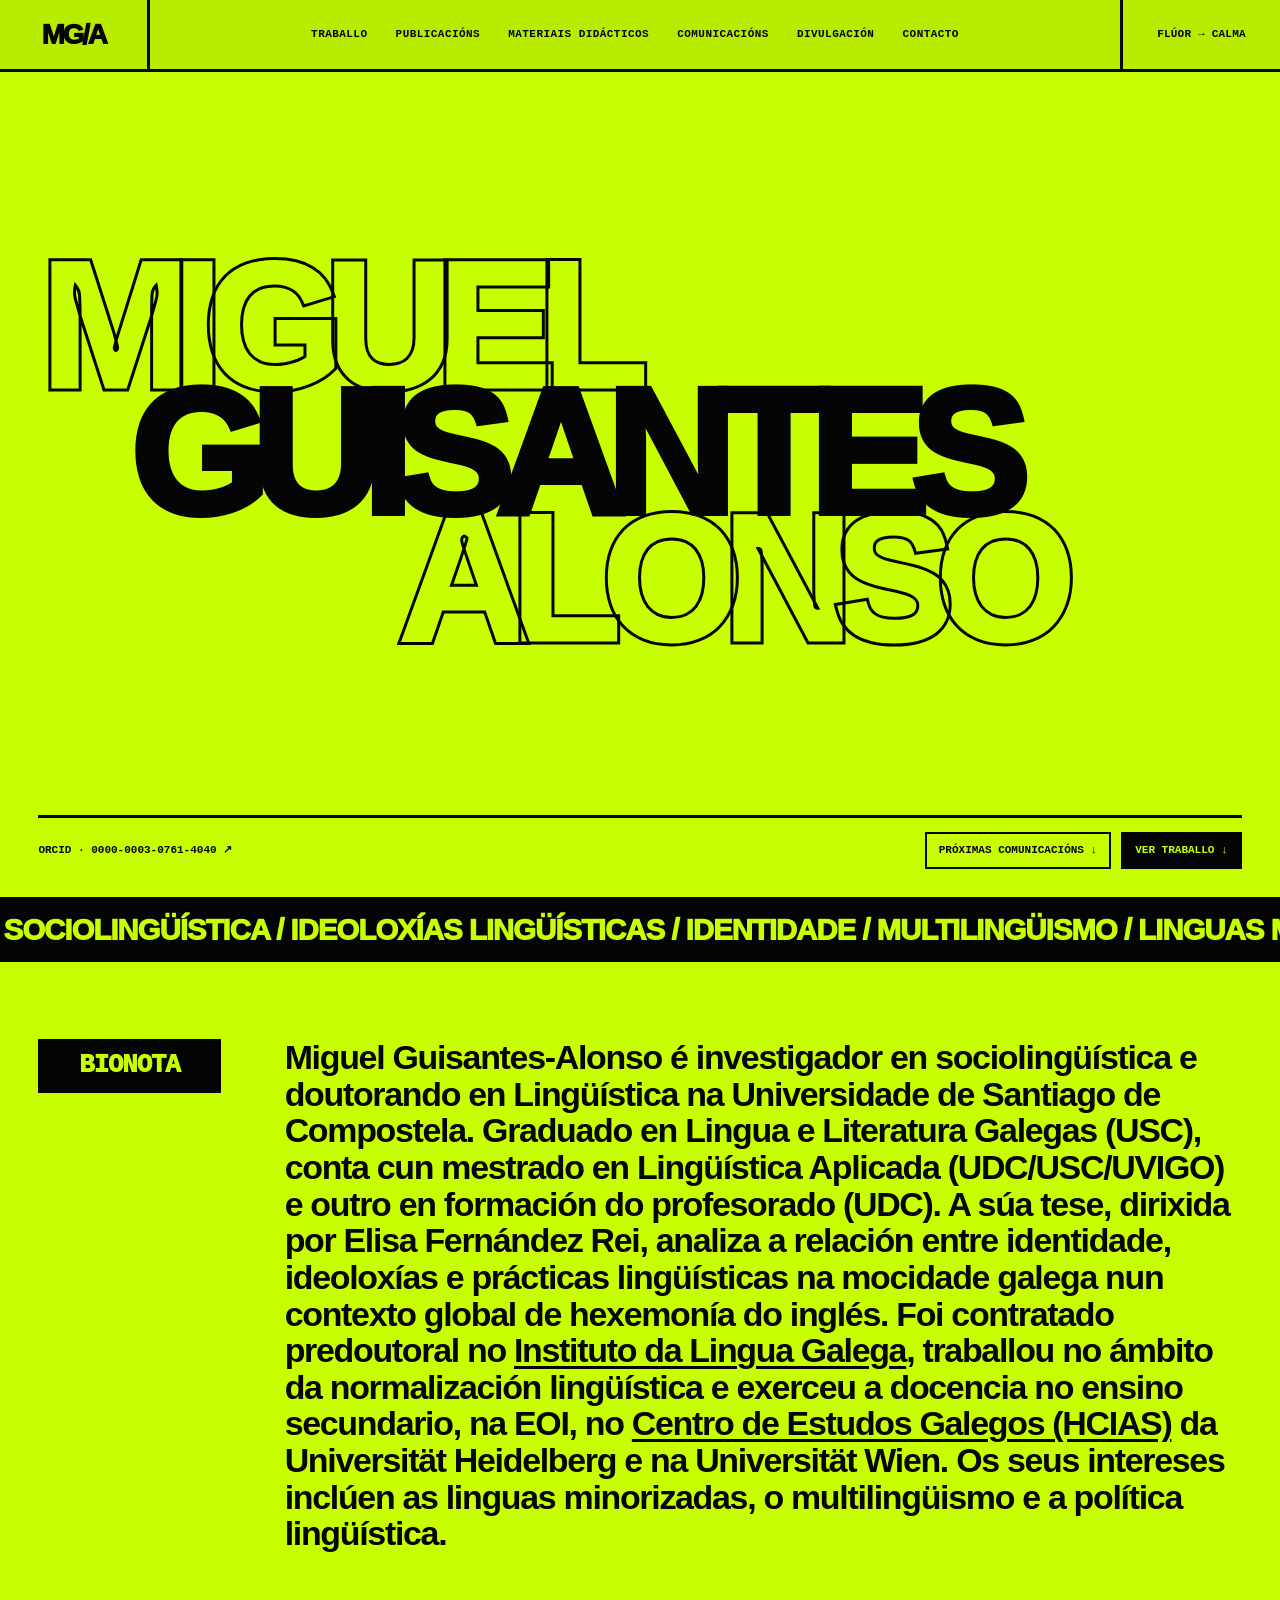
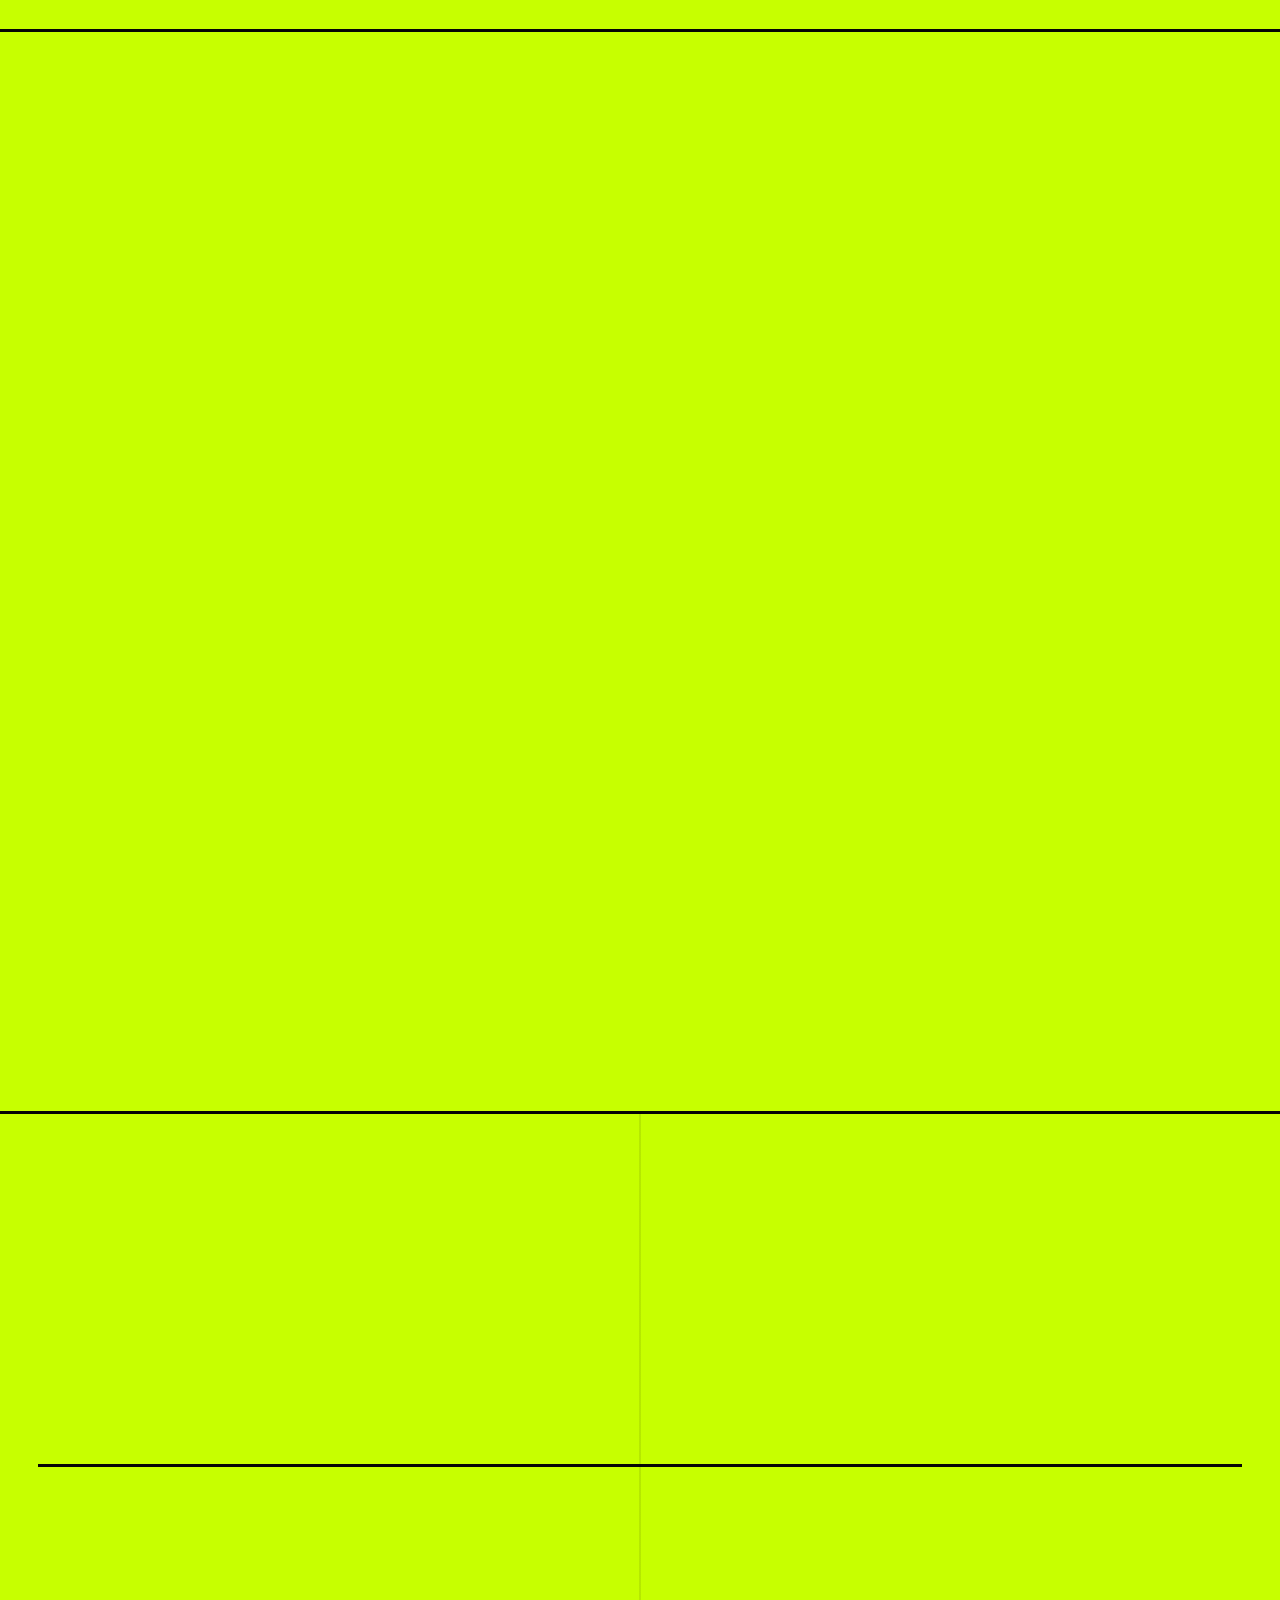
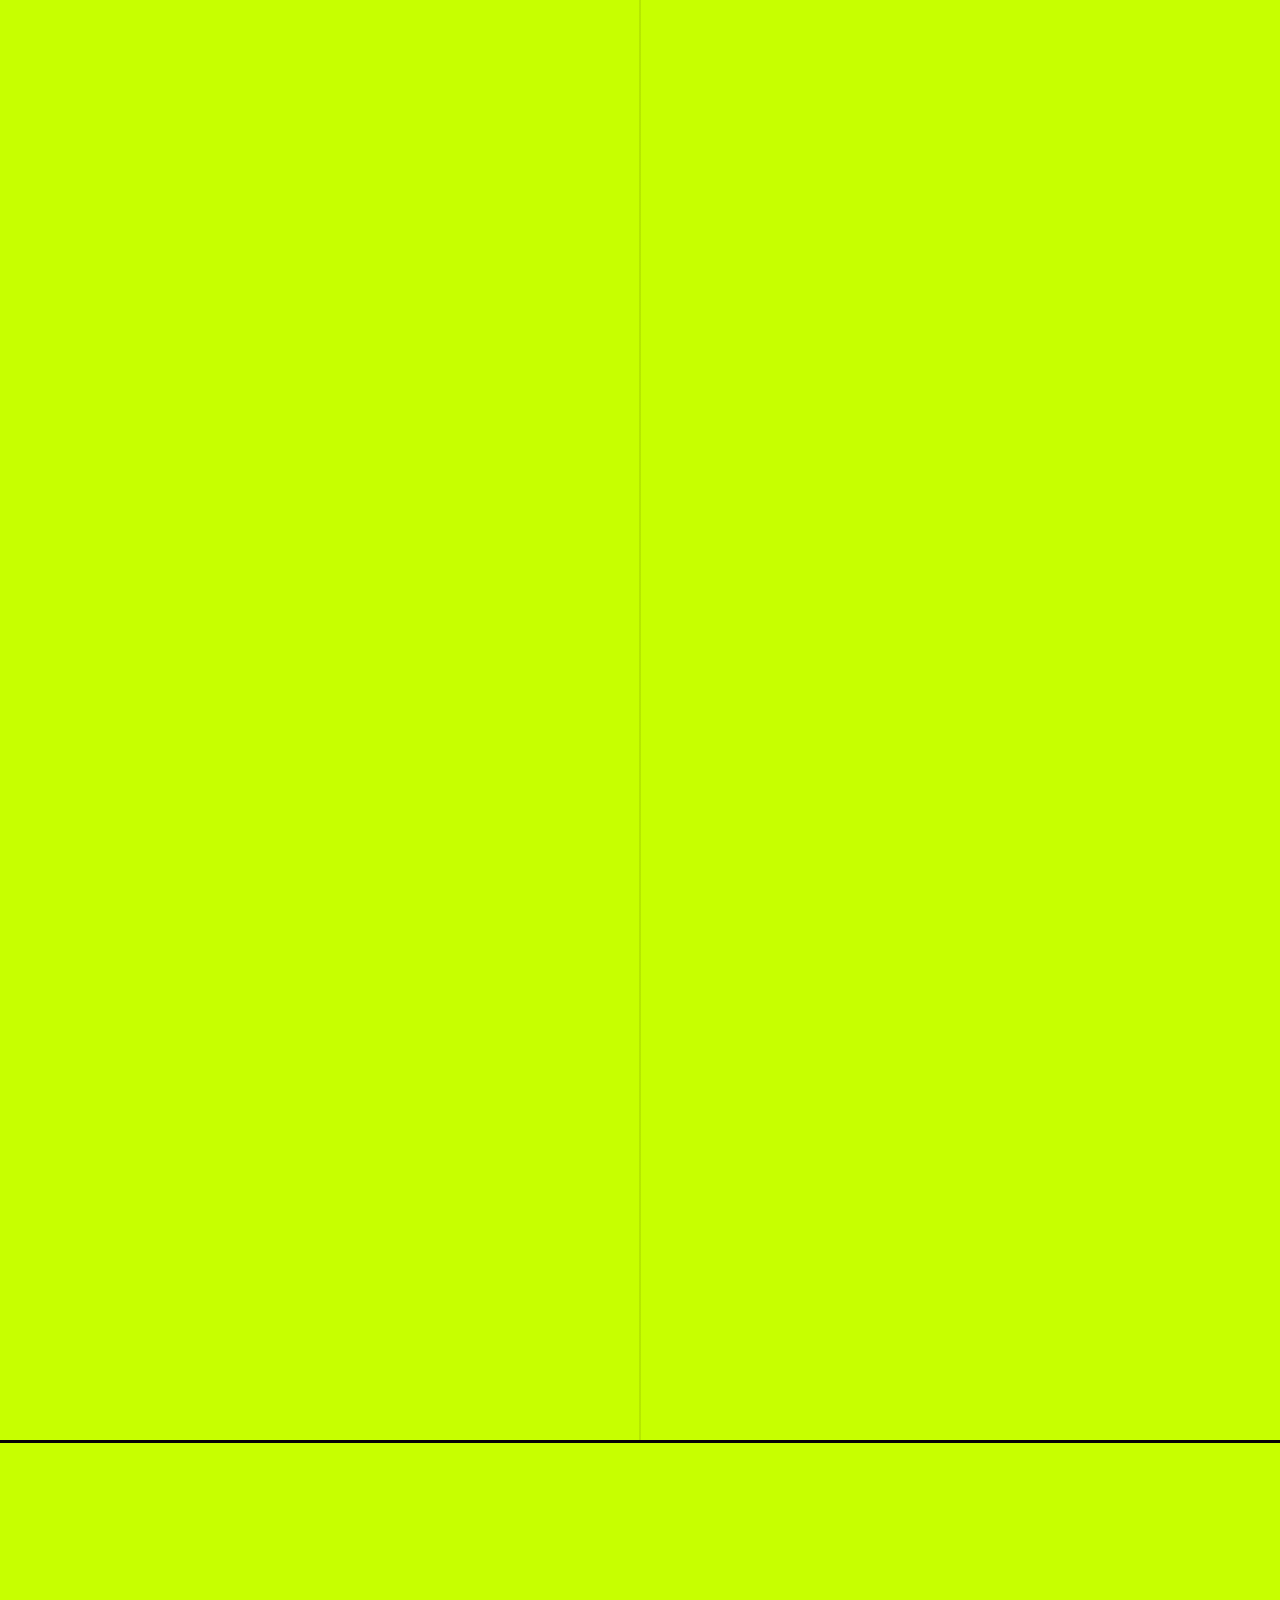
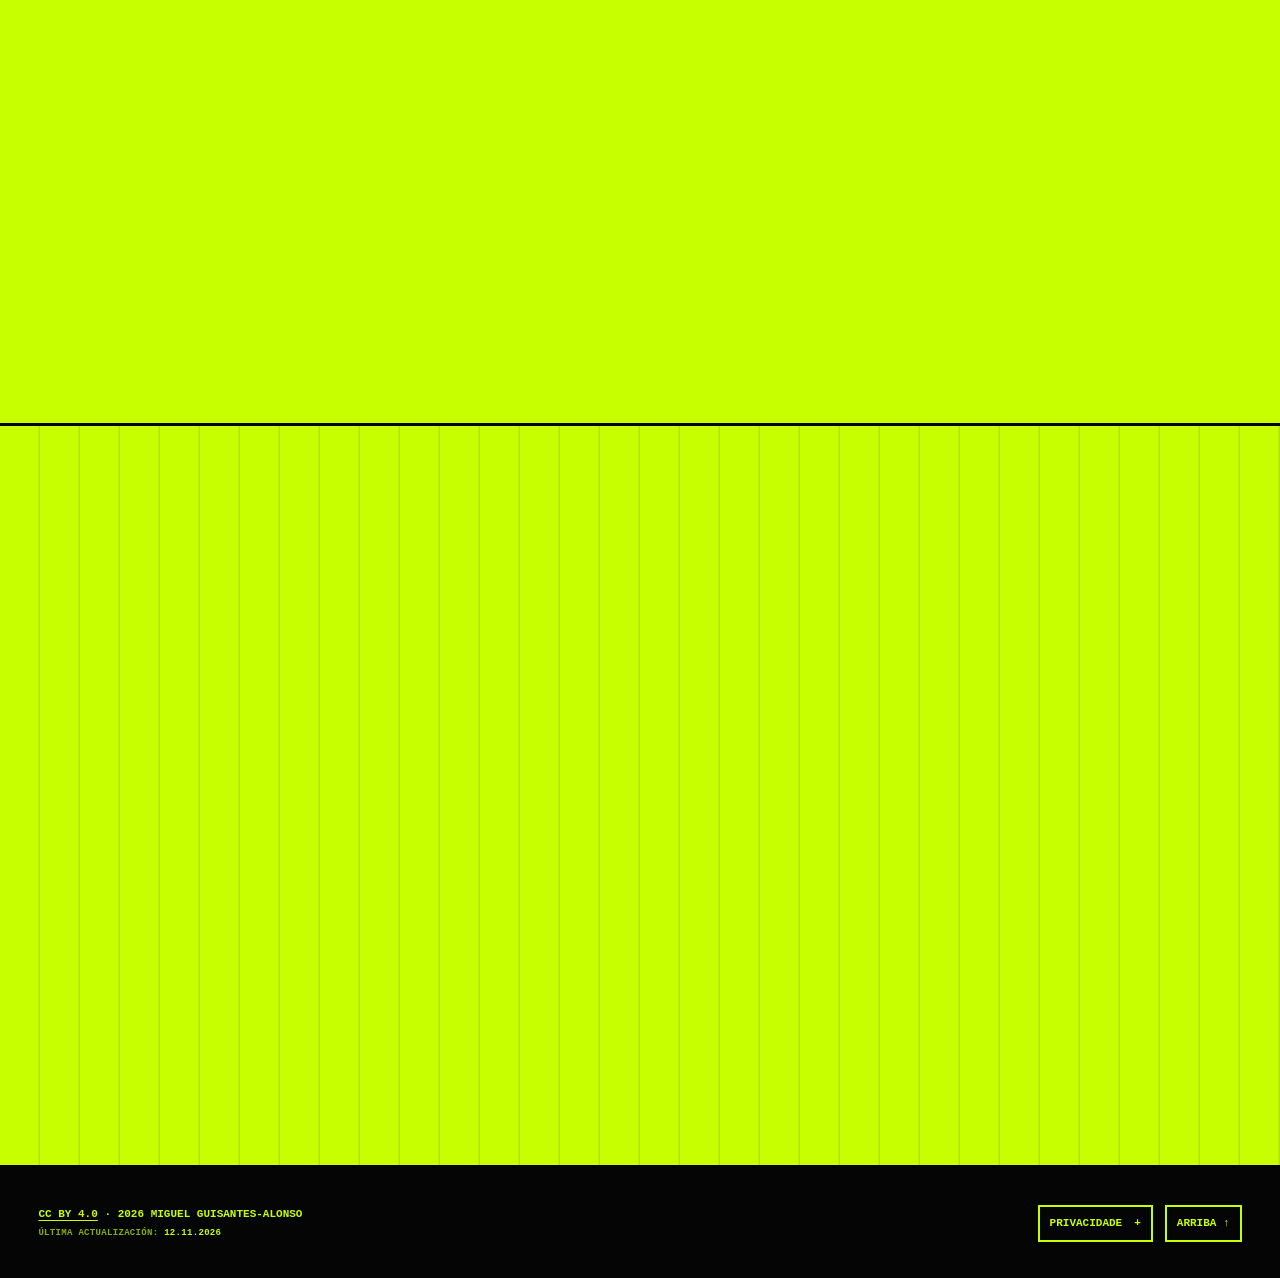
==== index.html @ 1fc68990 "Actualiza a data xeral da páxina [skip page-date]" ====
<!doctype html>
<html lang="gl" data-mode="fluor">
  <head>
    <meta charset="utf-8">
    <meta name="viewport" content="width=device-width, initial-scale=1">
    <meta http-equiv="Content-Security-Policy" content="default-src 'self'; base-uri 'self'; object-src 'none'; frame-src 'none'; form-action 'none'; script-src 'self' 'sha256-srFRJ1DdnuDXlVfNVmchVun/msZcD0o2dlRFUwoH91I=' https://static.cloudflareinsights.com https://embed.altmetric.com; style-src 'self' https://embed.altmetric.com; img-src 'self' data: https://badges.altmetric.com https://cdn.altmetric.com; connect-src 'self' https://contacto-aleatorio.miguel-guisantes.workers.dev https://api.openalex.org https://api.altmetric.com https://cloudflareinsights.com https://o6546.ingest.us.sentry.io; font-src 'self'; manifest-src 'self'; media-src 'none'; worker-src 'none'; upgrade-insecure-requests">
    <title>Miguel Guisantes-Alonso | Investigador</title>
    <meta name="description" content="Miguel Guisantes-Alonso, investigador en sociolingüística. Traballa sobre ideoloxías lingüísticas, lingua e identidade, multilingüismo e linguas minorizadas.">
    <meta name="author" content="Miguel Guisantes-Alonso">
    <meta name="theme-color" content="#c7ff00">
    <link rel="icon" href="/favicon-96.png" type="image/png" sizes="96x96">
    <link rel="canonical" href="https://llororo.github.io/">
    <link rel="me" href="https://orcid.org/0000-0003-0761-4040">
    <link rel="me" href="https://ilg.usc.gal/gl/persoal/miguel-guisantes-alonso">
    <link rel="me" href="https://www.linkedin.com/in/guisantes/">
    <link rel="me" href="https://usc-es.academia.edu/Guisantes">
    <meta property="og:type" content="profile">
    <meta property="og:locale" content="gl_ES">
    <meta property="og:site_name" content="Miguel Guisantes-Alonso">
    <meta property="og:title" content="Miguel Guisantes-Alonso | Investigador">
    <meta property="og:description" content="Investigador en sociolingüística. Ideoloxías lingüísticas, lingua e identidade, multilingüismo e linguas minorizadas.">
    <meta property="og:url" content="https://llororo.github.io/">
    <meta property="og:image" content="https://llororo.github.io/og.png">
    <meta property="og:image:width" content="1731">
    <meta property="og:image:height" content="909">
    <meta property="og:image:alt" content="Miguel Guisantes-Alonso. Sociolingüística, lingua e identidade.">
    <meta property="profile:first_name" content="Miguel">
    <meta property="profile:last_name" content="Guisantes-Alonso">
    <meta name="twitter:card" content="summary_large_image">
    <meta name="twitter:title" content="Miguel Guisantes-Alonso | Investigador">
    <meta name="twitter:description" content="Investigador en sociolingüística. Ideoloxías lingüísticas, lingua e identidade, multilingüismo e linguas minorizadas.">
    <meta name="twitter:image" content="https://llororo.github.io/og.png">
    <meta name="twitter:image:alt" content="Miguel Guisantes-Alonso. Sociolingüística, lingua e identidade.">
    <link rel="manifest" href="manifest.webmanifest">
    <link rel="stylesheet" href="styles.css?v=20261107-calm-motion1">
    <link rel="stylesheet" href="print.css?v=20261031-media-collapse1" media="print">
    <script>
      document.documentElement.classList.add('js');
      try {
        document.documentElement.dataset.mode = localStorage.getItem('site-mode') || 'fluor';
      } catch (error) {
        document.documentElement.dataset.mode = 'fluor';
      }
    </script>
    <script type="application/ld+json">
      {
        "@context": "https://schema.org",
        "@type": "ProfilePage",
        "@id": "https://llororo.github.io/#perfil",
        "url": "https://llororo.github.io/",
        "name": "Miguel Guisantes-Alonso | Investigador",
        "description": "Perfil investigador de Miguel Guisantes-Alonso, especializado en sociolingüística, ideoloxías lingüísticas, lingua e identidade, multilingüismo e linguas minorizadas.",
        "inLanguage": "gl",
        "dateModified": "2026-11-12T17:45:09+01:00",
        "mainEntity": {
          "@type": "Person",
          "@id": "https://llororo.github.io/#miguel-guisantes-alonso",
          "name": "Miguel Guisantes-Alonso",
          "alternateName": "Miguel Guisantes Alonso",
          "url": "https://llororo.github.io/",
          "jobTitle": "Doutorando en Lingüística",
          "description": "Investigador en sociolingüística. Traballa sobre ideoloxías lingüísticas, lingua e identidade, multilingüismo, linguas minorizadas e política lingüística.",
          "identifier": {
            "@type": "PropertyValue",
            "propertyID": "ORCID",
            "value": "0000-0003-0761-4040"
          },
          "knowsAbout": [
            "Sociolingüística",
            "Ideoloxías lingüísticas",
            "Lingua e identidade",
            "Multilingüismo",
            "Linguas minorizadas",
            "Política lingüística"
          ],
          "sameAs": [
            "https://orcid.org/0000-0003-0761-4040",
            "https://ilg.usc.gal/gl/persoal/miguel-guisantes-alonso",
            "https://www.linkedin.com/in/guisantes/",
            "https://usc-es.academia.edu/Guisantes",
            "https://www.researchgate.net/profile/Miguel-Guisantes-Alonso-2",
            "https://www.instagram.com/llororo/",
            "https://blog.openstreetmap.org/author/guisantes/?lang=gl"
          ]
        },
        "hasPart": [
          {
            "@type": "ScholarlyArticle",
            "@id": "https://llororo.github.io/#preprint-oralia-ideoloxia-monoglosica",
            "url": "https://llororo.github.io/#preprint-oralia-ideoloxia-monoglosica",
            "sameAs": "https://www.researchgate.net/publication/414758860_Reproduciendo_y_cuestionando_la_ideologia_monoglosica_en_Galicia_discursos_de_la_juventud_ante_la_hegemonia_del_ingles",
            "name": "Reproduciendo y cuestionando la ideología monoglósica en Galicia: discursos de la juventud ante la hegemonía del inglés",
            "inLanguage": "es",
            "creativeWorkStatus": "Preprint aceptado, publicación prevista para decembro de 2027",
            "author": [
              { "@id": "https://llororo.github.io/#miguel-guisantes-alonso" },
              { "@type": "Person", "name": "Estela Fidalgo-Garra" }
            ],
            "isPartOf": {
              "@type": "Periodical",
              "name": "Oralia. Análisis del Discurso Oral",
              "volumeNumber": "30",
              "issueNumber": "2"
            }
          },
          {
            "@type": "Article",
            "@id": "https://llororo.github.io/#semblanza-anl-2024",
            "url": "https://llororo.github.io/#semblanza-anl-2024",
            "name": "XXXVIII Congreso Internacional da Asociación de Novas Lingüistas (ANL), Santiago de Compostela, do 16 ao 18 de outubro de 2024",
            "inLanguage": "gl",
            "datePublished": "2026",
            "pagination": "115-118",
            "author": [
              { "@type": "Person", "name": "Iván Arias-Arias" },
              { "@type": "Person", "name": "Estela Fidalgo-Garra" },
              { "@id": "https://llororo.github.io/#miguel-guisantes-alonso" }
            ],
            "isPartOf": {
              "@type": "Book",
              "name": "Perspectivas emerxentes nos estudos da lingüística",
              "url": "https://doi.org/10.15304/9788410142848",
              "publisher": {
                "@type": "Organization",
                "name": "Universidade de Santiago de Compostela"
              },
              "editor": [
                { "@type": "Person", "name": "Jorge Fernández Avilés" },
                { "@type": "Person", "name": "Candela Sierra Rodríguez" }
              ]
            }
          },
          {
            "@type": "ScholarlyArticle",
            "@id": "https://llororo.github.io/#artigo-dominacion-linguistica",
            "url": "https://llororo.github.io/#artigo-dominacion-linguistica",
            "sameAs": "https://doi.org/10.15304/elg.17.10426",
            "name": "Reflexións da mocidade galega universitaria ante a dominación lingüística",
            "inLanguage": "gl",
            "datePublished": "2025",
            "author": [
              { "@type": "Person", "name": "Estela Fidalgo-Garra" },
              { "@id": "https://llororo.github.io/#miguel-guisantes-alonso" }
            ],
            "identifier": {
              "@type": "PropertyValue",
              "propertyID": "DOI",
              "value": "10.15304/elg.17.10426"
            },
            "isPartOf": {
              "@type": "Periodical",
              "name": "Estudos de Lingüística Galega",
              "volumeNumber": "17"
            }
          },
          {
            "@type": "Book",
            "@id": "https://llororo.github.io/#edicion-identidades-ideoloxias",
            "url": "https://llororo.github.io/#edicion-identidades-ideoloxias",
            "sameAs": "https://doi.org/10.17075/iipdl.2025",
            "name": "Identidades e ideoloxías perante a diversidade lingüística",
            "inLanguage": "gl",
            "datePublished": "2025",
            "editor": [
              { "@type": "Person", "name": "Elisa Fernández Rei" },
              { "@type": "Person", "name": "Estela Fidalgo-Garra" },
              { "@id": "https://llororo.github.io/#miguel-guisantes-alonso" }
            ],
            "publisher": {
              "@type": "Organization",
              "name": "Consello da Cultura Galega"
            },
            "identifier": {
              "@type": "PropertyValue",
              "propertyID": "DOI",
              "value": "10.17075/iipdl.2025"
            }
          },
          {
            "@type": "LearningResource",
            "@id": "https://llororo.github.io/#material-introducion-sociolinguistica",
            "url": "https://llororo.github.io/#material-introducion-sociolinguistica",
            "sameAs": "https://doi.org/10.15304/9788419679420",
            "name": "Introdución á sociolingüística da lingua galega",
            "inLanguage": "gl",
            "datePublished": "2023",
            "learningResourceType": "Unidade didáctica",
            "author": { "@id": "https://llororo.github.io/#miguel-guisantes-alonso" },
            "publisher": {
              "@type": "Organization",
              "name": "Universidade de Santiago de Compostela"
            },
            "identifier": {
              "@type": "PropertyValue",
              "propertyID": "DOI",
              "value": "10.15304/9788419679420"
            }
          }
        ]
      }
    </script>
    <!-- Cloudflare Web Analytics -->
    <script type="module" src="https://static.cloudflareinsights.com/beacon.min.js" data-cf-beacon='{"token":"53008120a2c441dcbde2a0dc40a70abf"}'></script>
    <!-- End Cloudflare Web Analytics -->
  </head>
  <body>
    <a class="skip-link" href="#contido">Saltar ao contido</a>

    <header class="site-header">
      <a class="brand" href="#inicio" aria-label="Ir ao inicio">MG/A</a>

      <nav class="site-nav" aria-label="Navegación principal">
        <a href="#traballo">Traballo</a>
        <a href="#publicacions">Publicacións</a>
        <a href="#didacticos">Materiais didácticos</a>
        <a href="#comunicacions">Comunicacións</a>
        <a href="#divulgacion">Divulgación</a>
        <a href="#contacto">Contacto</a>
      </nav>

      <button class="mode-toggle" type="button" aria-pressed="false" aria-label="Activar o modo calma" data-mode-toggle>
        <span data-mode-label>FLÚOR → CALMA</span>
      </button>
    </header>

    <main id="contido">
      <section class="hero" id="inicio" aria-labelledby="hero-title">
        <h1 id="hero-title" aria-label="Miguel Guisantes-Alonso">
          <span class="hero-name" aria-hidden="true"><span>MI</span><span class="hero-name-tail">GUEL</span></span>
          <span class="hero-name" aria-hidden="true"><span>GUISAN</span><span class="hero-name-tail">TES</span></span>
          <span class="hero-name" aria-hidden="true"><span>ALON</span><span class="hero-name-tail">SO</span></span>
        </h1>

        <div class="hero-footer">
          <a class="hero-orcid" href="https://orcid.org/0000-0003-0761-4040" target="_blank" rel="me noreferrer" aria-label="Abrir o perfil ORCID de Miguel Guisantes-Alonso">
            <span class="hero-orcid-full">ORCID · 0000-0003-0761-4040 ↗</span>
            <span class="hero-orcid-short">ORCID ↗</span>
          </a>
          <div class="hero-actions">
            <a class="hero-upcoming-link" href="#proximas-comunicacions" data-upcoming-link>
              <span class="hero-upcoming-full">PRÓXIMAS COMUNICACIÓNS ↓</span>
              <span class="hero-upcoming-short">PRÓXIMAS ↓</span>
            </a>
            <a class="hero-work-link" href="#traballo">VER TRABALLO ↓</a>
          </div>
        </div>
      </section>

      <div class="ticker" aria-hidden="true">
        <div class="ticker-track">
          <span>SOCIOLINGÜÍSTICA / IDEOLOXÍAS LINGÜÍSTICAS / IDENTIDADE / MULTILINGÜISMO / LINGUAS MINORIZADAS / POLÍTICA LINGÜÍSTICA /</span>
          <span>SOCIOLINGÜÍSTICA / IDEOLOXÍAS LINGÜÍSTICAS / IDENTIDADE / MULTILINGÜISMO / LINGUAS MINORIZADAS / POLÍTICA LINGÜÍSTICA /</span>
        </div>
      </div>

      <section class="bio-note" id="bionota" aria-labelledby="bio-title">
        <h2 id="bio-title">BIONOTA</h2>
        <p>Miguel Guisantes-Alonso é investigador en sociolingüística e doutorando en Lingüística na Universidade de Santiago de Compostela. Graduado en Lingua e Literatura Galegas (USC), conta cun mestrado en Lingüística Aplicada (UDC/USC/UVIGO) e outro en formación do profesorado (UDC). A súa tese, dirixida por Elisa Fernández Rei, analiza a relación entre identidade, ideoloxías e prácticas lingüísticas na mocidade galega nun contexto global de hexemonía do inglés. Foi contratado predoutoral no <a href="https://ilg.usc.gal/gl" target="_blank" rel="noreferrer">Instituto da Lingua Galega</a>, traballou no ámbito da normalización lingüística e exerceu a docencia no ensino secundario, na EOI, no <a href="https://www.hcias.uni-heidelberg.de/en" target="_blank" rel="noreferrer">Centro de Estudos Galegos (HCIAS)</a> da Universität Heidelberg e na Universität Wien. Os seus intereses inclúen as linguas minorizadas, o multilingüismo e a política lingüística.</p>
      </section>

      <section class="section work" id="traballo" aria-labelledby="work-title">
        <header class="section-heading reveal">
          <h2 id="work-title" aria-label="Traballo actual">TRABALLO<br> ACTUAL</h2>
        </header>

        <div class="work-grid">
          <article class="thesis-card reveal" id="tese-identidade-cambio-linguistico" data-cv-item>
            <p class="status"><span aria-hidden="true"></span> TESE EN CURSO</p>
            <h3><cite>Identidade e cambio lingüístico na mocidade</cite> <a class="item-anchor" href="#tese-identidade-cambio-linguistico" aria-label="Ligazón directa á tese">#</a></h3>
            <dl>
              <div>
                <dt>Programa</dt>
                <dd>Doutoramento en Lingüística, Universidade de Santiago de Compostela</dd>
              </div>
              <div>
                <dt>Dirección</dt>
                <dd>Elisa Fernández Rei</dd>
              </div>
            </dl>
          </article>

          <article class="project-card reveal" id="proxecto-ideolingal" data-cv-item>
            <p class="card-label">PROXECTO / 2025–2028</p>
            <h3>IDEOLINGAL <a class="item-anchor" href="#proxecto-ideolingal" aria-label="Ligazón directa ó proxecto IDEOLINGAL">#</a></h3>
            <p class="project-code">PID2024-162675NB-I00</p>
            <p class="project-role">Membro do equipo de traballo</p>
            <a href="https://ilg.usc.gal/gl/proxectos/ideolingal" target="_blank" rel="noreferrer">VER PROXECTO ↗</a>
          </article>
        </div>

      </section>

      <section class="section publications" id="publicacions" aria-labelledby="publications-title">
        <header class="section-heading reveal">
          <h2 id="publications-title" aria-label="Publicacións">PUBLI<br>CACIÓNS</h2>
        </header>

        <ol class="entry-list">
          <li class="entry reveal" id="preprint-oralia-ideoloxia-monoglosica" data-cv-item>
            <div class="entry-meta"><time datetime="2027">2027</time><span>PREPRINT</span></div>
            <div class="entry-body">
              <p class="preprint-label">PREPRINT · VERSIÓN ANTERIOR Á PUBLICACIÓN DEFINITIVA</p>
              <h3 lang="es"><cite>Reproduciendo y cuestionando la ideología monoglósica en Galicia: discursos de la juventud ante la hegemonía del inglés</cite> <a class="item-anchor" href="#preprint-oralia-ideoloxia-monoglosica" aria-label="Ligazón directa ó preprint de Oralia">#</a></h3>
              <p>Miguel Guisantes-Alonso e Estela Fidalgo-Garra</p>
              <p><cite>Oralia. Análisis del Discurso Oral</cite>, 30(2), no prelo. Preprint facilitado pola revista tras a aceptación o 07.04.2026. Publicación prevista para decembro de 2027.</p>
            </div>
            <div class="entry-actions">
              <a class="entry-link" href="https://www.researchgate.net/publication/414758860_Reproduciendo_y_cuestionando_la_ideologia_monoglosica_en_Galicia_discursos_de_la_juventud_ante_la_hegemonia_del_ingles" target="_blank" rel="noreferrer" aria-label="Abrir en ResearchGate o preprint Reproduciendo y cuestionando la ideología monoglósica en Galicia">PREPRINT ↗</a>
            </div>
          </li>

          <li class="entry reveal" id="semblanza-anl-2024" data-cv-item>
            <div class="entry-meta"><time datetime="2026">2026</time><span>SEMBLANZA</span></div>
            <div class="entry-body">
              <h3><cite>XXXVIII Congreso Internacional da Asociación de Novas Lingüistas (ANL), Santiago de Compostela, do 16 ao 18 de outubro de 2024</cite> <a class="item-anchor" href="#semblanza-anl-2024" aria-label="Ligazón directa á semblanza da ANL">#</a></h3>
              <p>Iván Arias-Arias, Estela Fidalgo-Garra e Miguel Guisantes-Alonso</p>
              <p>En <cite>Perspectivas emerxentes nos estudos da lingüística</cite>, Jorge Fernández Avilés e Candela Sierra Rodríguez (eds.), Universidade de Santiago de Compostela, pp. 115–118</p>
            </div>
            <div class="entry-actions">
              <a class="entry-link" href="https://doi.org/10.15304/9788410142848" target="_blank" rel="noreferrer" aria-label="Abrir a semblanza do XXXVIII Congreso Internacional da Asociación de Novas Lingüistas">DOI ↗</a>
              <a class="entry-altmetric" href="#" target="_blank" rel="noreferrer" data-altmetric-output="semblanza-anl" hidden>
                ALTMETRIC <span data-altmetric-score></span> ↗
              </a>
              <div class="sr-only altmetric-source" aria-hidden="true" data-altmetric-source="semblanza-anl">
                <div class="altmetric-embed" data-badge-type="bar" data-doi="10.15304/9788410142848" data-link-target="_blank"></div>
              </div>
            </div>
          </li>

          <li class="entry reveal" id="artigo-dominacion-linguistica" data-cv-item>
            <div class="entry-meta"><time datetime="2025">2025</time><span>ARTIGO</span></div>
            <div class="entry-body">
              <h3><cite>Reflexións da mocidade galega universitaria ante a dominación lingüística</cite> <a class="item-anchor" href="#artigo-dominacion-linguistica" aria-label="Ligazón directa ó artigo sobre dominación lingüística">#</a></h3>
              <p>Estela Fidalgo-Garra e Miguel Guisantes-Alonso</p>
              <p><cite>Estudos de Lingüística Galega</cite>, 17</p>
            </div>
            <div class="entry-actions">
              <a class="entry-link" href="https://doi.org/10.15304/elg.17.10426" target="_blank" rel="noreferrer" aria-label="Abrir o artigo Reflexións da mocidade galega universitaria ante a dominación lingüística">DOI ↗</a>
              <a class="entry-citations" href="https://openalex.org/W4413490097" target="_blank" rel="noreferrer" data-citation-doi="10.15304/elg.17.10426" aria-label="Ver en OpenAlex as citas rexistradas para este DOI">
                <span data-citation-count>1 CITA</span><small>OPENALEX ↗</small>
              </a>
              <a class="entry-altmetric" href="https://www.altmetric.com/details/181405347" target="_blank" rel="noreferrer" data-altmetric-output="artigo-dominacion" aria-label="Abrir en Altmetric os datos de atención en liña deste artigo. Puntuación Altmetric: 2">
                ALTMETRIC <span data-altmetric-score>2</span> ↗
              </a>
              <div class="sr-only altmetric-source" aria-hidden="true" data-altmetric-source="artigo-dominacion">
                <div class="altmetric-embed" data-badge-type="bar" data-doi="10.15304/elg.17.10426" data-link-target="_blank"></div>
              </div>
            </div>
          </li>

          <li class="entry reveal" id="edicion-identidades-ideoloxias" data-cv-item>
            <div class="entry-meta"><time datetime="2025">2025</time><span>EDICIÓN</span></div>
            <div class="entry-body">
              <h3><cite>Identidades e ideoloxías perante a diversidade lingüística</cite> <a class="item-anchor" href="#edicion-identidades-ideoloxias" aria-label="Ligazón directa á edición Identidades e ideoloxías perante a diversidade lingüística">#</a></h3>
              <p>Edición de Elisa Fernández Rei, Estela Fidalgo-Garra e Miguel Guisantes-Alonso</p>
              <p>Consello da Cultura Galega</p>
            </div>
            <div class="entry-actions">
              <a class="entry-link" href="https://doi.org/10.17075/iipdl.2025" target="_blank" rel="noreferrer" aria-label="Abrir o libro Identidades e ideoloxías perante a diversidade lingüística">DOI ↗</a>
              <a class="entry-altmetric" href="#" target="_blank" rel="noreferrer" data-altmetric-output="edicion-identidades" hidden>
                ALTMETRIC <span data-altmetric-score></span> ↗
              </a>
              <div class="sr-only altmetric-source" aria-hidden="true" data-altmetric-source="edicion-identidades">
                <div class="altmetric-embed" data-badge-type="bar" data-doi="10.17075/iipdl.2025" data-link-target="_blank"></div>
              </div>
            </div>
          </li>
        </ol>
      </section>

      <section class="section didactics" id="didacticos" aria-labelledby="didactics-title">
        <header class="section-heading reveal">
          <h2 id="didactics-title" aria-label="Materiais didácticos">MATERIAIS<br> DIDÁCTI<span class="didactics-break" aria-hidden="true"><br></span>COS</h2>
        </header>

        <ol class="entry-list">
          <li class="entry reveal" id="material-introducion-sociolinguistica" data-cv-item>
            <div class="entry-meta"><time datetime="2023">2023</time><span>UNIDADE DIDÁCTICA</span></div>
            <div class="entry-body">
              <h3><cite>Introdución á sociolingüística da lingua galega</cite> <a class="item-anchor" href="#material-introducion-sociolinguistica" aria-label="Ligazón directa ó material Introdución á sociolingüística da lingua galega">#</a></h3>
              <p>Miguel Guisantes-Alonso</p>
              <p>Universidade de Santiago de Compostela</p>
            </div>
            <div class="entry-actions">
              <a class="entry-link" href="https://doi.org/10.15304/9788419679420" target="_blank" rel="noreferrer" aria-label="Abrir Introdución á sociolingüística da lingua galega">DOI ↗</a>
              <a class="entry-altmetric" href="#" target="_blank" rel="noreferrer" data-altmetric-output="material-sociolinguistica" hidden>
                ALTMETRIC <span data-altmetric-score></span> ↗
              </a>
              <div class="sr-only altmetric-source" aria-hidden="true" data-altmetric-source="material-sociolinguistica">
                <div class="altmetric-embed" data-badge-type="bar" data-doi="10.15304/9788419679420" data-link-target="_blank"></div>
              </div>
            </div>
          </li>
        </ol>
      </section>

      <section class="section communications" id="comunicacions" aria-labelledby="communications-title">
        <header class="section-heading reveal">
          <h2 id="communications-title" aria-label="Comunicacións recentes">COMUNI<br>CACIÓNS <br> RECENTES</h2>
          <p class="section-code"><span>SELECCIÓN</span><br><span>2024–2026</span></p>
        </header>

        <div class="upcoming-communications reveal" id="proximas-comunicacions" role="region" aria-labelledby="upcoming-communications-title" data-upcoming-section>
          <h3 id="upcoming-communications-title">PRÓXIMAS COMUNICACIÓNS</h3>

          <article class="upcoming-item" id="comunicacion-ciil-2026" data-cv-item data-event-date="2026-11-20" data-event-code="CIIL 2026">
            <div class="upcoming-date">
              <time datetime="2026-11-20">20.11.2026</time>
            </div>
            <div class="upcoming-body">
              <p class="upcoming-event">CIIL 2026 · EDIFICIO REDEIRAS · UNIVERSIDADE DE VIGO</p>
              <h4><cite><span lang="en">No English, No Science?</span> Usos lingüísticos nas contas de Instagram da Rede CIGUS</cite> <a class="item-anchor" href="#comunicacion-ciil-2026" aria-label="Ligazón directa á comunicación do CIIL 2026">#</a></h4>
              <p>Estela Fidalgo-Garra e Miguel Guisantes-Alonso</p>
            </div>
          </article>

          <article class="upcoming-item" id="comunicacion-silg-2026" data-cv-item data-event-date="2026-11-26" data-event-code="SILG 2026">
            <div class="upcoming-date">
              <time datetime="2026-11-26">26.11.2026</time>
            </div>
            <div class="upcoming-body">
              <p class="upcoming-event">SILG 2026 · FACULTADE DE FILOLOXÍA · UNIVERSIDADE DE SANTIAGO DE COMPOSTELA</p>
              <h4><cite>Celta vs. Dépor: a construción ideolóxica da autenticidade nas redes sociais</cite> <a class="item-anchor" href="#comunicacion-silg-2026" aria-label="Ligazón directa á comunicación do SILG 2026">#</a></h4>
              <p>Estela Fidalgo-Garra e Miguel Guisantes-Alonso</p>
            </div>
          </article>
        </div>

        <ol class="entry-list compact" data-archive-target>
          <li class="entry reveal" id="comunicacion-viii-cids-2026" data-cv-item>
            <div class="entry-meta"><time datetime="2026">2026</time><span>VIII CIDS</span></div>
            <div class="entry-body">
              <h3><cite>O galego como valor de marca: mercantilización e ideoloxías lingüísticas nas redes sociais do Celta</cite> <a class="item-anchor" href="#comunicacion-viii-cids-2026" aria-label="Ligazón directa á comunicación do VIII CIDS">#</a></h3>
              <p>Estela Fidalgo-Garra e Miguel Guisantes-Alonso</p>
            </div>
          </li>

          <li class="entry reveal" id="comunicacion-liv-sel-2026" data-cv-item>
            <div class="entry-meta"><time datetime="2026">2026</time><span>LIV SEL</span></div>
            <div class="entry-body">
              <h3><cite>Entre a lingua propia e a global: tensións ideolóxicas nos discursos da mocidade galega actual</cite> <a class="item-anchor" href="#comunicacion-liv-sel-2026" aria-label="Ligazón directa á comunicación do LIV SEL">#</a></h3>
              <p>Estela Fidalgo-Garra e Miguel Guisantes-Alonso</p>
            </div>
          </li>

          <li class="entry reveal" id="comunicacion-liii-sel-2025" data-cv-item>
            <div class="entry-meta"><time datetime="2025">2025</time><span>LIII SEL</span></div>
            <div class="entry-body">
              <h3><cite>O inglés na mocidade galega: a lexitimación da ideoloxía monoglósica</cite> <a class="item-anchor" href="#comunicacion-liii-sel-2025" aria-label="Ligazón directa á comunicación do LIII SEL">#</a></h3>
              <p>Estela Fidalgo-Garra e Miguel Guisantes-Alonso</p>
            </div>
          </li>

          <li class="entry reveal" id="comunicacion-ajl-2024" data-cv-item>
            <div class="entry-meta"><time datetime="2024">2024</time><span>AJL</span></div>
            <div class="entry-body">
              <h3><cite>“Aprendíchelo, tes esa base e tal pero tampouco vas perder o teu galego”: ideoloxías da mocidade sobre a lingua estándar</cite> <a class="item-anchor" href="#comunicacion-ajl-2024" aria-label="Ligazón directa á comunicación da AJL">#</a></h3>
              <p>Miguel Guisantes-Alonso</p>
            </div>
          </li>
        </ol>
      </section>

      <section class="section outreach" id="divulgacion" aria-labelledby="outreach-title">
        <header class="section-heading reveal">
          <h2 id="outreach-title" aria-label="Divulgación">DIVUL<br>GACIÓN</h2>
        </header>

        <div class="outreach-grid">
          <article class="outreach-card reveal" id="divulgacion-ceg-debate-2026" data-cv-item>
            <div class="outreach-date"><time datetime="2026-07-17">17.07.2026</time><span>Consello da Cultura Galega</span></div>
            <h3><cite>Os Centros de Estudos Galegos a debate</cite> <a class="item-anchor" href="#divulgacion-ceg-debate-2026" aria-label="Ligazón directa á actividade Os Centros de Estudos Galegos a debate">#</a></h3>
            <p>Coorganización da xornada e participación na mesa <cite>Os CEG. Entre a difusión cultural, a docencia e a investigación: modelos posibles a debate</cite>.</p>
            <a href="https://consellodacultura.gal/evento.php?id=202467" target="_blank" rel="noreferrer">VER ACTIVIDADE ↗</a>
          </article>

          <article class="outreach-card reveal" id="divulgacion-moko-heidelberg-2026" data-cv-item>
            <div class="outreach-date"><time datetime="2026-05-04">04.05.2026</time><span>Universität Heidelberg</span></div>
            <h3 lang="de"><cite>Galizien: Sprache, Kultur und Wandel in einer europäischen Randregion</cite> <a class="item-anchor" href="#divulgacion-moko-heidelberg-2026" aria-label="Ligazón directa á conferencia da Universität Heidelberg">#</a></h3>
            <p lang="de">Montagskonferenz, IÜD, Universität Heidelberg.</p>
            <div class="outreach-links">
              <a href="https://www.uni-heidelberg.de/de/veranstaltungen/galizien-sprache-kultur-und-wandel-in-einer-europaeischen-randregion-2026-05-04" target="_blank" rel="noreferrer">VER ACTIVIDADE ↗</a>
              <a href="https://youtube.com/watch?v=FB1TAySyJ4A" target="_blank" rel="noreferrer">VER EN YOUTUBE ↗</a>
            </div>
          </article>

          <article class="outreach-card reveal" id="divulgacion-the-conversation-2025" data-cv-item>
            <div class="outreach-date"><time datetime="2025-01-06">06.01.2025</time><span>The Conversation</span></div>
            <h3 lang="es"><cite>Galicia sin gallego: ¿un abandono colectivo?</cite> <a class="item-anchor" href="#divulgacion-the-conversation-2025" aria-label="Ligazón directa ó artigo de The Conversation">#</a></h3>
            <p>Con Estela Fidalgo-Garra.</p>
            <div class="outreach-links outreach-metrics">
              <a href="https://doi.org/10.64628/AAO.syweahdqn" target="_blank" rel="noreferrer">DOI ↗</a>
              <a class="entry-altmetric" href="#" target="_blank" rel="noreferrer" data-altmetric-output="the-conversation" hidden>
                ALTMETRIC <span data-altmetric-score></span> ↗
              </a>
              <div class="sr-only altmetric-source" aria-hidden="true" data-altmetric-source="the-conversation">
                <div class="altmetric-embed" data-badge-type="bar" data-doi="10.64628/AAO.syweahdqn" data-link-target="_blank"></div>
              </div>
            </div>
          </article>

          <article class="outreach-card reveal" id="divulgacion-sector-economico-2023" data-cv-item>
            <div class="outreach-date"><time datetime="2023-10-17">17.10.2023</time><span>Consello da Cultura Galega</span></div>
            <h3><cite>Situación da lingua galega no sector económico</cite> <a class="item-anchor" href="#divulgacion-sector-economico-2023" aria-label="Ligazón directa á actividade sobre a lingua galega no sector económico">#</a></h3>
            <p>Descrición panorámica do uso do galego nos sectores recollidos no PDLG no tecido económico. XXV Encontros para a normalización lingüística.</p>
            <a href="https://consellodacultura.gal/evento.php?id=201661" target="_blank" rel="noreferrer">VER ACTIVIDADE ↗</a>
          </article>

          <article class="outreach-card reveal" id="divulgacion-educacion-infantil-2021" data-cv-item>
            <div class="outreach-date"><time datetime="2021-11-24">24.11.2021</time><span>Universidade da Coruña<br>Relatorio convidado</span></div>
            <h3><cite>A lingua galega na educación infantil</cite> <a class="item-anchor" href="#divulgacion-educacion-infantil-2021" aria-label="Ligazón directa ó relatorio sobre a lingua galega na educación infantil">#</a></h3>
            <p>Relatorio convidado na materia <cite>Didáctica da lingua galega</cite> do Grao en Educación Infantil.</p>
          </article>
        </div>

        <section class="media-mentions reveal" aria-labelledby="media-mentions-title">
          <h3 class="media-mentions-title" id="media-mentions-title">NOS MEDIOS <a class="item-anchor" href="#media-mentions-title" aria-label="Ligazón directa ó apartado Nos medios">#</a></h3>

          <ol class="media-mentions-list">
            <li class="media-mention">
              <a class="media-mention-title" href="https://www.ivoox.com/o-aparte-ep-16-o-celta-e-depor-audios-mp3_rf_181850949_1.html" target="_blank" rel="noreferrer">
                <cite>O APARTE (Ep. 16) O Celta (e Depor) ... é a Xunta?</cite>
                <span aria-hidden="true">↗</span>
              </a>
              <p class="media-mention-meta">
                <span>Galiportus</span>
                <time datetime="2026-10-15">15.10.2026</time>
                <span class="media-mention-type">Podcast</span>
              </p>
            </li>

            <li class="media-mention">
              <a class="media-mention-title" href="https://www.gciencia.com/tribuna/ciencia-en-confianza/como-revivir-a-lingua/" target="_blank" rel="noreferrer">
                <cite>Como revivir a lingua</cite>
                <span aria-hidden="true">↗</span>
              </a>
              <p class="media-mention-meta">
                <span>GCiencia</span>
                <time datetime="2026-09-28">28.09.2026</time>
                <span class="media-mention-type">Noticia</span>
              </p>
            </li>

            <li class="media-mention">
              <a class="media-mention-title" href="https://www.gciencia.com/investigacion/celta-vs-deportivo-duas-formas-de-reivindicar-a-lingua-galega-dende-o-futbol/" target="_blank" rel="noreferrer">
                <cite>Celta vs. Deportivo: dúas formas de reivindicar a lingua galega dende o fútbol</cite>
                <span aria-hidden="true">↗</span>
              </a>
              <p class="media-mention-meta">
                <span>GCiencia</span>
                <time datetime="2026-09-23">23.09.2026</time>
                <span class="media-mention-type">Entrevista</span>
              </p>
            </li>

            <li class="media-mention">
              <a class="media-mention-title" href="https://www.nosdiario.gal/articulo/lingua/como-influen-instagram-tiktok-percepcion-social-do-galego/20260525172941257402.amp.html" target="_blank" rel="noreferrer">
                <cite>Como inflúen Instagram e TikTok na percepción social do galego?</cite>
                <span aria-hidden="true">↗</span>
              </a>
              <p class="media-mention-meta">
                <span>Nós Diario</span>
                <time datetime="2026-05-25">25.05.2026</time>
                <span class="media-mention-type">Noticia</span>
              </p>
            </li>

          </ol>

          <details class="media-mentions-more">
            <summary>
              <span class="media-more-open">+ VER MÁIS</span>
              <span class="media-more-close">− AGOCHAR</span>
            </summary>

            <ol class="media-mentions-list media-mentions-list-extra" start="5">

            <li class="media-mention">
              <a class="media-mention-title" href="https://neofalantes.gal/o-mercado-das-linguas-como-o-ingles-reconfigura-o-espazo-do-galego/" target="_blank" rel="noreferrer">
                <cite>O mercado das linguas: como o inglés reconfigura o espazo do galego</cite>
                <span aria-hidden="true">↗</span>
              </a>
              <p class="media-mention-meta">
                <span>Neofalantes.gal</span>
                <time datetime="2025-10-16">16.10.2025</time>
                <span class="media-mention-type">Noticia</span>
              </p>
            </li>

            <li class="media-mention">
              <a class="media-mention-title" href="https://www.galiciaconfidencial.com/texto-diario/mostrar/5501577/decreto-do-plurilinguismo-esta-ben-aprender-ingles-pero-onde-queda-galego" target="_blank" rel="noreferrer">
                <cite>O decreto do plurilingüísmo... Está ben aprender inglés, pero onde queda o galego?</cite>
                <span aria-hidden="true">↗</span>
              </a>
              <p class="media-mention-meta">
                <span>Galicia Confidencial</span>
                <time datetime="2023-12-27">27.12.2023</time>
                <span class="media-mention-type">Noticia</span>
              </p>
            </li>

            <li class="media-mention">
              <a class="media-mention-title" href="https://codigocero.com/2023/10/18/descende-o-uso-do-galego-nas-comunicacions-empresariais/" target="_blank" rel="noreferrer">
                <cite>Descende o uso do galego nas comunicacións empresariais</cite>
                <span aria-hidden="true">↗</span>
              </a>
              <p class="media-mention-meta">
                <span>Código Cero</span>
                <time datetime="2023-10-18">18.10.2023</time>
                <span class="media-mention-type">Noticia</span>
              </p>
            </li>

            <li class="media-mention">
              <a class="media-mention-title" href="https://www.nosdiario.gal/articulo/lingua/falas-galego-cos-companeiros-traballo-seu-uso-caeu-ate-17-15-anos/20231017185225180009.amp.html" target="_blank" rel="noreferrer">
                <cite>Falas en galego cos compañeiros de traballo? E coa clientela? O seu uso caeu até 17% en 15 anos</cite>
                <span aria-hidden="true">↗</span>
              </a>
              <p class="media-mention-meta">
                <span>Nós Diario</span>
                <time datetime="2023-10-17">17.10.2023</time>
                <span class="media-mention-type">Noticia</span>
              </p>
            </li>

            <li class="media-mention">
              <a class="media-mention-title" href="https://www.newtral.es/evolucion-hablantes-lenguas-cooficiales/20230829/" target="_blank" rel="noreferrer" lang="es">
                <cite>El gallego, el valenciano y el catalán pierden hablantes, mientras que aumentan los del euskera</cite>
                <span aria-hidden="true">↗</span>
              </a>
              <p class="media-mention-meta">
                <span>Newtral</span>
                <time datetime="2023-08-29">29.08.2023</time>
                <span class="media-mention-type">Noticia</span>
              </p>
            </li>
            </ol>
          </details>
        </section>
      </section>

      <section class="contact" id="contacto" aria-labelledby="contact-title">
        <div class="contact-title-wrap reveal">
          <h2 id="contact-title" aria-label="Contacto">CON<br>TACTO</h2>
        </div>

        <div class="email-box reveal">
          <p class="card-label">EMAIL</p>
          <h3>CONTACTA COMIGO</h3>
          <button class="email-link" type="button" data-email-action aria-label="Abrir o programa de correo para contactar con Miguel Guisantes-Alonso">
            <span class="email-address-visual" aria-hidden="true"></span>
            <span aria-hidden="true">↗</span>
          </button>
          <noscript><p class="email-noscript">Activa JavaScript para usar o contacto por correo.</p></noscript>
        </div>

        <nav class="profile-links reveal" aria-label="Perfís académicos e sociais">
          <a href="https://orcid.org/0000-0003-0761-4040" target="_blank" rel="me noreferrer"><span>ORCID</span><span>↗</span></a>
          <a href="https://usc-es.academia.edu/Guisantes" target="_blank" rel="me noreferrer"><span>ACADEMIA.EDU</span><span>↗</span></a>
          <a href="https://www.researchgate.net/profile/Miguel-Guisantes-Alonso-2" target="_blank" rel="me noreferrer"><span>RESEARCHGATE</span><span>↗</span></a>
          <a href="https://www.linkedin.com/in/guisantes/" target="_blank" rel="me noreferrer"><span>LINKEDIN <small>PERFIL SERIO</small></span><span>↗</span></a>
          <a href="https://www.instagram.com/llororo/" target="_blank" rel="me noreferrer"><span>INSTAGRAM <small>PERFIL MENOS SERIO</small></span><span>↗</span></a>
          <a class="instapaper-link" href="https://www.instapaper.com/p/mig" target="_blank" rel="me noreferrer" data-instapaper-link aria-label="Abrir o perfil público de Instapaper de Miguel. Último artigo que lle gustou: El ridículo">
            <span class="instapaper-content">
              <span>INSTAPAPER</span>
              <small>ARTIGOS QUE ME GUSTARON</small>
              <span class="instapaper-favorite">
                <small>O ÚLTIMO FAVORITO ♡</small>
                <span class="instapaper-latest-title" data-instapaper-title>El ridículo</span>
              </span>
            </span>
            <span aria-hidden="true">↗</span>
          </a>
          <a class="osm-link" href="https://blog.openstreetmap.org/author/guisantes/?lang=gl" target="_blank" rel="me noreferrer"><span>OPENSTREETMAP <small>TRADUZO ALGUNHA PUBLICACIÓN DE OSM AO GALEGO</small></span><span>↗</span></a>
        </nav>
      </section>
    </main>

    <footer class="site-footer">
      <div class="footer-bar">
        <div class="footer-meta">
          <p><a class="license-link" href="https://creativecommons.org/licenses/by/4.0/deed.gl" target="_blank" rel="license noreferrer">CC BY 4.0</a> · <span data-year>2026</span> MIGUEL GUISANTES-ALONSO</p>
          <!-- page-updated:start -->
<p class="page-updated" data-page-updated>ÚLTIMA ACTUALIZACIÓN: <time datetime="2026-11-12">12.11.2026</time></p>
<!-- page-updated:end -->
        </div>
        <div class="footer-actions">
          <button class="privacy-toggle" type="button" aria-expanded="false" aria-controls="privacidade" data-privacy-toggle>
            <span>PRIVACIDADE</span>
            <span class="privacy-toggle-symbol" aria-hidden="true" data-privacy-symbol>+</span>
          </button>
          <a class="footer-top-link" href="#inicio">ARRIBA ↑</a>
        </div>
      </div>

      <section class="privacy-panel" id="privacidade" aria-labelledby="privacy-title" hidden>
        <header class="privacy-heading">
          <p>INFORMACIÓN SOBRE</p>
          <h2 id="privacy-title">PRIVACIDADE</h2>
          <time datetime="2026">2026</time>
        </header>

        <div class="privacy-copy">
          <p><strong>Responsable.</strong> Miguel Guisantes-Alonso. Podes contactar mediante o botón de correo desta web.</p>
          <p><strong>Contacto.</strong> Se escribes, tratarei o teu enderezo de correo, o contido da mensaxe e os datos que decidas incluír para responder á túa comunicación. A base xurídica é o interese lexítimo en atender a solicitude iniciada por ti. Conservarei estes datos durante o tempo necesario para xestionala e, despois, durante os prazos legais aplicables.</p>
          <p><strong>Cookies e preferencia visual.</strong> Esta web non usa cookies. Garda no teu navegador unicamente a elección entre os modos «flúor» e «calma», que podes modificar en calquera momento.</p>
          <p><strong>Servizos técnicos.</strong> A web está aloxada en <a href="https://docs.github.com/site-policy/privacy-policies/github-general-privacy-statement" target="_blank" rel="noreferrer">GitHub Pages</a>. <a href="https://developers.cloudflare.com/web-analytics/about/" target="_blank" rel="noreferrer">Cloudflare Web Analytics</a> fornece estatísticas agregadas sen cookies e, segundo Cloudflare, sen recoller nin usar datos persoais. Os Workers de Cloudflare protexen o contacto, limitan temporalmente as solicitudes mediante o enderezo IP e consultan o último favorito de Instapaper. O navegador consulta <a href="https://openalex.org/" target="_blank" rel="noreferrer">OpenAlex</a> para actualizar o reconto de citas e <a href="https://www.altmetric.com/privacy-policy/" target="_blank" rel="noreferrer">Altmetric</a> para obter as puntuacións de atención en liña das publicacións.</p>
          <p><strong>Dereitos.</strong> Podes solicitar o acceso, a rectificación ou a supresión dos teus datos, así como a limitación ou a oposición ó seu tratamento, mediante o botón de contacto. Tamén podes presentar unha reclamación ante a <a href="https://www.aepd.es/" target="_blank" rel="noreferrer">Axencia Española de Protección de Datos</a>.</p>
          <p><strong>Ligazóns externas.</strong> Ó seguir unha ligazón a outro sitio, aplicarase a política de privacidade dese servizo.</p>
        </div>
      </section>
    </footer>

    <script src="https://embed.altmetric.com/assets/embed.js"></script>
    <script src="script.js?v=20261107-calm-motion1" defer></script>
  </body>
</html>
---- styles.css ----
:root {
  --fluor: #c7ff00;
  --black: #050505;
  --white: #f7f7f3;
  --bg: var(--fluor);
  --ink: var(--black);
  --panel: var(--black);
  --panel-ink: var(--fluor);
  --line: var(--black);
  --muted: rgba(5, 5, 5, 0.68);
  --page-x: clamp(18px, 3vw, 52px);
  --border: 3px;
  --header-height: 72px;
  --display: Arial, "Helvetica Neue", Helvetica, sans-serif;
  --mono: "SFMono-Regular", Consolas, "Liberation Mono", monospace;
}

[data-mode="calm"] {
  --bg: var(--white);
  --ink: var(--black);
  --panel: var(--black);
  --panel-ink: var(--white);
  --line: var(--black);
  --muted: rgba(5, 5, 5, 0.66);
}

*,
*::before,
*::after {
  box-sizing: border-box;
}

html {
  color-scheme: light;
  scroll-behavior: smooth;
  scroll-padding-top: calc(var(--header-height) + 24px);
  background: var(--black);
}

body {
  margin: 0;
  color: var(--ink);
  background: var(--black);
  font-family: var(--display);
  font-size: 16px;
  line-height: 1.35;
  transition: color 160ms linear;
}

main {
  background: var(--bg);
  transition: background-color 160ms linear;
}

::selection {
  color: var(--fluor);
  background: var(--black);
}

a {
  color: inherit;
}

button,
a {
  -webkit-tap-highlight-color: transparent;
}

button {
  color: inherit;
  font: inherit;
}

cite {
  font-style: normal;
}

:focus-visible {
  outline: 4px solid #ff2bd6;
  outline-offset: 4px;
  box-shadow: 0 0 0 8px var(--black) !important;
}

[data-cv-item] {
  scroll-margin-top: calc(var(--header-height) + 28px);
}

[data-cv-item]:target h3,
[data-cv-item]:target h4,
.media-mentions-title:target {
  text-decoration-line: underline;
  text-decoration-color: color-mix(in srgb, #ff2bd6 78%, transparent);
  text-decoration-thickness: 0.06em;
  text-underline-offset: 0.16em;
  text-decoration-skip-ink: auto;
  animation: cv-target-underline 480ms ease-out;
}

.item-anchor {
  display: inline-block;
  position: relative;
  margin-left: 0.12em;
  color: inherit;
  font: 900 max(11px, 0.25em)/1 var(--mono);
  letter-spacing: 0;
  text-decoration: none;
  vertical-align: top;
  opacity: 0.42;
  transform: translateY(0.18em);
  transition: color 120ms linear, opacity 120ms linear, transform 120ms linear;
}

.item-anchor::before {
  position: absolute;
  inset: -8px;
  content: "";
}

.sr-only {
  position: absolute !important;
  width: 1px;
  height: 1px;
  padding: 0;
  margin: -1px;
  overflow: hidden;
  clip: rect(0, 0, 0, 0);
  white-space: nowrap;
  border: 0;
}

.item-anchor:hover,
.item-anchor:focus-visible,
[data-cv-item]:target .item-anchor,
.media-mentions-title:target .item-anchor {
  color: #ff2bd6;
  opacity: 1;
  transform: translateY(0.04em);
}

@keyframes cv-target-underline {
  from {
    text-decoration-color: transparent;
    text-underline-offset: 0.28em;
  }
}

.skip-link {
  position: fixed;
  top: 10px;
  left: 10px;
  z-index: 200;
  padding: 10px 14px;
  color: var(--fluor);
  background: var(--black);
  font: 800 12px/1 var(--mono);
  text-transform: uppercase;
  transform: translateY(-180%);
}

.skip-link:focus {
  transform: translateY(0);
}

.site-header {
  position: sticky;
  top: 0;
  z-index: 100;
  min-height: var(--header-height);
  display: grid;
  grid-template-columns: 150px minmax(0, 1fr) 160px;
  align-items: stretch;
  border-bottom: var(--border) solid var(--line);
  background: color-mix(in srgb, var(--bg) 92%, transparent);
  backdrop-filter: blur(12px);
}

.brand {
  display: grid;
  place-items: center;
  border-right: var(--border) solid var(--line);
  font-size: 28px;
  font-weight: 950;
  letter-spacing: -0.08em;
  text-decoration: none;
}

.site-nav {
  display: flex;
  justify-content: center;
  align-items: stretch;
  min-width: 0;
}

.site-nav a {
  display: grid;
  place-items: center;
  padding: 12px clamp(7px, 1.1vw, 18px);
  font: 800 11px/1 var(--mono);
  letter-spacing: 0.04em;
  text-decoration: none;
  text-transform: uppercase;
}

.site-nav a:hover,
.site-nav a[aria-current="true"] {
  color: var(--fluor);
  background: var(--black);
}

[data-mode="calm"] .site-nav a:hover,
[data-mode="calm"] .site-nav a[aria-current="true"] {
  color: var(--black);
  background: var(--fluor);
}

.mode-toggle {
  min-width: 160px;
  display: grid;
  place-items: center;
  align-items: center;
  padding: 10px 16px;
  border: 0;
  border-left: var(--border) solid var(--line);
  background: transparent;
  cursor: pointer;
  font: 900 11px/1.05 var(--mono);
  letter-spacing: 0.02em;
}

.mode-toggle:hover {
  color: var(--fluor);
  background: var(--black);
}

.hero {
  position: relative;
  min-height: calc(100svh - var(--header-height));
  display: grid;
  grid-template-rows: 1fr auto;
  overflow: hidden;
  padding: 24px var(--page-x) 28px;
  border-bottom: var(--border) solid var(--line);
}

.hero h1 {
  position: relative;
  z-index: 2;
  align-self: center;
  margin: 30px 0;
  font-size: clamp(72px, 14.3vw, 245px);
  font-weight: 950;
  line-height: 0.71;
  letter-spacing: -0.095em;
  text-transform: uppercase;
}

.hero h1 > span {
  display: block;
}

.hero-title-interactive {
  user-select: none;
  -webkit-user-select: none;
  touch-action: pan-y;
}

.hero-letter {
  display: inline-block;
  transform: translate3d(var(--letter-x, 0), var(--letter-y, 0), 0);
  will-change: transform;
}

.js .hero-name {
  --float-x: 4px;
  --float-y: -4px;
  will-change: font-size, transform;
  transition: font-size 460ms cubic-bezier(0.34, 1.56, 0.64, 1);
  animation: hero-name-float 7.4s ease-in-out infinite;
}

.js .hero-name:nth-child(2) {
  --float-x: -5px;
  --float-y: 3px;
  animation-delay: -2.6s;
  animation-duration: 8.2s;
}

.js .hero-name:nth-child(3) {
  --float-x: 3px;
  --float-y: 5px;
  animation-delay: -4.1s;
  animation-duration: 7.8s;
}

@keyframes hero-name-float {
  0%,
  100% {
    transform: translate3d(0, 0, 0);
  }

  50% {
    transform: translate3d(var(--float-x), var(--float-y), 0);
  }
}

.hero h1 > span:nth-child(1),
.hero h1 > span:nth-child(3) {
  -webkit-text-stroke: 3px var(--ink);
  color: transparent;
}

.hero h1 > span:nth-child(2) {
  padding-left: 7vw;
  -webkit-text-stroke: 0;
  color: var(--ink);
}

.hero h1 > span:nth-child(3) {
  padding-left: 28vw;
}

.hero-name-tail {
  display: inline;
}

.hero-footer {
  position: relative;
  z-index: 2;
  display: grid;
  grid-template-columns: 1fr auto;
  align-items: center;
  gap: 16px;
  border-top: var(--border) solid var(--line);
  padding-top: 14px;
  font: 900 11px/1.2 var(--mono);
}

.hero-footer a {
  color: var(--ink);
  text-decoration: none;
}

.hero-orcid {
  width: fit-content;
}

.hero-orcid:hover {
  text-decoration: underline;
  text-underline-offset: 4px;
}

.hero-orcid-short {
  display: none;
}

.hero-footer .hero-work-link {
  padding: 12px 14px;
  color: var(--fluor);
  background: var(--black);
}

.hero-footer .hero-work-link:hover {
  transform: translate(-3px, -3px);
  box-shadow: 5px 5px 0 #ff2bd6;
}

.hero-actions {
  display: flex;
  flex-wrap: wrap;
  justify-content: flex-end;
  gap: 10px;
}

.hero-footer .hero-upcoming-link {
  padding: 10px 12px;
  border: 2px solid var(--black);
  color: var(--black);
  background: var(--fluor);
}

.hero-footer .hero-upcoming-link:hover {
  transform: translate(-3px, -3px);
  background: #ff2bd6;
  box-shadow: 5px 5px 0 var(--black);
}

.hero-upcoming-short {
  display: none;
}

.ticker {
  overflow: hidden;
  border-bottom: var(--border) solid var(--line);
  color: var(--fluor);
  background: var(--black);
}

[data-mode="calm"] .ticker {
  color: var(--white);
}

[data-mode="calm"] .hero-name,
[data-mode="calm"] .ticker-track,
[data-mode="calm"] .status span {
  animation: none;
}

[data-mode="calm"] .hero-letter {
  transform: none !important;
}

.ticker-track {
  width: max-content;
  display: flex;
  animation: ticker 34s linear infinite;
}

.ticker span {
  padding: 15px 0.12em;
  font-size: clamp(18px, 2.3vw, 34px);
  font-weight: 950;
  line-height: 1;
  letter-spacing: -0.035em;
  white-space: nowrap;
}

@keyframes ticker {
  to {
    transform: translateX(-50%);
  }
}

.bio-note {
  display: grid;
  grid-template-columns: minmax(150px, 0.32fr) minmax(0, 1.68fr);
  align-items: start;
  gap: clamp(28px, 5vw, 90px);
  padding: clamp(42px, 6vw, 92px) var(--page-x);
  border-bottom: var(--border) solid var(--line);
}

.bio-note h2 {
  margin: 0;
  padding: 14px 16px;
  color: var(--fluor);
  background: var(--black);
  font: 950 clamp(18px, 2vw, 30px)/1 var(--mono);
  letter-spacing: -0.04em;
  text-align: center;
}

.bio-note p {
  max-width: 1180px;
  margin: 0;
  font-size: clamp(21px, 2.65vw, 42px);
  font-weight: 850;
  line-height: 1.08;
  letter-spacing: -0.038em;
}

.bio-note a {
  text-decoration-line: underline;
  text-decoration-thickness: 0.08em;
  text-underline-offset: 0.12em;
  box-decoration-break: clone;
  -webkit-box-decoration-break: clone;
}

.bio-note a:hover {
  padding: 0 0.08em;
  color: var(--fluor);
  background: var(--black);
  text-decoration: none;
}

.section {
  padding: clamp(60px, 7vw, 105px) var(--page-x);
  border-bottom: var(--border) solid var(--line);
}

.section-heading {
  display: grid;
  grid-template-columns: minmax(0, 1fr) minmax(140px, 0.24fr);
  align-items: start;
  gap: clamp(18px, 3vw, 48px);
  margin-bottom: clamp(38px, 4.5vw, 68px);
}

.section-heading h2,
.contact h2 {
  margin: 0;
  font-size: clamp(64px, 11vw, 175px);
  font-weight: 950;
  line-height: 0.72;
  letter-spacing: -0.085em;
  text-transform: uppercase;
}

.section-code,
.card-label {
  margin: 0;
  font: 900 11px/1.25 var(--mono);
  letter-spacing: 0.06em;
}

.section-code {
  justify-self: end;
  text-align: right;
}

.work-grid {
  display: grid;
  grid-template-columns: minmax(0, 1.6fr) minmax(280px, 0.7fr);
  gap: 20px;
}

.thesis-card,
.project-card,
.email-box {
  border: var(--border) solid var(--line);
  box-shadow: 10px 10px 0 var(--line);
}

.thesis-card {
  padding: clamp(26px, 4vw, 64px);
  color: var(--panel-ink);
  background: var(--panel);
}

.status {
  display: flex;
  align-items: center;
  gap: 10px;
  margin: 0 0 clamp(36px, 7vw, 92px);
  font: 900 12px/1 var(--mono);
  letter-spacing: 0.06em;
}

.status span {
  width: 12px;
  height: 12px;
  border-radius: 50%;
  background: #ff2bd6;
  animation: pulse 1.3s steps(2, end) infinite;
}

@keyframes pulse {
  50% {
    opacity: 0.15;
  }
}

.thesis-card h3 {
  max-width: 980px;
  margin: 0;
  font-size: clamp(44px, 6vw, 92px);
  font-weight: 950;
  line-height: 0.92;
  letter-spacing: -0.06em;
}

.thesis-card dl {
  display: grid;
  grid-template-columns: 1fr 1fr;
  gap: 30px;
  margin: clamp(52px, 8vw, 105px) 0 0;
  padding-top: 18px;
  border-top: 2px solid currentColor;
}

.thesis-card dt {
  margin-bottom: 8px;
  font: 900 10px/1 var(--mono);
  letter-spacing: 0.08em;
  text-transform: uppercase;
}

.thesis-card dd {
  max-width: 430px;
  margin: 0;
  font-size: clamp(16px, 1.5vw, 21px);
  font-weight: 750;
}

.project-card {
  display: flex;
  flex-direction: column;
  padding: 26px;
  background: var(--bg);
}

[data-mode="calm"] .project-card {
  background: var(--white);
}

.project-card h3 {
  margin: auto 0 4px;
  font-size: clamp(42px, 5vw, 76px);
  font-weight: 950;
  line-height: 0.85;
  letter-spacing: -0.07em;
  overflow-wrap: anywhere;
}

.project-code {
  margin: 22px 0 12px;
  padding-top: 16px;
  border-top: 2px solid currentColor;
  font-size: 14px;
  font-weight: 800;
  line-height: 1.25;
  overflow-wrap: anywhere;
}

.project-role {
  margin: 0 0 26px;
  font-weight: 800;
}

.project-card a {
  align-self: flex-start;
  padding: 12px 14px;
  border: 2px solid var(--black);
  color: var(--fluor);
  background: var(--black);
  font: 900 11px/1 var(--mono);
  text-decoration: none;
}

.project-card > a:hover,
.project-card > a:focus-visible {
  color: var(--black);
  background: #ff2bd6;
  transform: translate(-3px, -3px);
  box-shadow: 5px 5px 0 var(--black);
}

.didactics-break {
  display: none;
}

.publications {
  background:
    linear-gradient(90deg, transparent calc(50% - 1px), color-mix(in srgb, var(--ink) 18%, transparent) 50%, transparent calc(50% + 1px)),
    var(--bg);
}

.entry-list {
  margin: 0;
  padding: 0;
  border-top: var(--border) solid var(--line);
  list-style: none;
}

.entry {
  display: grid;
  grid-template-columns: minmax(120px, 0.22fr) minmax(0, 1fr) 80px;
  gap: clamp(18px, 3vw, 46px);
  align-items: start;
  padding: clamp(26px, 4vw, 58px) 0;
  border-bottom: var(--border) solid var(--line);
}

.entry-meta {
  display: flex;
  flex-direction: column;
  gap: 12px;
  font: 900 11px/1 var(--mono);
}

.entry-body h3 {
  max-width: 1040px;
  margin: 0 0 24px;
  font-size: clamp(30px, 4.2vw, 66px);
  font-weight: 950;
  line-height: 0.95;
  letter-spacing: -0.055em;
}

.entry-body p {
  margin: 5px 0;
  font-size: clamp(14px, 1.25vw, 18px);
  font-weight: 700;
}

.entry-body .preprint-label {
  display: inline-block;
  margin: 0 0 18px;
  padding: 8px 10px;
  color: var(--fluor);
  background: var(--black);
  font: 900 10px/1.15 var(--mono);
  letter-spacing: 0.04em;
}

.entry-link {
  justify-self: end;
  padding: 10px 9px;
  border: 2px solid var(--line);
  font: 900 11px/1 var(--mono);
  text-decoration: none;
}

.entry-link:hover {
  color: var(--fluor);
  background: var(--black);
}

.entry-actions {
  display: flex;
  flex-direction: column;
  align-items: flex-end;
  justify-self: end;
  gap: 10px;
}

.entry-citations {
  display: flex;
  flex-direction: column;
  align-items: flex-end;
  gap: 3px;
  color: var(--ink);
  font: 900 9px/1.1 var(--mono);
  text-align: right;
  text-decoration: none;
  white-space: nowrap;
}

.entry-citations small {
  color: var(--muted);
  font: 700 7px/1 var(--mono);
}

.entry-citations:hover,
.entry-citations:hover small {
  color: inherit;
  text-decoration: underline;
  text-underline-offset: 3px;
}

.entry-altmetric {
  color: var(--ink);
  font: 900 8px/1.1 var(--mono);
  text-align: right;
  text-decoration: none;
  white-space: nowrap;
}

.entry-altmetric:hover,
.entry-altmetric:focus-visible {
  color: inherit;
  text-decoration: underline;
  text-underline-offset: 3px;
}

.outreach-card .entry-altmetric {
  flex-basis: auto;
  width: max-content;
  margin-top: 0;
  padding: 0;
  border: 0;
  color: inherit;
  background: transparent;
  font: 900 8px/1.1 var(--mono);
}

.outreach-card .entry-altmetric:hover,
.outreach-card .entry-altmetric:focus-visible {
  color: inherit;
  background: transparent;
}

.communications {
  color: var(--fluor);
  background: var(--black);
  --line: var(--fluor);
  --ink: var(--fluor);
  --muted: rgba(199, 255, 0, 0.7);
}

[data-mode="calm"] .communications {
  color: var(--white);
  --line: var(--white);
  --ink: var(--white);
  --muted: rgba(247, 247, 243, 0.7);
}

.communications .entry {
  grid-template-columns: minmax(120px, 0.22fr) minmax(0, 1fr);
}

.communications .entry:nth-child(even) .entry-body {
  padding-left: 9vw;
}

.communications .entry-body h3 {
  font-size: clamp(28px, 3.7vw, 60px);
}

.upcoming-communications {
  margin-bottom: clamp(42px, 6vw, 78px);
  border-top: var(--border) solid var(--line);
}

.upcoming-communications > h3 {
  margin: 0;
  padding: 18px 0;
  border-bottom: var(--border) solid var(--line);
  font: 900 11px/1.25 var(--mono);
  letter-spacing: 0.05em;
}

.upcoming-item {
  display: grid;
  grid-template-columns: minmax(115px, 0.2fr) minmax(0, 1fr);
  gap: clamp(24px, 4vw, 66px);
  padding: clamp(28px, 4vw, 54px) 0;
  border-bottom: var(--border) solid var(--line);
}

.upcoming-date {
  width: fit-content;
  align-self: start;
  color: #ff2bd6;
  background: transparent;
  font: 900 11px/1 var(--mono);
  letter-spacing: 0.04em;
}

.upcoming-date time {
  display: block;
  padding: 10px 12px;
  border: 2px solid #ff2bd6;
}

.upcoming-body h4 {
  max-width: 1050px;
  margin: 18px 0 28px;
  font-size: clamp(31px, 4.4vw, 68px);
  font-weight: 950;
  line-height: 0.94;
  letter-spacing: -0.055em;
}

.upcoming-body > p:not(.upcoming-event) {
  margin: 5px 0;
  font-size: clamp(14px, 1.25vw, 18px);
  font-weight: 700;
}

.upcoming-event {
  margin: 0;
  font: 900 11px/1.25 var(--mono);
  letter-spacing: 0.05em;
}

.outreach-grid {
  display: grid;
  grid-template-columns: repeat(12, 1fr);
  gap: 22px;
}

.outreach-card {
  min-height: 430px;
  display: flex;
  flex-direction: column;
  padding: 24px;
  border: var(--border) solid var(--line);
  background: var(--bg);
}

.outreach-card:nth-child(1) {
  grid-column: span 5;
  transform: rotate(-1deg);
}

.outreach-card:nth-child(2) {
  grid-column: span 4;
  margin-top: 90px;
  color: var(--fluor);
  background: var(--black);
}

.outreach-card:nth-child(3) {
  grid-column: span 3;
  transform: rotate(1.2deg);
}

.outreach-card:nth-child(4) {
  grid-column: 1 / span 8;
}

.outreach-card:nth-child(5) {
  grid-column: 9 / -1;
  color: var(--fluor);
  background: var(--black);
}

[data-mode="calm"] .outreach-card:nth-child(1),
[data-mode="calm"] .outreach-card:nth-child(3) {
  background: var(--white);
}

[data-mode="calm"] .outreach-card:nth-child(2),
[data-mode="calm"] .outreach-card:nth-child(5) {
  color: var(--white);
}

.outreach-date {
  display: flex;
  justify-content: space-between;
  gap: 14px;
  padding-bottom: 13px;
  border-bottom: 2px solid currentColor;
  font: 900 11px/1 var(--mono);
}

.outreach-date span {
  text-align: right;
}

.outreach-card h3 {
  margin: 48px 0 24px;
  font-size: clamp(28px, 3.2vw, 50px);
  font-weight: 950;
  line-height: 0.93;
  letter-spacing: -0.055em;
  overflow-wrap: anywhere;
}

.outreach-card p {
  margin: 0 0 30px;
  font-weight: 700;
}

.outreach-card a {
  align-self: flex-start;
  margin-top: auto;
  padding: 10px 12px;
  border: 2px solid currentColor;
  font: 900 11px/1 var(--mono);
  text-decoration: none;
}

.outreach-links {
  display: flex;
  flex-wrap: wrap;
  align-items: flex-start;
  gap: 10px;
  margin-top: auto;
}

.outreach-links a {
  margin-top: 0;
}

.outreach-links.outreach-metrics {
  flex-direction: column;
  align-items: flex-start;
}

.outreach-card a:hover {
  color: var(--fluor);
  background: var(--black);
}

.outreach-card:nth-child(2) a:hover {
  color: var(--black);
  background: var(--fluor);
}

.project-card .item-anchor,
.outreach-card .item-anchor {
  display: inline-block;
  align-self: initial;
  margin: 0 0 0 0.12em;
  padding: 0;
  border: 0;
  color: inherit;
  background: transparent;
  font: 900 max(11px, 0.25em)/1 var(--mono);
  letter-spacing: 0;
  text-decoration: none;
  vertical-align: top;
  opacity: 0.42;
  transform: translateY(0.18em);
}

.project-card .item-anchor:hover,
.project-card .item-anchor:focus-visible,
.project-card:target .item-anchor,
.outreach-card .item-anchor:hover,
.outreach-card .item-anchor:focus-visible,
.outreach-card:target .item-anchor {
  color: #ff2bd6;
  background: transparent;
  opacity: 1;
  transform: translateY(0.04em);
}

.media-mentions {
  margin-top: clamp(64px, 6vw, 92px);
  border-top: var(--border) solid var(--line);
}

.media-mentions-title {
  margin: 0;
  padding: 16px 0 15px;
  border-bottom: var(--border) solid var(--line);
  font: 900 clamp(18px, 2vw, 28px)/1 var(--mono);
  letter-spacing: 0.015em;
}

.media-mentions-list {
  margin: 0;
  padding: 0;
  list-style: none;
}

.media-mention {
  display: grid;
  grid-template-columns: minmax(0, 1fr) auto;
  align-items: start;
  gap: clamp(22px, 4vw, 68px);
  padding: clamp(20px, 2.7vw, 34px) 0;
  border-bottom: 2px solid var(--line);
}

.media-mention-title {
  display: grid;
  grid-template-columns: minmax(0, 1fr) auto;
  gap: 18px;
  align-items: start;
  color: inherit;
  font-size: clamp(21px, 2.45vw, 38px);
  font-weight: 950;
  line-height: 1.02;
  letter-spacing: -0.045em;
  text-decoration: none;
}

.media-mention-title cite {
  font-style: normal;
}

.media-mention-title > span {
  font: 900 15px/1 var(--mono);
  transition: transform 160ms ease;
}

.media-mention-title:hover cite,
.media-mention-title:focus-visible cite {
  text-decoration: underline;
  text-decoration-thickness: 2px;
  text-underline-offset: 5px;
}

.media-mention-title:hover > span,
.media-mention-title:focus-visible > span {
  transform: translate(3px, -3px);
}

.media-mention-meta {
  display: flex;
  flex-wrap: wrap;
  justify-content: flex-end;
  align-items: center;
  gap: 9px;
  margin: 1px 0 0;
  font: 900 11px/1 var(--mono);
  letter-spacing: 0.025em;
  white-space: nowrap;
}

.media-mention-meta > :not(:first-child)::before {
  content: "·";
  margin-right: 9px;
}

.media-mention-type {
  text-transform: uppercase;
}

.media-mentions-more {
  margin: 0;
}

.media-mentions-more summary {
  width: max-content;
  margin: 24px 0 0 auto;
  padding: 12px 14px;
  border: 2px solid var(--line);
  color: var(--ink);
  background: var(--bg);
  font: 900 11px/1 var(--mono);
  letter-spacing: 0.025em;
  list-style: none;
  cursor: pointer;
  transition: color 160ms linear, background-color 160ms linear, transform 160ms ease;
}

.media-mentions-more summary::-webkit-details-marker {
  display: none;
}

.media-mentions-more summary:hover,
.media-mentions-more summary:focus-visible {
  color: var(--fluor);
  background: var(--black);
  transform: translate(-3px, -3px);
}

.media-more-close {
  display: none;
}

.media-mentions-more[open] .media-more-open {
  display: none;
}

.media-mentions-more[open] .media-more-close {
  display: inline;
}

.contact {
  display: grid;
  grid-template-columns: minmax(240px, 0.75fr) minmax(320px, 1.2fr) minmax(210px, 0.55fr);
  align-items: stretch;
  gap: clamp(24px, 4vw, 64px);
  padding: clamp(72px, 10vw, 150px) var(--page-x);
  border-bottom: var(--border) solid var(--line);
  background:
    repeating-linear-gradient(90deg, transparent 0 38px, color-mix(in srgb, var(--ink) 12%, transparent) 39px 40px),
    var(--bg);
}

.contact-title-wrap {
  display: flex;
  flex-direction: column;
  gap: 46px;
}

.contact h2 {
  font-size: clamp(64px, 8vw, 128px);
}

.email-box {
  padding: clamp(24px, 3vw, 46px);
  background: var(--bg);
}

[data-mode="calm"] .email-box {
  background: var(--white);
}

.email-box h3 {
  margin: 54px 0 18px;
  font-size: clamp(33px, 4vw, 62px);
  font-weight: 950;
  line-height: 0.9;
  letter-spacing: -0.06em;
}

.email-link {
  width: 100%;
  display: flex;
  justify-content: space-between;
  align-items: center;
  gap: 20px;
  margin-top: clamp(52px, 8vw, 110px);
  padding: 17px 0;
  border-top: var(--border) solid var(--line);
  border-right: 0;
  border-bottom: var(--border) solid var(--line);
  border-left: 0;
  color: inherit;
  background: transparent;
  font: 900 clamp(14px, 1.4vw, 20px)/1.2 var(--mono);
  text-align: left;
  text-decoration: none;
  overflow-wrap: anywhere;
  cursor: pointer;
  appearance: none;
}

.email-address-visual::before {
  content: "\6f\6c\61\40\6d\69\67\2e\6d\6f\7a\6d\61\69\6c\2e\63\6f\6d";
}

.email-link:hover {
  padding-right: 10px;
  padding-left: 10px;
  color: var(--fluor);
  background: var(--black);
}

.email-noscript {
  margin: 16px 0 0;
  font: 700 11px/1.4 var(--mono);
}

.profile-links {
  display: flex;
  flex-direction: column;
  border-top: var(--border) solid var(--line);
}

.profile-links a {
  display: flex;
  justify-content: space-between;
  gap: 24px;
  padding: 17px 0;
  border-bottom: var(--border) solid var(--line);
  font: 900 13px/1 var(--mono);
  text-decoration: none;
}

.profile-links a > span:first-child {
  display: flex;
  flex-direction: column;
  gap: 7px;
}

.profile-links small {
  color: var(--muted);
  font: 700 9px/1.2 var(--mono);
}

.profile-links a:hover small {
  color: inherit;
}

.profile-links a:hover {
  padding-right: 10px;
  padding-left: 10px;
  color: var(--fluor);
  background: var(--black);
}

.profile-links a.instapaper-link {
  min-width: 0;
}

.profile-links a.instapaper-link > .instapaper-content {
  min-width: 0;
}

.profile-links a.osm-link small {
  width: min(37ch, 100%);
}

.instapaper-favorite {
  display: flex;
  flex-direction: column;
  gap: 5px;
  min-width: 0;
  padding-top: 10px;
  border-top: 1px solid currentColor;
}

.instapaper-latest-title {
  display: -webkit-box;
  min-width: 0;
  max-height: 2.4em;
  overflow: hidden;
  font: 800 12px/1.2 var(--mono);
  -webkit-box-orient: vertical;
  -webkit-line-clamp: 2;
  text-overflow: ellipsis;
  white-space: normal;
}

.site-footer {
  min-height: 110px;
  padding: 20px var(--page-x);
  color: var(--fluor);
  background: var(--black);
  font: 900 11px/1.2 var(--mono);
}

[data-mode="calm"] .site-footer {
  color: var(--white);
}

[data-mode="calm"] .page-updated {
  color: color-mix(in srgb, var(--white) 68%, var(--black));
}

[data-mode="calm"] .page-updated time {
  color: var(--white);
}

.footer-bar {
  min-height: 70px;
  display: grid;
  grid-template-columns: 1fr auto;
  align-items: center;
  gap: 24px;
}

.footer-actions {
  display: flex;
  align-items: center;
  gap: 12px;
}

.footer-meta {
  display: grid;
  gap: 7px;
}

.page-updated {
  color: color-mix(in srgb, var(--fluor) 68%, var(--black));
  font-size: 9px;
  letter-spacing: 0.035em;
}

.page-updated time {
  color: var(--fluor);
}

.site-footer p {
  margin: 0;
}

.footer-top-link,
.privacy-toggle {
  padding: 10px;
  border: 2px solid currentColor;
  color: inherit;
  background: transparent;
  font: inherit;
  text-decoration: none;
}

.privacy-toggle {
  display: inline-flex;
  align-items: center;
  gap: 12px;
  cursor: pointer;
}

.privacy-toggle:hover,
.footer-top-link:hover {
  color: var(--black);
  background: var(--fluor);
}

.privacy-toggle-symbol {
  width: 1ch;
  text-align: center;
}

.site-footer .license-link {
  padding: 0;
  border: 0;
  text-decoration: underline;
  text-underline-offset: 3px;
}

.privacy-panel {
  scroll-margin-top: calc(var(--header-height) + 16px);
  padding: clamp(30px, 5vw, 66px) 0 clamp(18px, 3vw, 38px);
  border-top: 2px solid currentColor;
}

.privacy-panel[hidden] {
  display: none;
}

.privacy-heading {
  display: grid;
  grid-template-columns: 1fr auto;
  align-items: end;
  gap: 8px 24px;
  margin-bottom: clamp(28px, 4vw, 54px);
}

.privacy-heading p,
.privacy-heading h2,
.privacy-heading time,
.privacy-copy p {
  margin: 0;
}

.privacy-heading p {
  grid-column: 1 / -1;
  font-size: 10px;
}

.privacy-heading h2 {
  font-family: var(--display);
  font-size: clamp(34px, 4vw, 62px);
  line-height: 0.9;
  letter-spacing: -0.045em;
}

.privacy-heading time {
  font-size: 10px;
}

.privacy-copy {
  display: grid;
  grid-template-columns: repeat(2, minmax(0, 1fr));
  gap: 0;
  border-top: 1px solid color-mix(in srgb, var(--fluor) 52%, transparent);
  border-left: 1px solid color-mix(in srgb, var(--fluor) 52%, transparent);
}

.privacy-copy p {
  min-width: 0;
  padding: clamp(18px, 2.6vw, 34px);
  border-right: 1px solid color-mix(in srgb, var(--fluor) 52%, transparent);
  border-bottom: 1px solid color-mix(in srgb, var(--fluor) 52%, transparent);
  font: 600 clamp(12px, 1vw, 15px)/1.55 var(--mono);
  overflow-wrap: anywhere;
}

.privacy-copy strong {
  color: var(--white);
}

.privacy-copy a {
  text-decoration-thickness: 1px;
  text-underline-offset: 3px;
}

.js .reveal {
  opacity: 0;
  transform: translateY(30px);
  transition: opacity 420ms ease, transform 420ms ease;
}

.js .reveal.is-visible {
  opacity: 1;
  transform: translateY(0);
}

@media (max-width: 1050px) {
  .site-header {
    grid-template-columns: 110px minmax(0, 1fr) 175px;
  }

  .mode-toggle {
    min-width: 150px;
  }

  .work-grid {
    grid-template-columns: 1fr;
  }

  .project-card {
    min-height: 340px;
  }

  .didactics-break {
    display: inline;
  }

  .outreach-card:nth-child(1),
  .outreach-card:nth-child(2),
  .outreach-card:nth-child(3),
  .outreach-card:nth-child(4) {
    grid-column: span 6;
  }

  .outreach-card:nth-child(5) {
    grid-column: 1 / -1;
  }

  .contact {
    grid-template-columns: minmax(220px, 0.55fr) minmax(0, 1fr);
  }

  .profile-links {
    grid-column: 2;
  }
}

@media (max-width: 800px) {
  :root {
    --border: 2px;
    --header-height: 112px;
  }

  .site-header {
    grid-template-columns: 90px 1fr;
    grid-template-rows: 56px 56px;
  }

  .brand {
    grid-row: 1;
  }

  .mode-toggle {
    grid-column: 2;
    grid-row: 1;
    min-width: 0;
    border-left: 0;
    justify-content: flex-end;
  }

  .site-nav {
    grid-column: 1 / -1;
    grid-row: 2;
    justify-content: flex-start;
    overflow-x: auto;
    border-top: var(--border) solid var(--line);
    scrollbar-width: none;
  }

  .site-nav::-webkit-scrollbar {
    display: none;
  }

  .site-nav a {
    flex: 0 0 auto;
  }

  .hero {
    min-height: calc(100svh - var(--header-height));
  }

  .hero h1 {
    font-size: clamp(65px, 19vw, 150px);
    line-height: 0.77;
  }

  .hero h1 > span:nth-child(1),
  .hero h1 > span:nth-child(3) {
    -webkit-text-stroke-width: 2px;
  }

  .hero h1 > span:nth-child(2) {
    padding-left: 0;
  }

  .hero h1 > span:nth-child(3) {
    padding-left: 9vw;
  }

  .hero-footer {
    grid-template-columns: 1fr 1fr;
  }

  .hero-work-link {
    justify-self: end;
  }

  .bio-note {
    grid-template-columns: 1fr;
    gap: 24px;
  }

  .bio-note h2 {
    justify-self: start;
  }

  .section-heading {
    grid-template-columns: minmax(0, 1fr);
  }

  .section-heading .section-code {
    grid-column: 1;
    justify-self: start;
    text-align: left;
  }

  .section-heading h2,
  .contact h2 {
    font-size: clamp(58px, 17vw, 112px);
  }

  .entry {
    grid-template-columns: 100px minmax(0, 1fr);
  }

  .entry-link {
    justify-self: start;
  }

  .entry-actions {
    grid-column: 2;
    align-items: flex-start;
    justify-self: start;
  }

  .entry-citations {
    align-items: flex-start;
    text-align: left;
  }

  .communications .entry {
    grid-template-columns: 100px minmax(0, 1fr);
  }

  .communications .entry:nth-child(even) .entry-body {
    padding-left: 0;
  }

  .upcoming-item {
    grid-template-columns: 1fr;
  }

  .outreach-card:nth-child(1),
  .outreach-card:nth-child(2),
  .outreach-card:nth-child(3),
  .outreach-card:nth-child(4),
  .outreach-card:nth-child(5) {
    grid-column: 1 / -1;
    margin-top: 0;
    transform: none;
  }

  .media-mention {
    grid-template-columns: 1fr;
    gap: 13px;
  }

  .media-mention-meta {
    justify-content: flex-start;
  }

  .contact {
    grid-template-columns: 1fr;
  }

  .profile-links {
    grid-column: 1;
  }

  .site-footer {
    grid-template-columns: 1fr auto;
  }

}

@media (max-width: 520px) {
  .hero {
    padding-top: 16px;
  }

  .hero h1 {
    margin: 18px 0;
    font-size: clamp(64px, min(27vw, 18svh), 145px);
    line-height: 0.6;
  }

  .hero-name > span {
    display: block;
  }

  .hero-name:first-child > span:first-child {
    width: max-content;
    transform: translateX(clamp(30px, 11vw, 56px));
  }

  .hero-name-tail {
    text-align: right;
  }

  .hero h1 > span:nth-child(3) {
    padding-left: 0;
  }

  .hero-footer {
    grid-template-columns: 1fr auto;
  }

  .hero-upcoming-full {
    display: none;
  }

  .hero-upcoming-short {
    display: inline;
  }

  .hero-orcid-full {
    display: none;
  }

  .hero-orcid-short {
    display: inline;
  }

  .bio-note {
    padding-top: 34px;
    padding-bottom: 38px;
  }

  .bio-note p {
    font-size: clamp(20px, 6.25vw, 29px);
    line-height: 1.12;
  }

  .section-heading {
    gap: 13px;
  }

  .section-heading h2,
  .contact h2 {
    font-size: clamp(42px, 12vw, 72px);
  }

  .thesis-card dl {
    grid-template-columns: 1fr;
  }

  .entry,
  .communications .entry {
    grid-template-columns: 1fr;
  }

  .entry-actions {
    grid-column: 1;
  }

  .entry-meta {
    flex-direction: row;
    align-items: baseline;
    gap: 18px;
  }

  .entry-link {
    grid-column: 1;
  }

  .outreach-card {
    min-height: 380px;
  }

  .media-mentions {
    margin-top: 64px;
  }

  .media-mentions-title {
    padding: 14px 0 13px;
  }

  .media-mention {
    padding: 22px 0;
  }

  .media-mention-title {
    gap: 12px;
    font-size: clamp(20px, 6.4vw, 28px);
    line-height: 1.04;
  }

  .media-mention-meta {
    gap: 7px;
    line-height: 1.35;
    white-space: normal;
  }

  .media-mention-meta > :not(:first-child)::before {
    margin-right: 7px;
  }

  .media-mentions-more summary {
    margin-top: 18px;
  }

  .site-footer {
    padding-top: 16px;
  }

  .footer-bar {
    grid-template-columns: 1fr;
    align-items: start;
  }

  .footer-actions {
    flex-wrap: wrap;
  }

  .privacy-panel {
    margin-top: 18px;
  }

  .privacy-copy {
    grid-template-columns: 1fr;
  }
}

@media (prefers-reduced-motion: reduce) {
  html {
    scroll-behavior: auto;
  }

  *,
  *::before,
  *::after {
    animation-duration: 0.01ms !important;
    animation-iteration-count: 1 !important;
    scroll-behavior: auto !important;
    transition-duration: 0.01ms !important;
  }

  .js .reveal {
    opacity: 1;
    transform: none;
  }

  .hero-letter {
    transform: none !important;
  }
}
---- print.css ----
@page {
  size: A4 portrait;
  margin: 14mm 15mm 16mm;
}

@media print {
  html,
  body {
    width: auto;
    min-width: 0;
    margin: 0;
    padding: 0;
    color: #000;
    background: #fff;
    font-family: Arial, Helvetica, sans-serif;
    font-size: 9.25pt;
    line-height: 1.38;
    print-color-adjust: economy;
    -webkit-print-color-adjust: economy;
  }

  *,
  *::before,
  *::after {
    box-sizing: border-box;
    color: #000 !important;
    background: transparent !important;
    box-shadow: none !important;
    text-shadow: none !important;
    animation: none !important;
    transition: none !important;
  }

  body {
    overflow: visible;
  }

  main {
    display: block;
  }

  p,
  li,
  dd {
    orphans: 3;
    widows: 3;
  }

  a {
    color: #000 !important;
    text-decoration: underline;
    text-decoration-thickness: 0.45pt;
    text-underline-offset: 1.5pt;
  }

  .skip-link,
  .site-header,
  .ticker,
  .hero-actions,
  .item-anchor,
  .contact,
  .site-footer {
    display: none !important;
  }

  .js .reveal,
  .reveal {
    opacity: 1 !important;
    transform: none !important;
  }

  .hero {
    display: block;
    min-height: 0;
    margin: 0;
    padding: 0 0 5mm;
    border: 0;
    border-bottom: 0.75pt solid #000;
  }

  .hero h1 {
    display: flex;
    flex-wrap: wrap;
    gap: 0 0.18em;
    margin: 0 0 3mm;
    font-family: Arial, Helvetica, sans-serif;
    font-size: 25pt;
    font-weight: 800;
    line-height: 1;
    letter-spacing: -0.035em;
  }

  .hero h1 > span,
  .hero-name > span {
    display: inline !important;
    margin: 0 !important;
    padding: 0 !important;
    color: #000 !important;
    -webkit-text-stroke: 0 !important;
    transform: none !important;
  }

  .hero-name {
    font-size: inherit !important;
  }

  .hero-footer {
    display: block;
    margin: 0;
    padding: 0;
    border: 0;
  }

  .hero-orcid {
    display: inline;
    margin: 0;
    padding: 0;
    border: 0;
    font: 700 8.5pt/1.2 Arial, Helvetica, sans-serif;
    text-decoration: none;
  }

  .hero-orcid-full {
    display: inline !important;
  }

  .hero-orcid-short {
    display: none !important;
  }

  .bio-note {
    display: block;
    margin: 0;
    padding: 5mm 0 0;
    border: 0;
  }

  .bio-note h2 {
    margin: 0 0 2mm;
    padding: 0 0 1.25mm;
    border-bottom: 0.5pt solid #777;
    font: 800 10pt/1.1 Arial, Helvetica, sans-serif;
    letter-spacing: 0.07em;
    break-after: avoid-page;
    page-break-after: avoid;
  }

  .bio-note p {
    max-width: none;
    margin: 0;
    font-size: 9pt;
    font-weight: 400;
    line-height: 1.4;
  }

  .section {
    margin: 0;
    padding: 6mm 0 0;
    border: 0;
  }

  .section-heading {
    display: block;
    margin: 0 0 3mm;
    break-after: avoid-page;
    page-break-after: avoid;
  }

  .section-heading h2 {
    margin: 0;
    font-family: Arial, Helvetica, sans-serif;
    font-size: 14.5pt;
    font-weight: 800;
    line-height: 1.08;
    letter-spacing: 0;
  }

  .didactics-break {
    display: none !important;
  }

  .section-heading h2 > br {
    display: none !important;
  }

  .section-code {
    margin: 1mm 0 0;
    font: 700 7.5pt/1.25 Arial, Helvetica, sans-serif;
    letter-spacing: 0.04em;
    text-align: left;
  }

  .section-code br {
    display: none;
  }

  .section-code br + span::before {
    content: " · ";
  }

  .work-grid,
  .entry-list,
  .outreach-grid,
  .media-mentions-list {
    display: block;
    margin: 0;
    padding: 0;
    border: 0;
  }

  .thesis-card,
  .project-card,
  .entry,
  .upcoming-item,
  .outreach-card,
  .media-mention {
    display: block;
    min-height: 0;
    margin: 0 0 3.5mm;
    padding: 0 0 3mm;
    border: 0;
    border-bottom: 0.4pt solid #aaa;
    transform: none !important;
    break-inside: avoid-page;
    page-break-inside: avoid;
  }

  .work-grid > :last-child,
  .entry-list > :last-child,
  .outreach-grid > :last-child {
    margin-bottom: 0;
  }

  .status,
  .card-label,
  .entry-meta,
  .upcoming-event,
  .outreach-date {
    font-family: Arial, Helvetica, sans-serif;
    font-size: 7.5pt;
    font-weight: 700;
    line-height: 1.25;
    letter-spacing: 0.035em;
    text-transform: uppercase;
  }

  .status {
    display: block;
    margin: 0 0 1.5mm;
  }

  .status span {
    display: none;
  }

  .thesis-card h3,
  .project-card h3,
  .entry-body h3,
  .upcoming-body h4,
  .outreach-card h3 {
    max-width: none;
    margin: 0 0 1.5mm;
    font-family: Arial, Helvetica, sans-serif;
    font-size: 10.5pt;
    font-weight: 700;
    line-height: 1.22;
    letter-spacing: 0;
    overflow-wrap: break-word;
    break-after: avoid-page;
    page-break-after: avoid;
  }

  .media-mentions {
    margin: 5mm 0 0;
    padding: 0;
    border: 0;
  }

  .media-mentions-title {
    margin: 0 0 2.5mm;
    padding: 0 0 1.25mm;
    border: 0;
    border-bottom: 0.5pt solid #777;
    font: 800 10pt/1.1 Arial, Helvetica, sans-serif;
    letter-spacing: 0.05em;
    break-after: avoid-page;
    page-break-after: avoid;
  }

  .media-mention {
    margin-bottom: 2.5mm;
    padding-bottom: 2mm;
  }

  .media-mention-title {
    display: block;
    margin: 0 0 1mm;
    font: 700 9.5pt/1.25 Arial, Helvetica, sans-serif;
    letter-spacing: 0;
  }

  .media-mention-title > span {
    display: none;
  }

  .media-mention-meta {
    display: flex;
    flex-wrap: wrap;
    justify-content: flex-start;
    gap: 2mm;
    margin: 0;
    font: 700 7.5pt/1.25 Arial, Helvetica, sans-serif;
    letter-spacing: 0.025em;
  }

  .media-mention-meta > :not(:first-child)::before {
    content: "·";
    margin-right: 2mm;
  }

  .media-mentions-more {
    display: block;
    margin: 0;
  }

  .media-mentions-more > summary {
    display: none;
  }

  .media-mentions-more > .media-mentions-list {
    display: block !important;
  }

  .thesis-card dl {
    display: block;
    margin: 2mm 0 0;
    padding: 0;
    border: 0;
  }

  .thesis-card dl > div {
    display: grid;
    grid-template-columns: 24mm minmax(0, 1fr);
    gap: 3mm;
    margin-top: 1mm;
    break-inside: avoid-page;
    page-break-inside: avoid;
  }

  .thesis-card dt,
  .thesis-card dd {
    margin: 0;
    font-size: 8.5pt;
    line-height: 1.3;
  }

  .thesis-card dt {
    font-family: Arial, Helvetica, sans-serif;
    font-weight: 700;
    letter-spacing: 0;
    text-transform: none;
  }

  .thesis-card dd {
    max-width: none;
    font-weight: 400;
  }

  .project-card {
    padding-left: 0;
  }

  .project-card h3 {
    margin-top: 1mm;
  }

  .project-code,
  .project-role {
    margin: 1mm 0 0;
    padding: 0;
    border: 0;
    font-size: 8.5pt;
    font-weight: 400;
    line-height: 1.3;
  }

  .project-card > a,
  .entry-link,
  .entry-citations,
  .entry-altmetric,
  .outreach-card > a,
  .outreach-links a {
    display: inline;
    margin: 0 3mm 0 0;
    padding: 0;
    border: 0;
    font: 700 7.5pt/1.3 Arial, Helvetica, sans-serif;
    white-space: normal;
  }

  .entry {
    list-style: none;
  }

  .entry-meta {
    display: flex;
    flex-direction: row;
    align-items: baseline;
    gap: 2.5mm;
    margin: 0 0 1.5mm;
  }

  .entry-body p,
  .upcoming-body > p,
  .outreach-card p {
    margin: 0.7mm 0;
    font-size: 8.5pt;
    font-weight: 400;
    line-height: 1.34;
  }

  .entry-body .preprint-label {
    display: inline-block;
    margin: 0 0 1.5mm;
    padding: 0;
    border-bottom: 0.5pt solid #000;
    font: 700 7.25pt/1.25 Arial, Helvetica, sans-serif;
    letter-spacing: 0.03em;
  }

  .entry-actions,
  .outreach-links {
    display: block;
    margin-top: 1.5mm;
  }

  .entry-citations {
    text-align: left;
  }

  .altmetric-source {
    display: none !important;
  }

  .entry-citations small {
    display: none;
  }

  .entry-link[href^="https://doi.org/"]::after,
  .outreach-card a[href^="https://doi.org/"]::after {
    content: " · " attr(href);
    font-weight: 400;
    overflow-wrap: anywhere;
  }

  .communications {
    color: #000;
  }

  .communications .entry,
  .communications .entry:nth-child(even) .entry-body {
    padding-left: 0;
  }

  .communications .entry-body h3 {
    font-size: 10.5pt;
    line-height: 1.22;
    letter-spacing: 0;
  }

  .upcoming-communications {
    margin: 0 0 4mm;
    padding: 0;
    border: 0;
  }

  .upcoming-communications > h3 {
    margin: 0 0 2.5mm;
    padding: 0 0 1.25mm;
    border: 0;
    border-bottom: 0.5pt solid #777;
    font: 800 9pt/1.2 Arial, Helvetica, sans-serif;
    letter-spacing: 0.045em;
    break-after: avoid-page;
    page-break-after: avoid;
  }

  .upcoming-date {
    display: block;
    width: auto;
    margin: 0 0 1mm;
  }

  .upcoming-date time {
    display: inline;
    margin: 0;
    padding: 0;
    border: 0;
  }

  .upcoming-event {
    margin: 0 0 1mm;
  }

  .upcoming-body h4 {
    margin: 0 0 1mm;
  }

  .upcoming-body > p:last-child {
    margin: 1mm 0 0;
    font-size: 8.5pt;
    font-weight: 400;
    line-height: 1.34;
  }

  .outreach-card {
    margin-top: 0 !important;
  }

  .outreach-date {
    display: flex;
    justify-content: space-between;
    gap: 4mm;
    margin: 0 0 1.5mm;
    padding: 0;
    border: 0;
  }

  .outreach-date span {
    text-align: right;
  }

  .outreach-card h3 {
    margin-top: 0;
  }
}
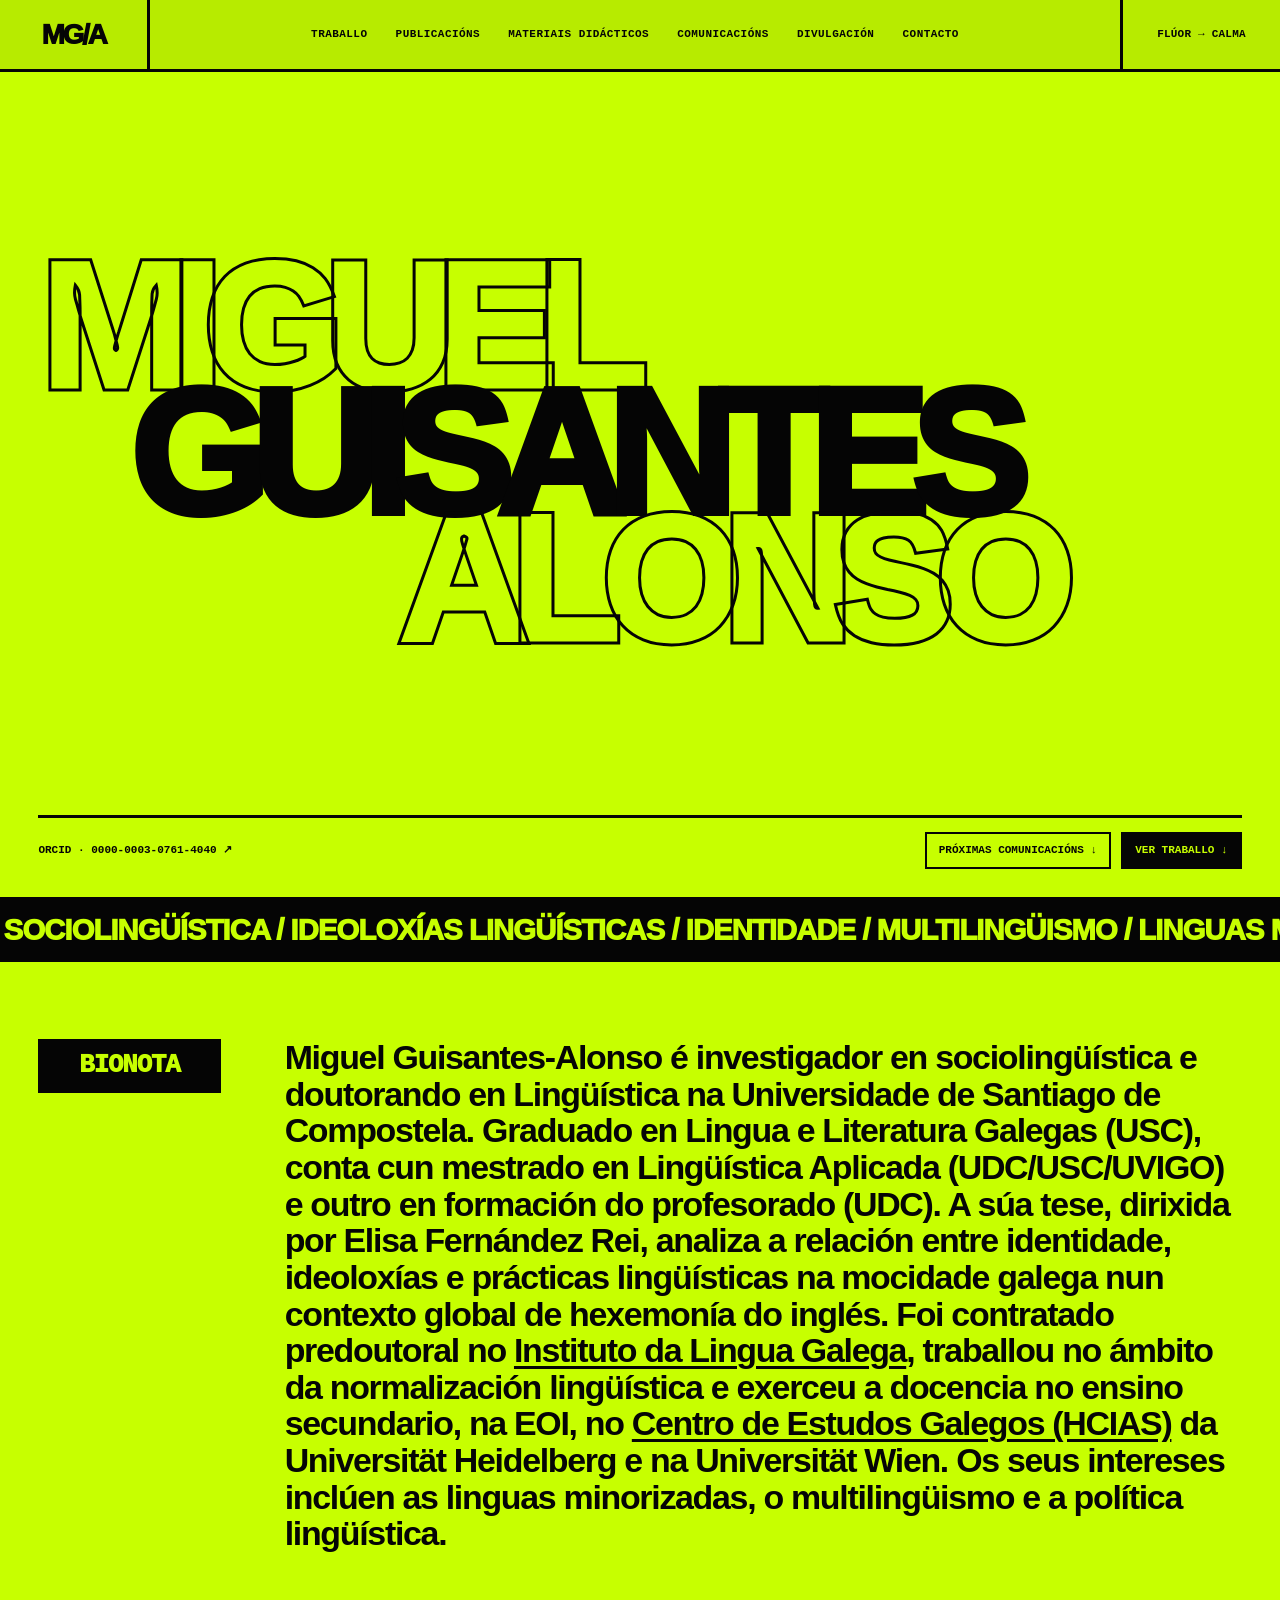
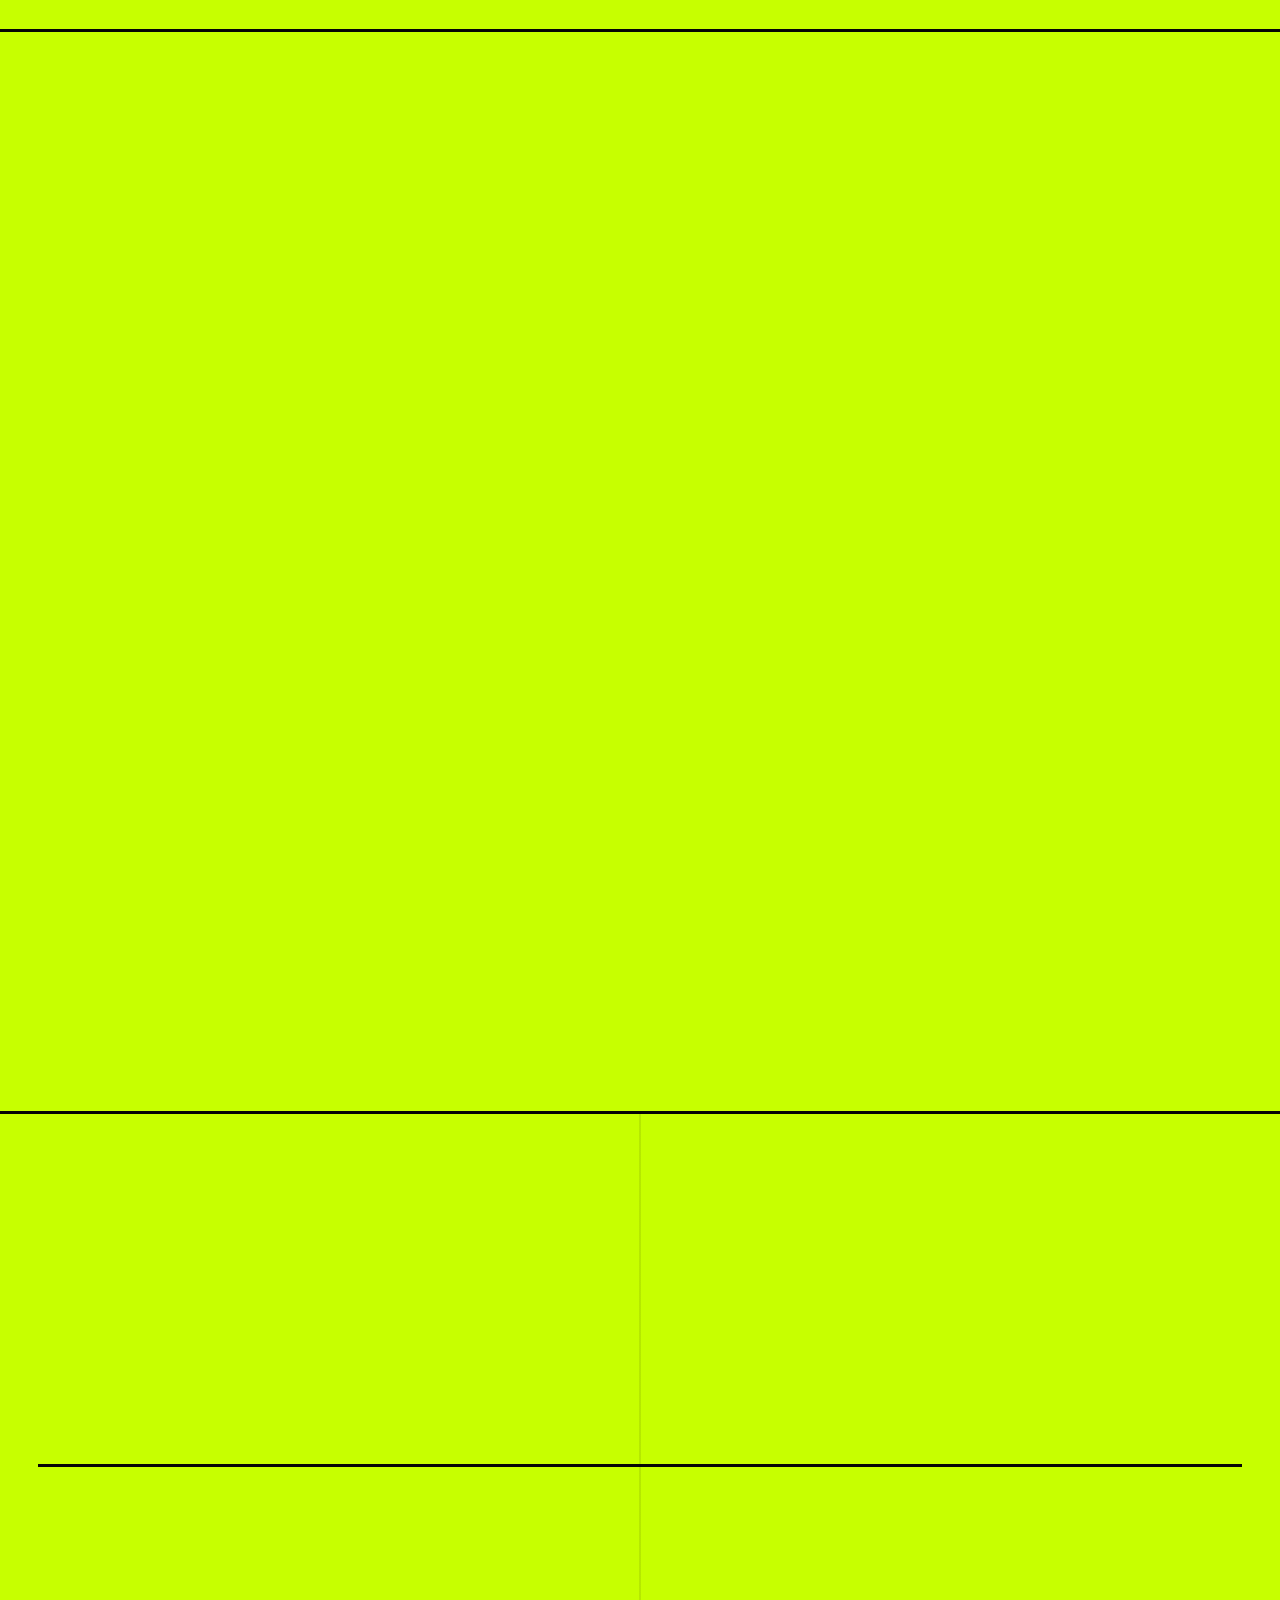
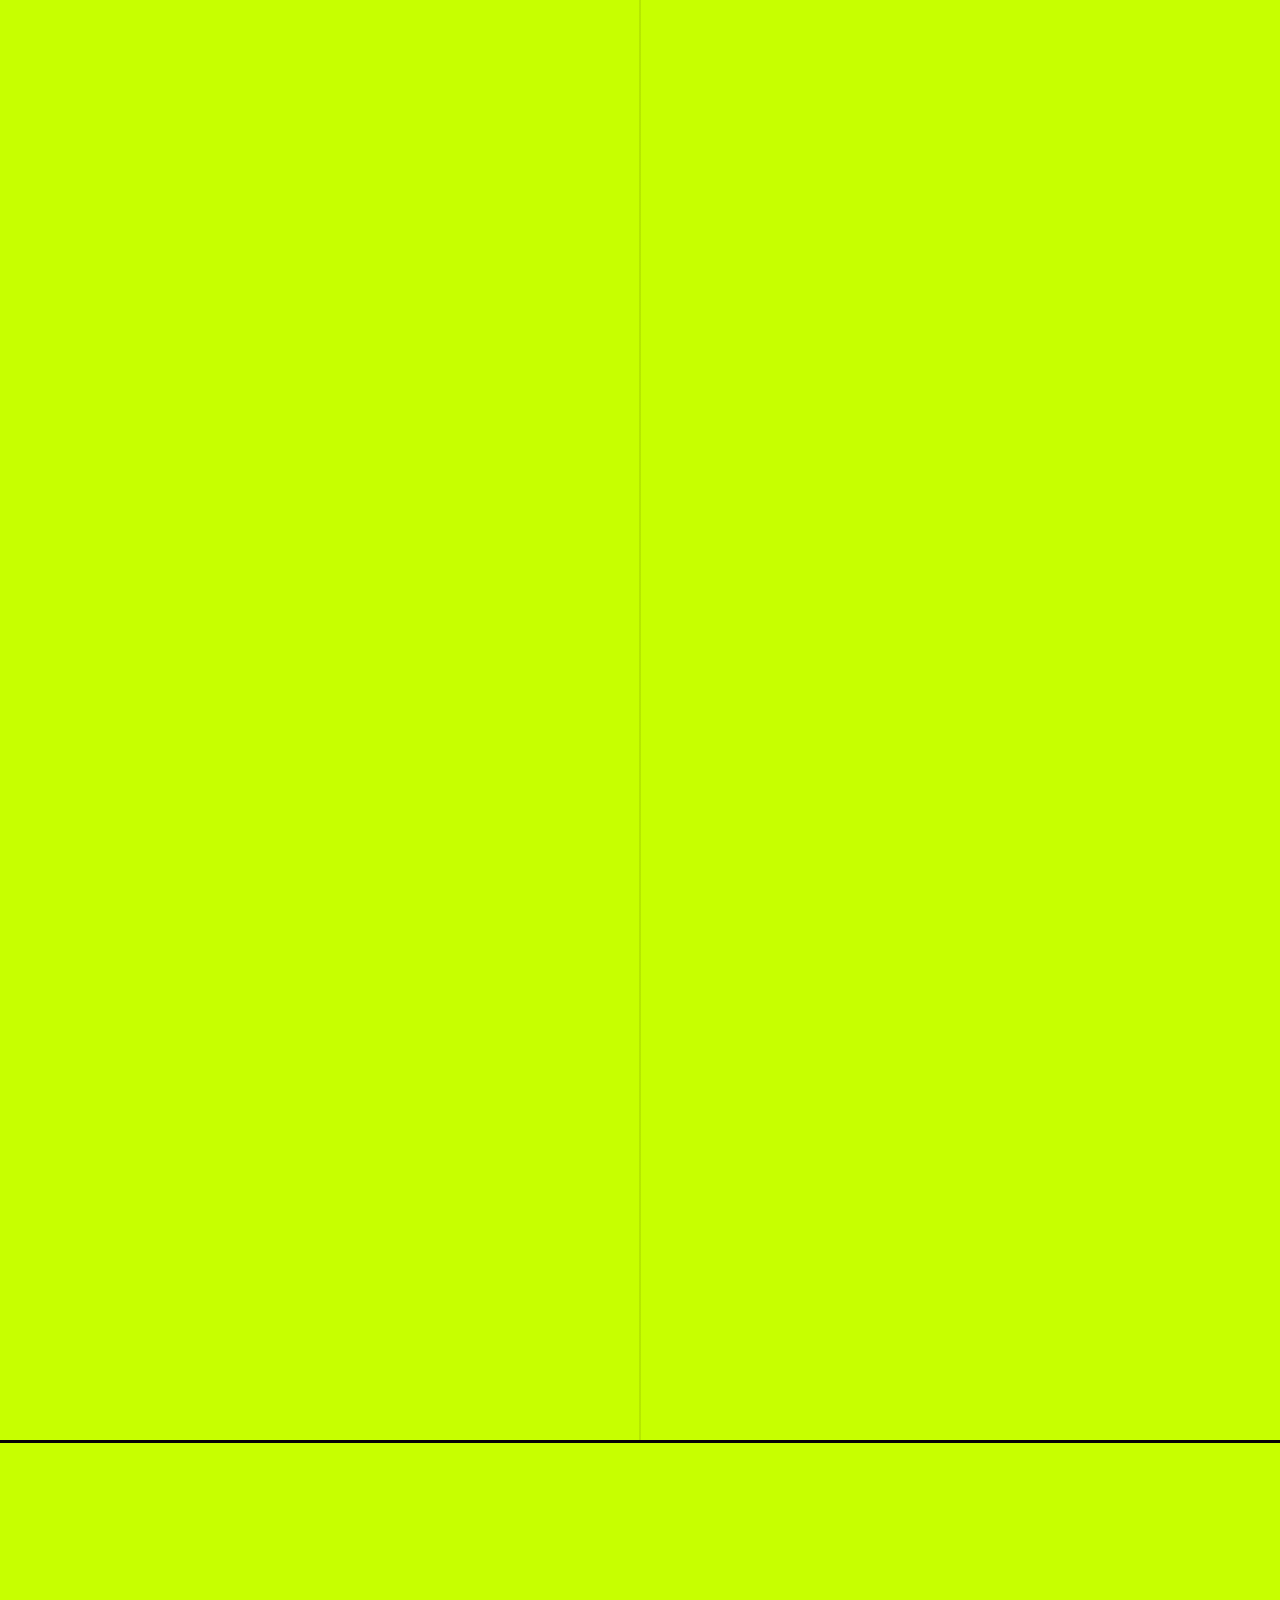
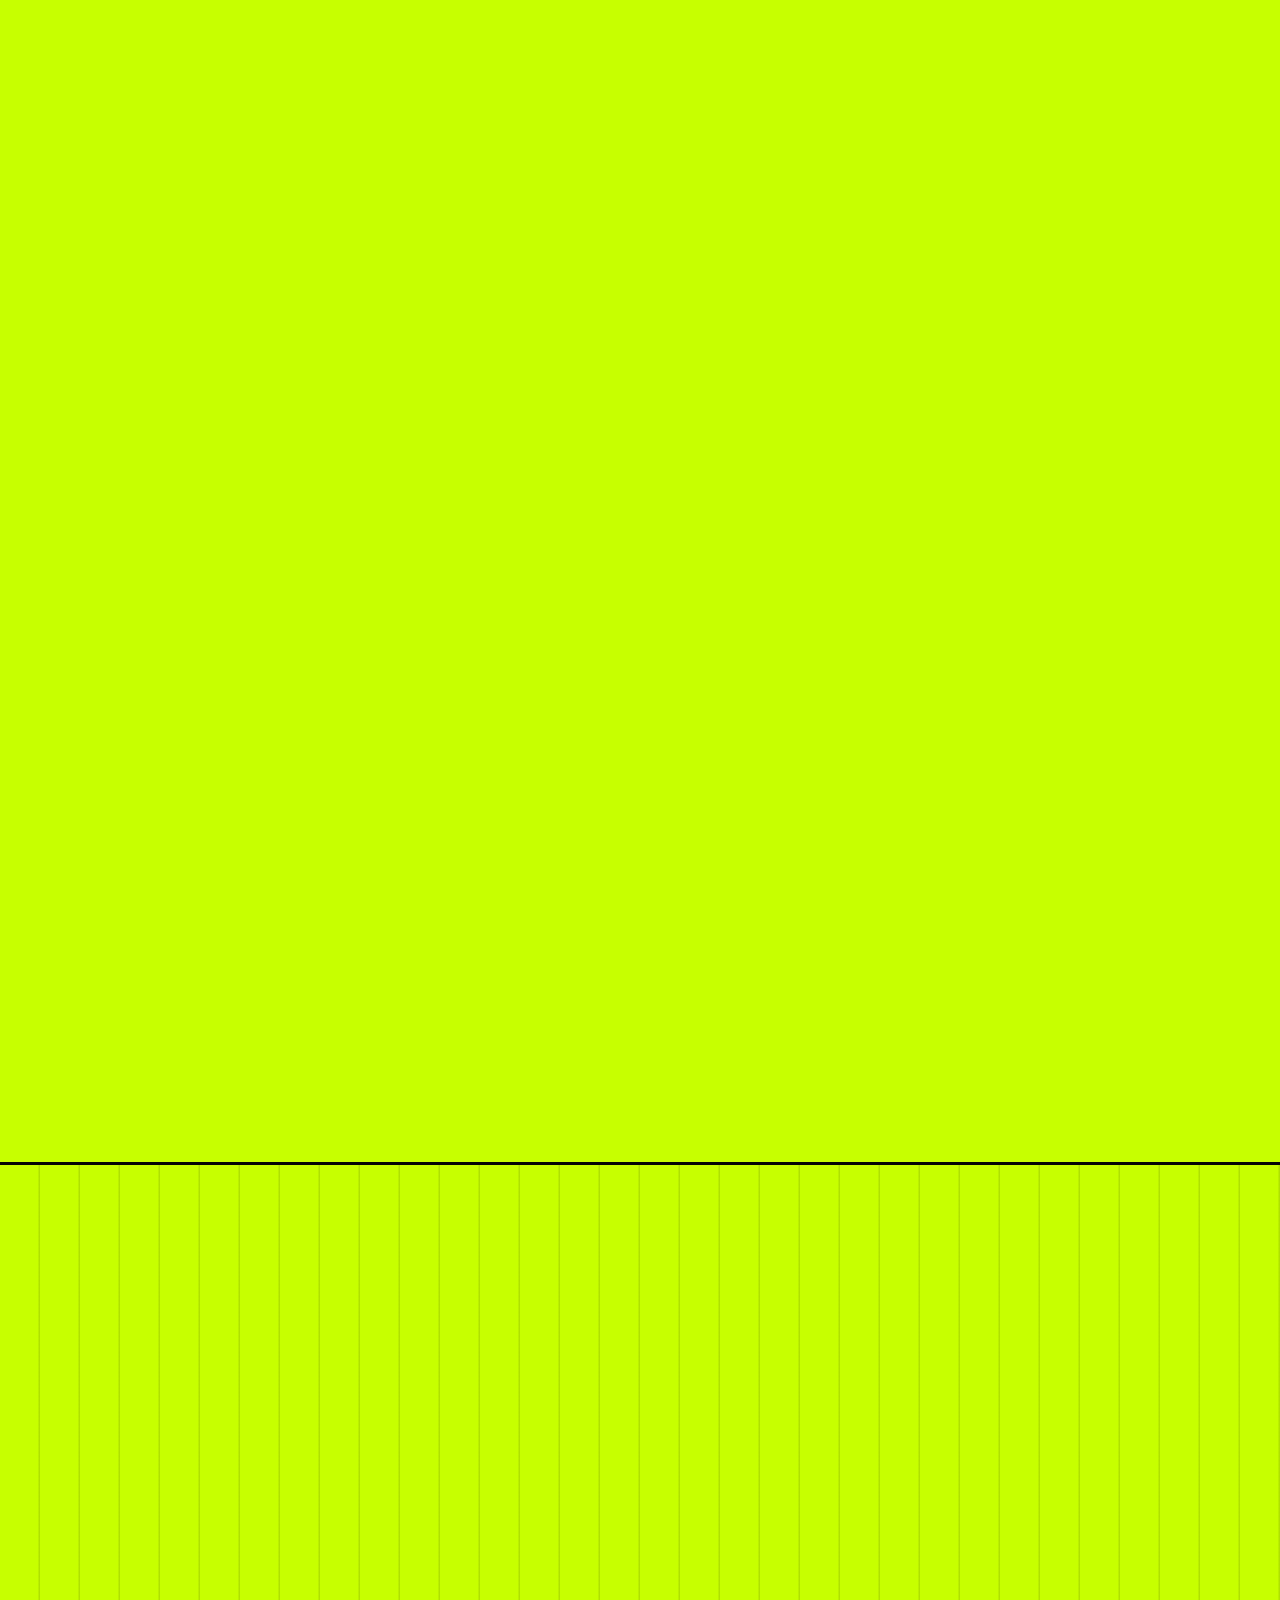
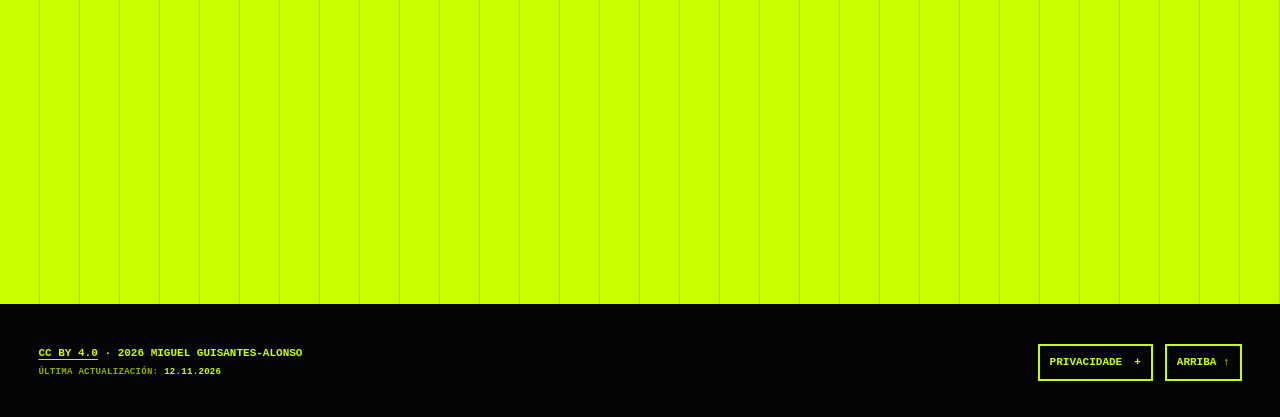
==== commit 4a948643: "Engade a nova publicación divulgativa" ====
--- a/index.html
+++ b/index.html
@@ -467,6 +467,13 @@
         </header>
 
         <div class="outreach-grid">
+          <article class="outreach-card reveal" id="divulgacion-plurilinguismo-ingles-2026" data-cv-item>
+            <div class="outreach-date"><time datetime="2026-11-17">17.11.2026</time><span>Cuaderno de Cultura Científica</span></div>
+            <h3 lang="es"><cite>¿Más plurilingüismo o solo más inglés?</cite> <a class="item-anchor" href="#divulgacion-plurilinguismo-ingles-2026" aria-label="Ligazón directa ó artigo sobre plurilingüismo e inglés">#</a></h3>
+            <p>Estela Fidalgo-Garra e Miguel Guisantes-Alonso</p>
+            <a href="https://culturacientifica.com/2026/11/17/mas-plurilinguismo-o-solo-mas-ingles/" target="_blank" rel="noreferrer">LER ARTIGO ↗</a>
+          </article>
+
           <article class="outreach-card reveal" id="divulgacion-ceg-debate-2026" data-cv-item>
             <div class="outreach-date"><time datetime="2026-07-17">17.07.2026</time><span>Consello da Cultura Galega</span></div>
             <h3><cite>Os Centros de Estudos Galegos a debate</cite> <a class="item-anchor" href="#divulgacion-ceg-debate-2026" aria-label="Ligazón directa á actividade Os Centros de Estudos Galegos a debate">#</a></h3>
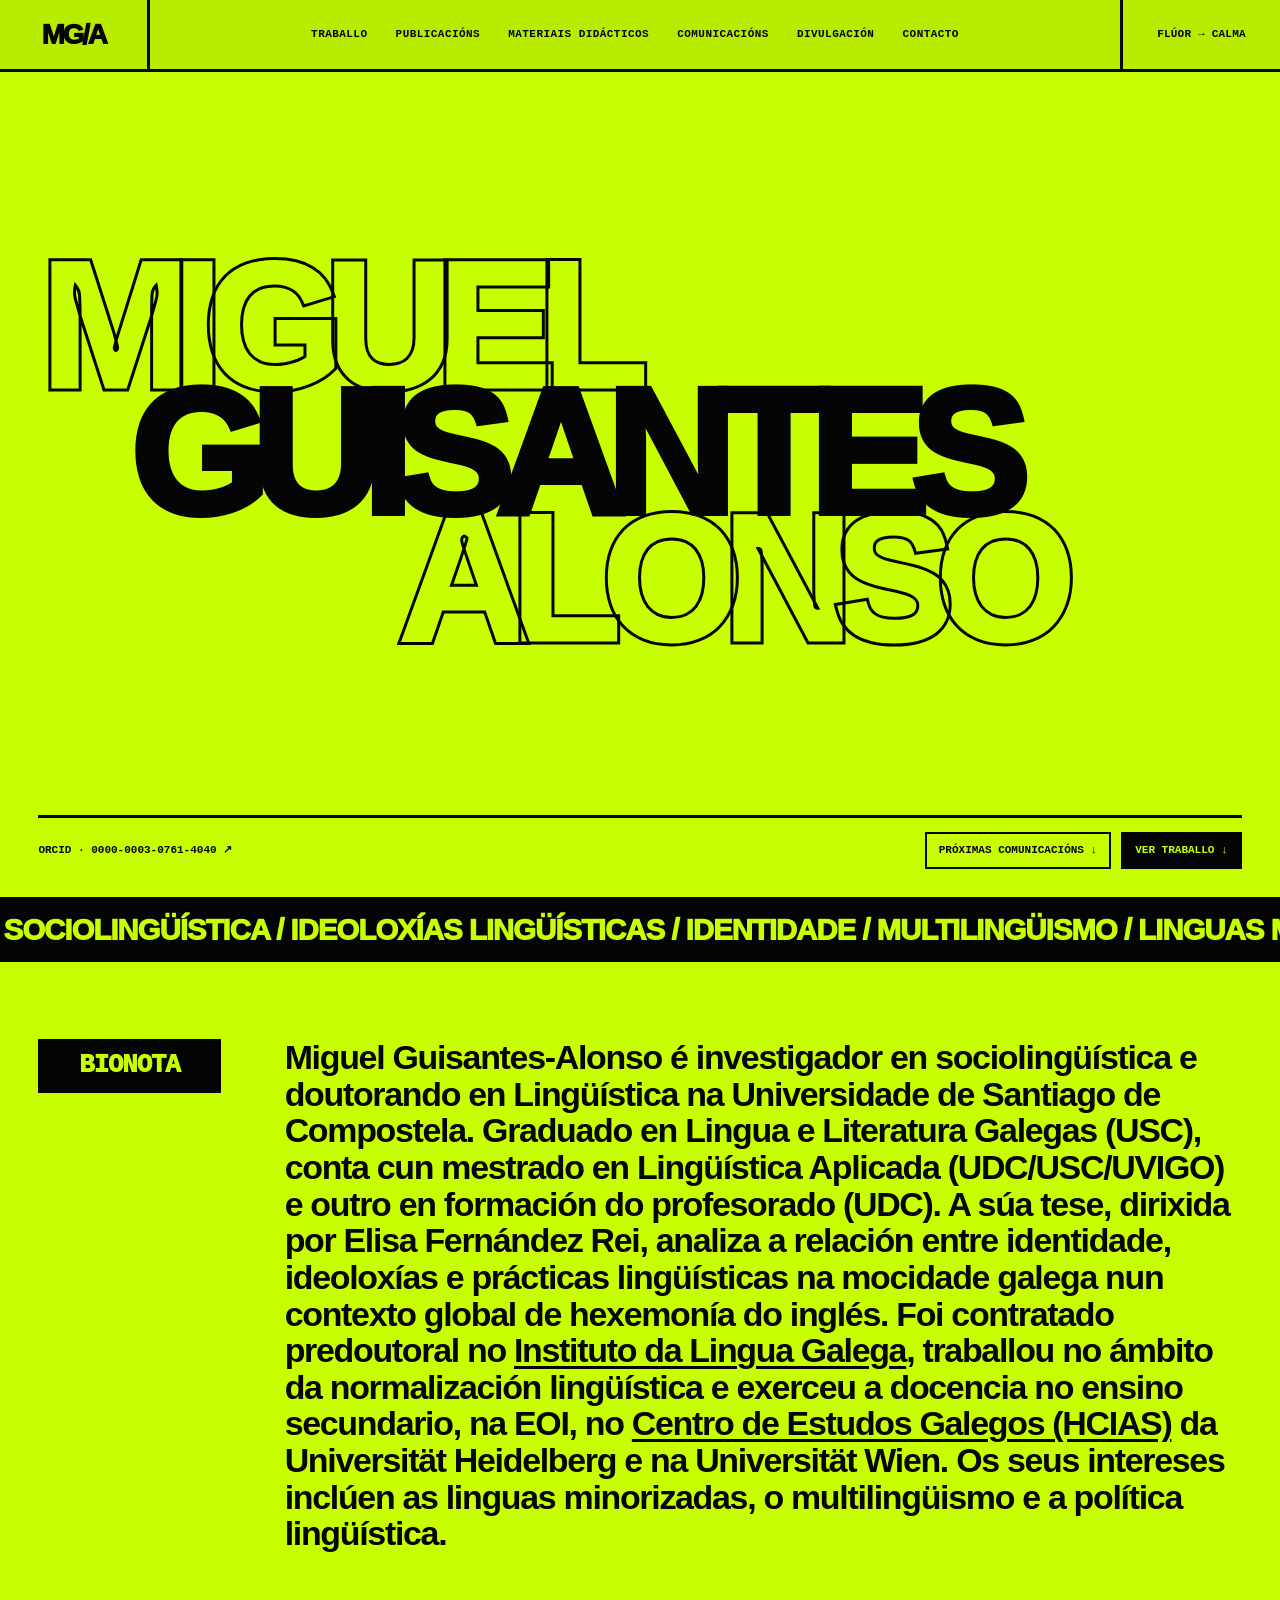
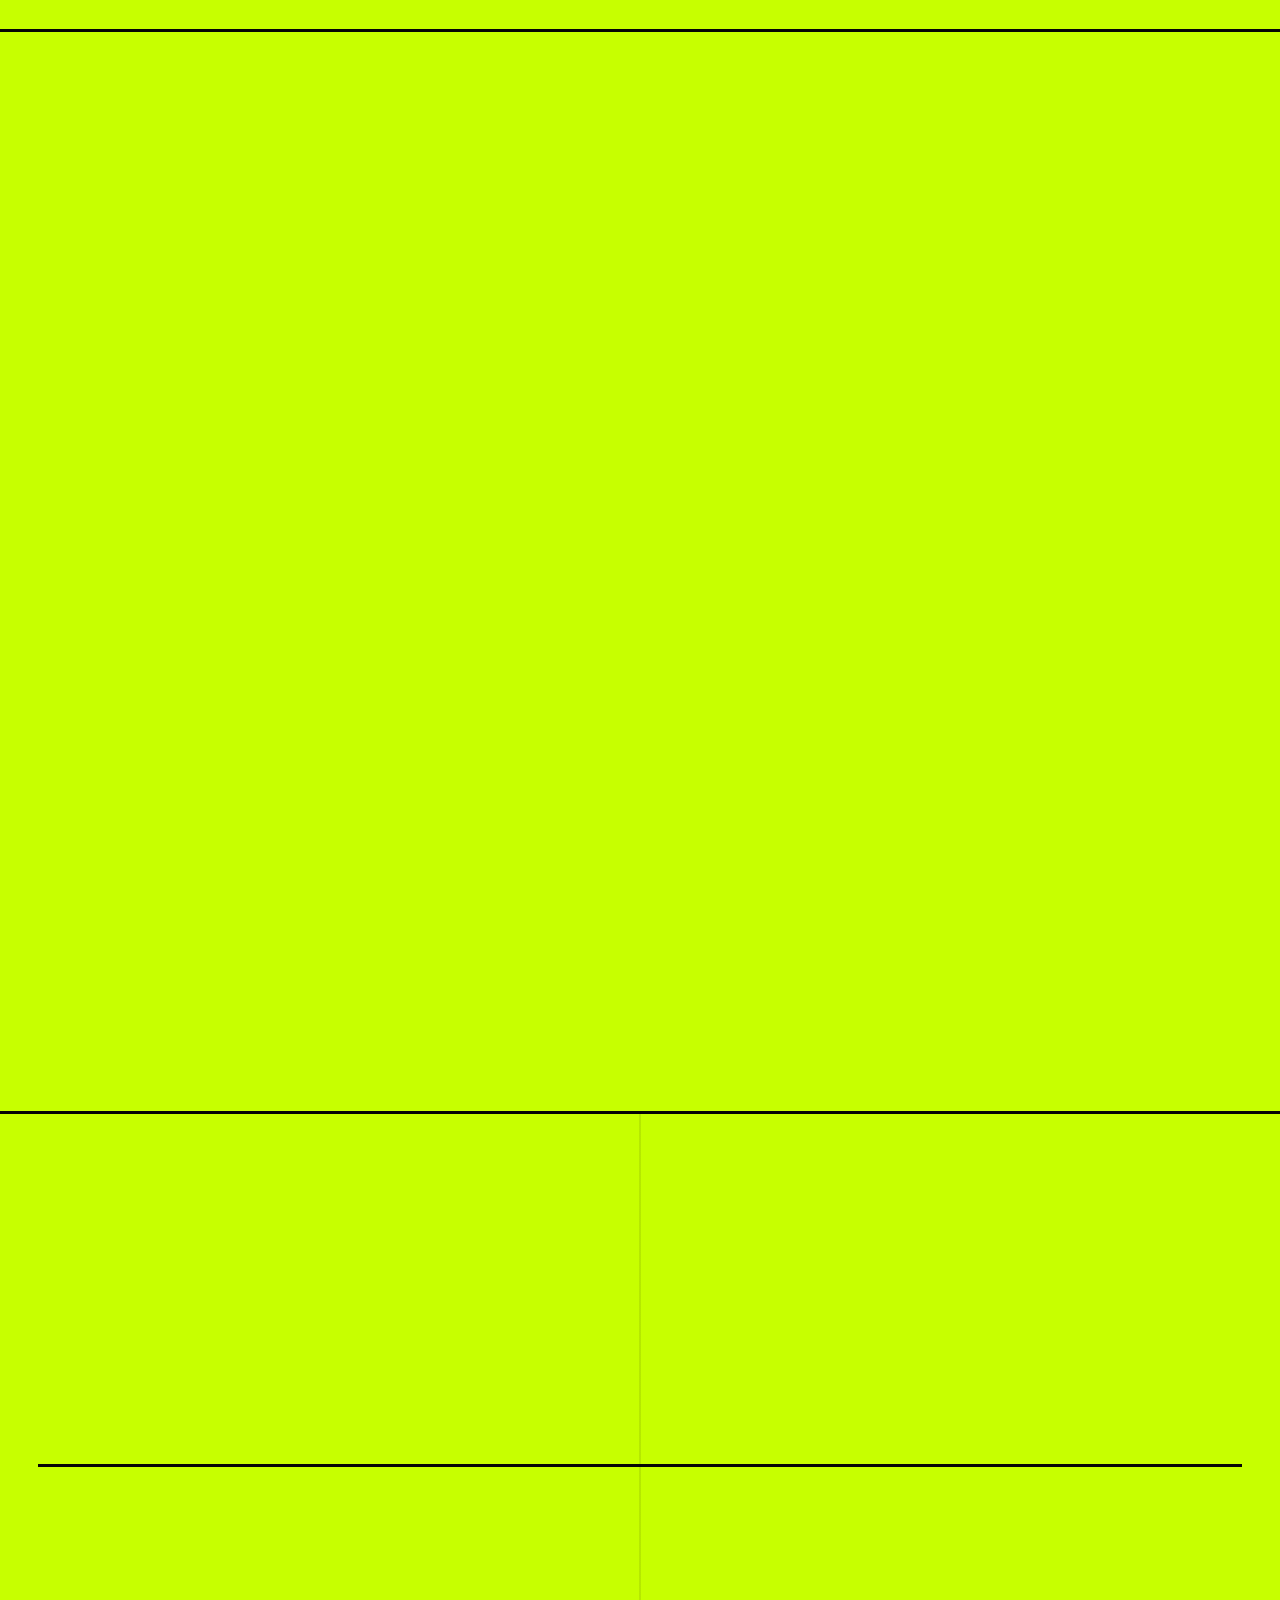
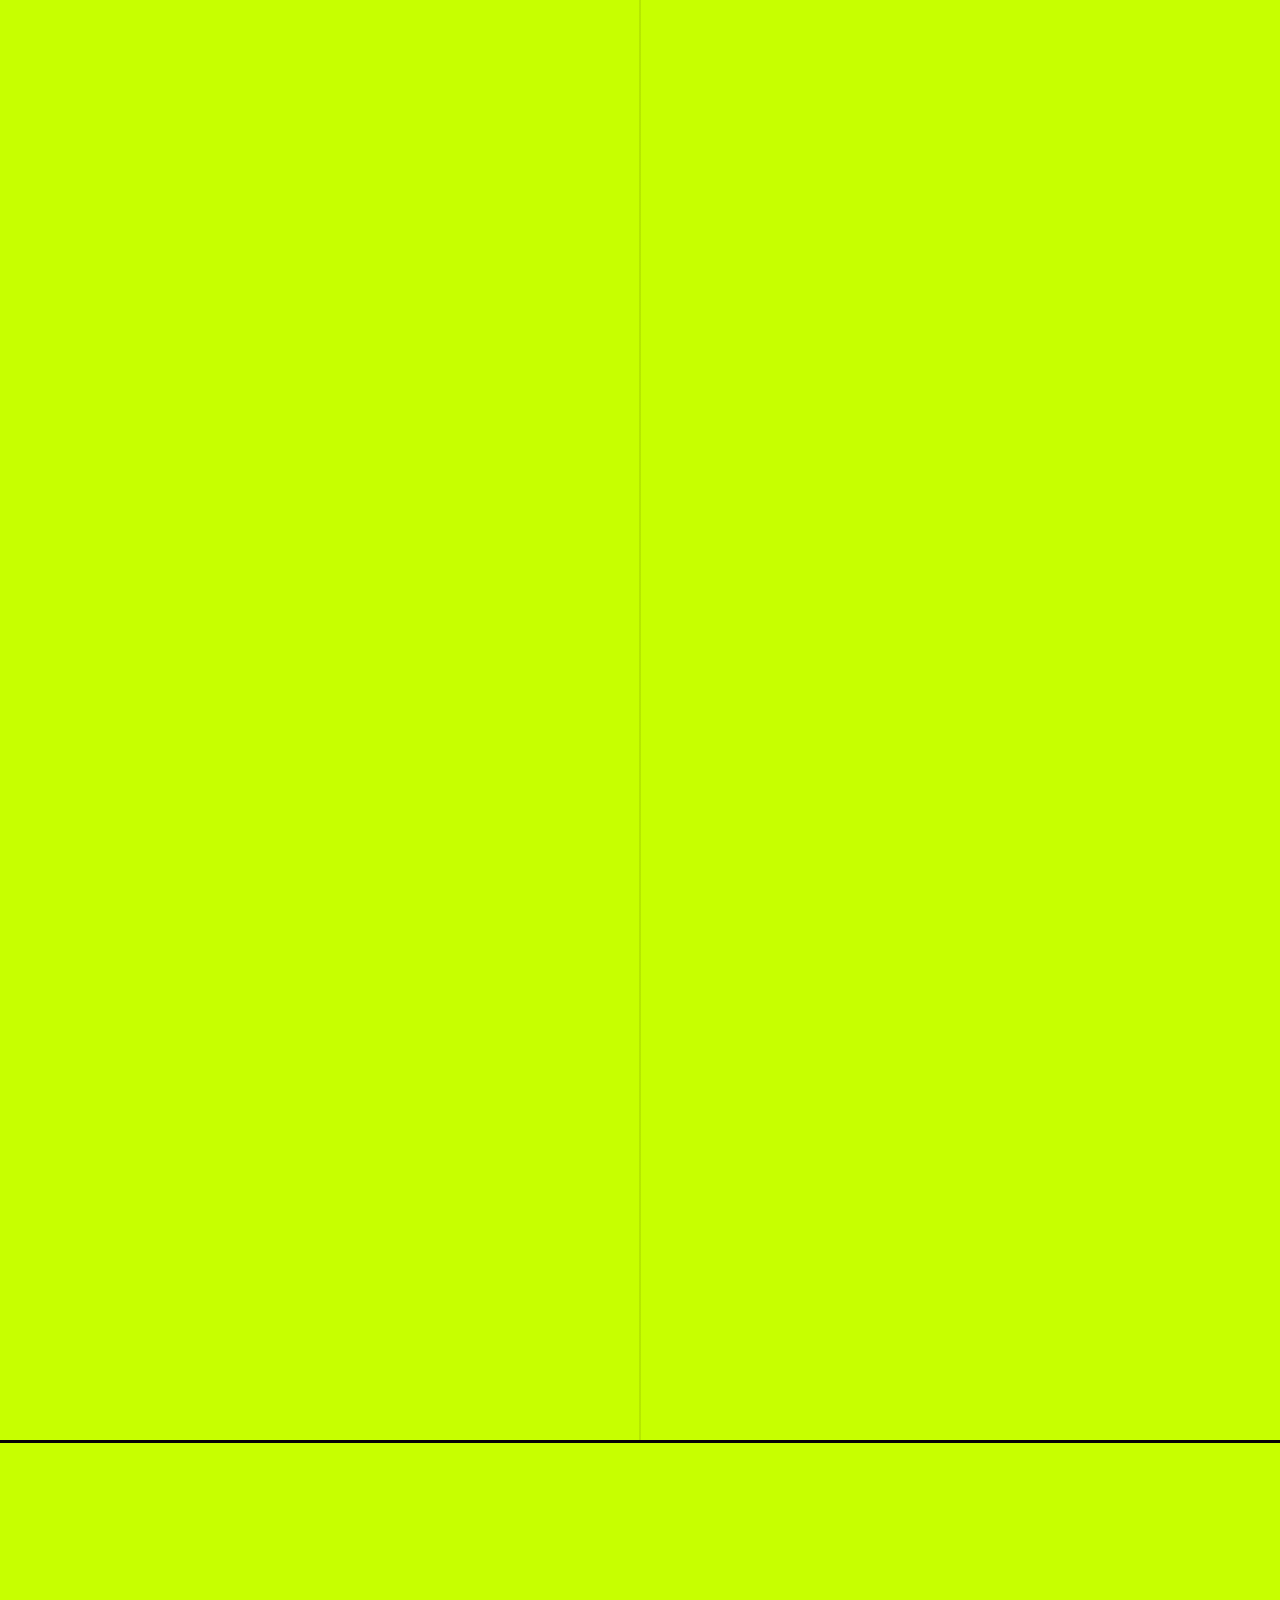
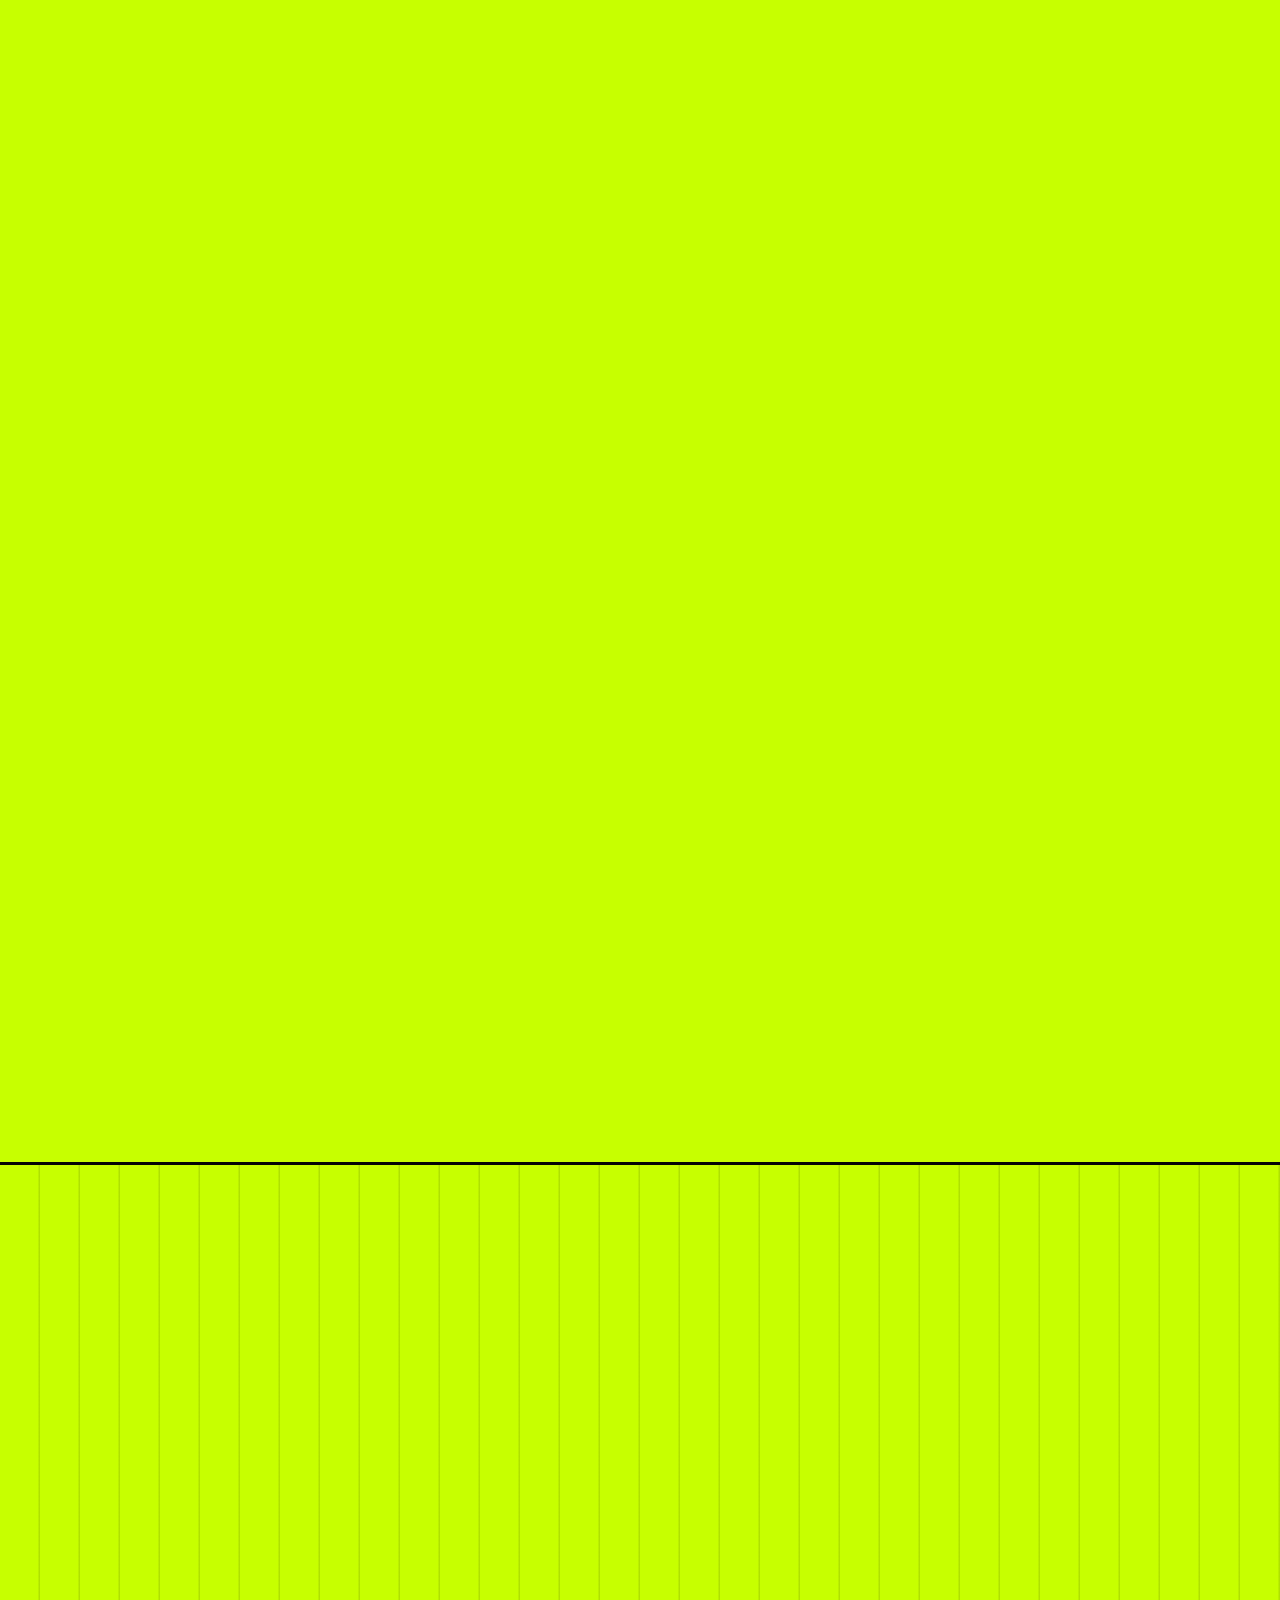
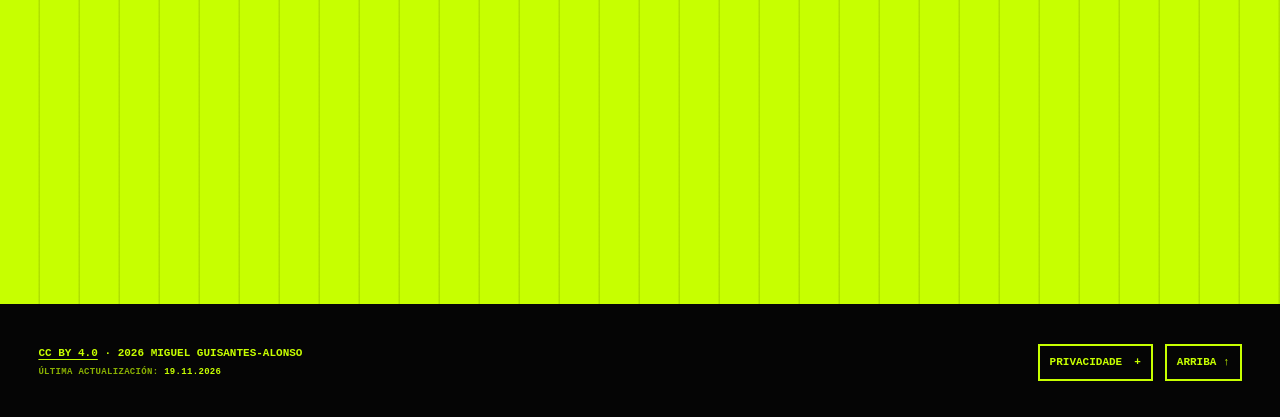
==== commit ceec2133: "Actualiza a data xeral da páxina [skip page-date]" ====
--- a/index.html
+++ b/index.html
@@ -51,7 +51,7 @@
         "name": "Miguel Guisantes-Alonso | Investigador",
         "description": "Perfil investigador de Miguel Guisantes-Alonso, especializado en sociolingüística, ideoloxías lingüísticas, lingua e identidade, multilingüismo e linguas minorizadas.",
         "inLanguage": "gl",
-        "dateModified": "2026-11-12T17:45:09+01:00",
+        "dateModified": "2026-11-19T17:36:41+01:00",
         "mainEntity": {
           "@type": "Person",
           "@id": "https://llororo.github.io/#miguel-guisantes-alonso",
@@ -688,7 +688,7 @@
         <div class="footer-meta">
           <p><a class="license-link" href="https://creativecommons.org/licenses/by/4.0/deed.gl" target="_blank" rel="license noreferrer">CC BY 4.0</a> · <span data-year>2026</span> MIGUEL GUISANTES-ALONSO</p>
           <!-- page-updated:start -->
-<p class="page-updated" data-page-updated>ÚLTIMA ACTUALIZACIÓN: <time datetime="2026-11-12">12.11.2026</time></p>
+<p class="page-updated" data-page-updated>ÚLTIMA ACTUALIZACIÓN: <time datetime="2026-11-19">19.11.2026</time></p>
 <!-- page-updated:end -->
         </div>
         <div class="footer-actions">
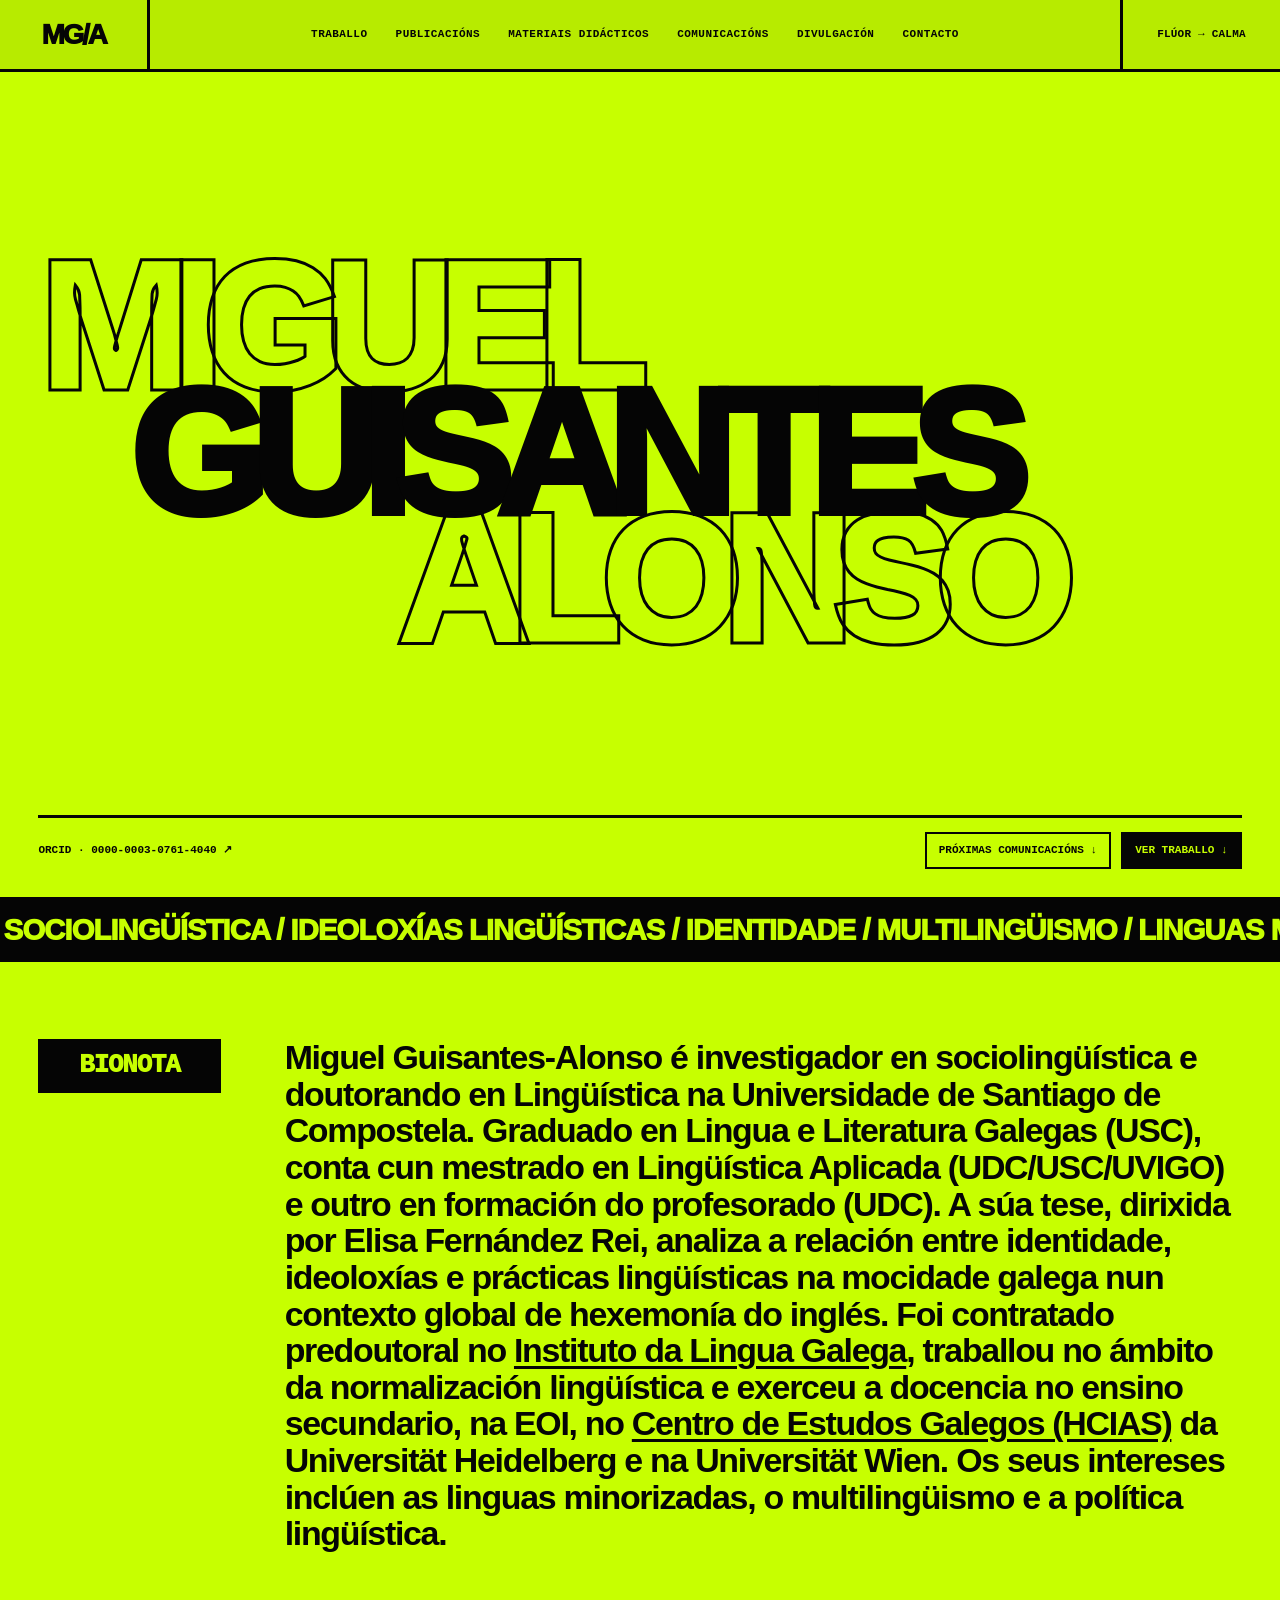
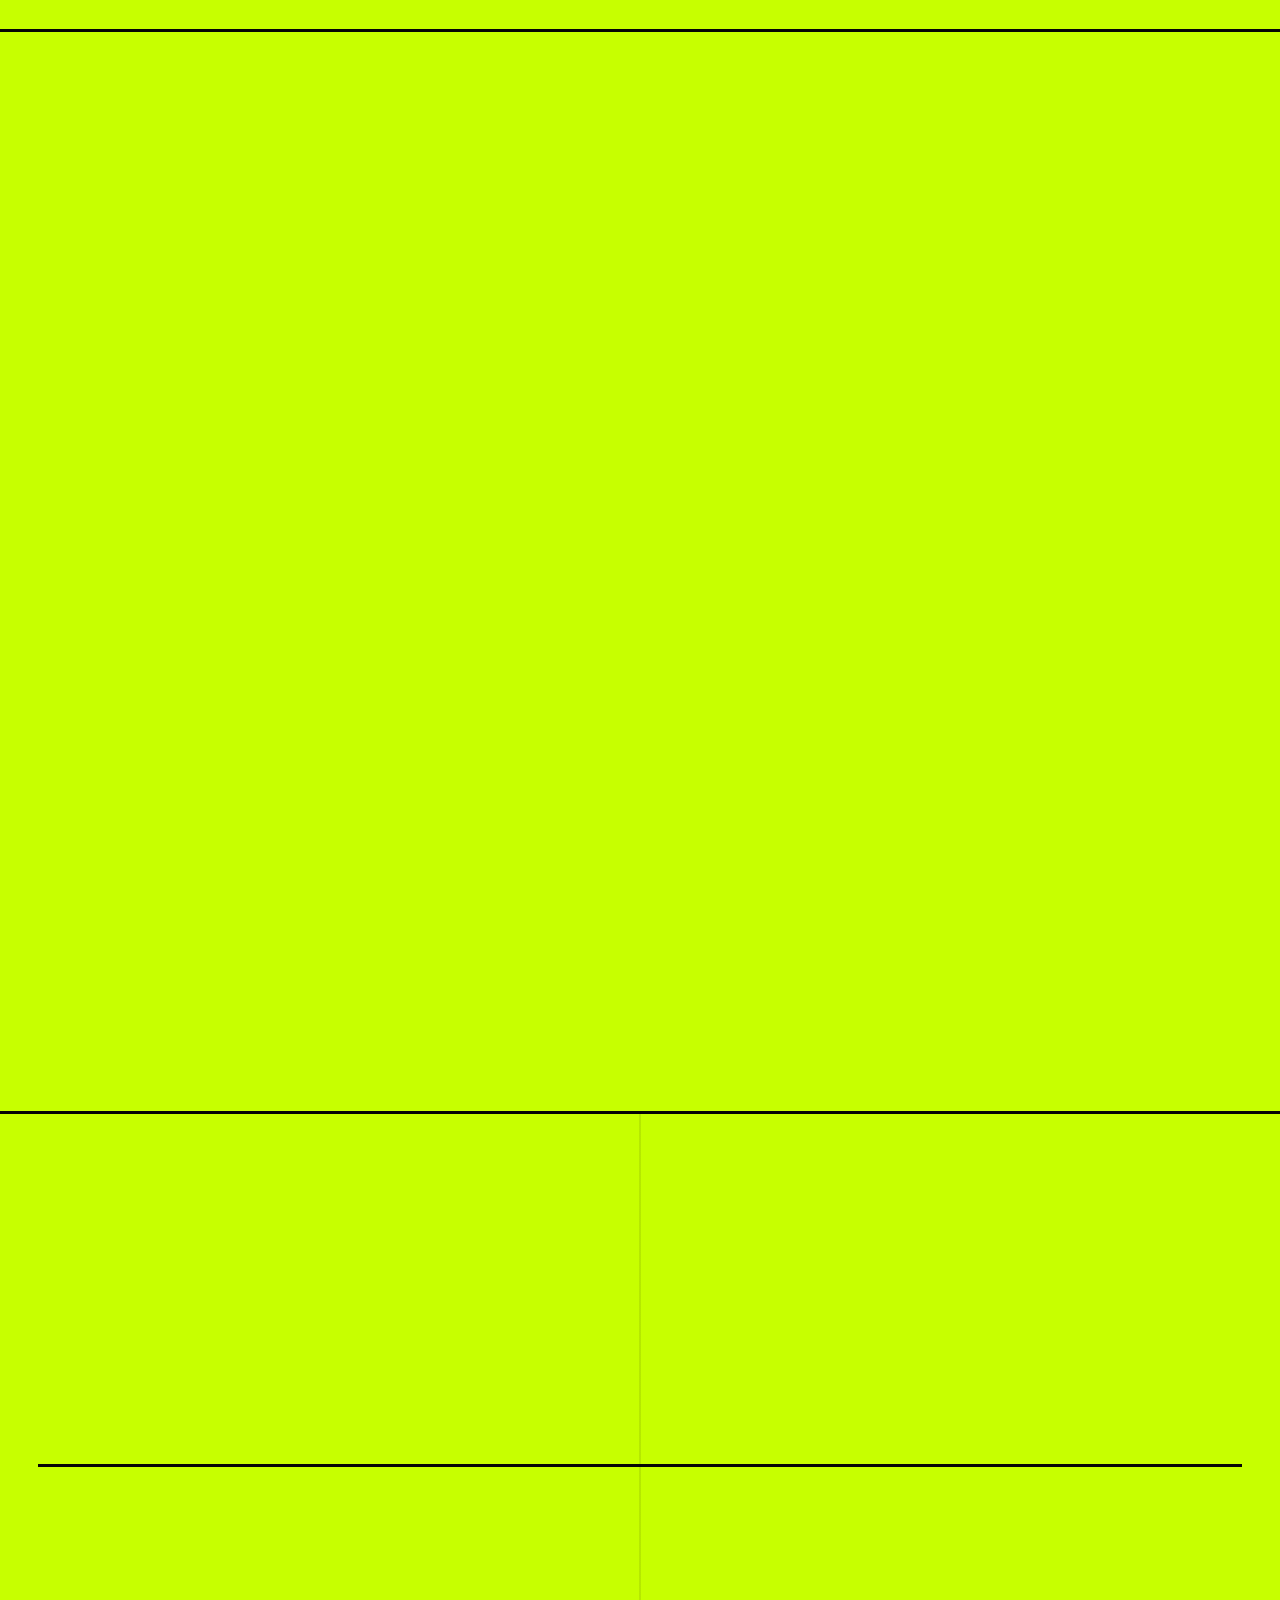
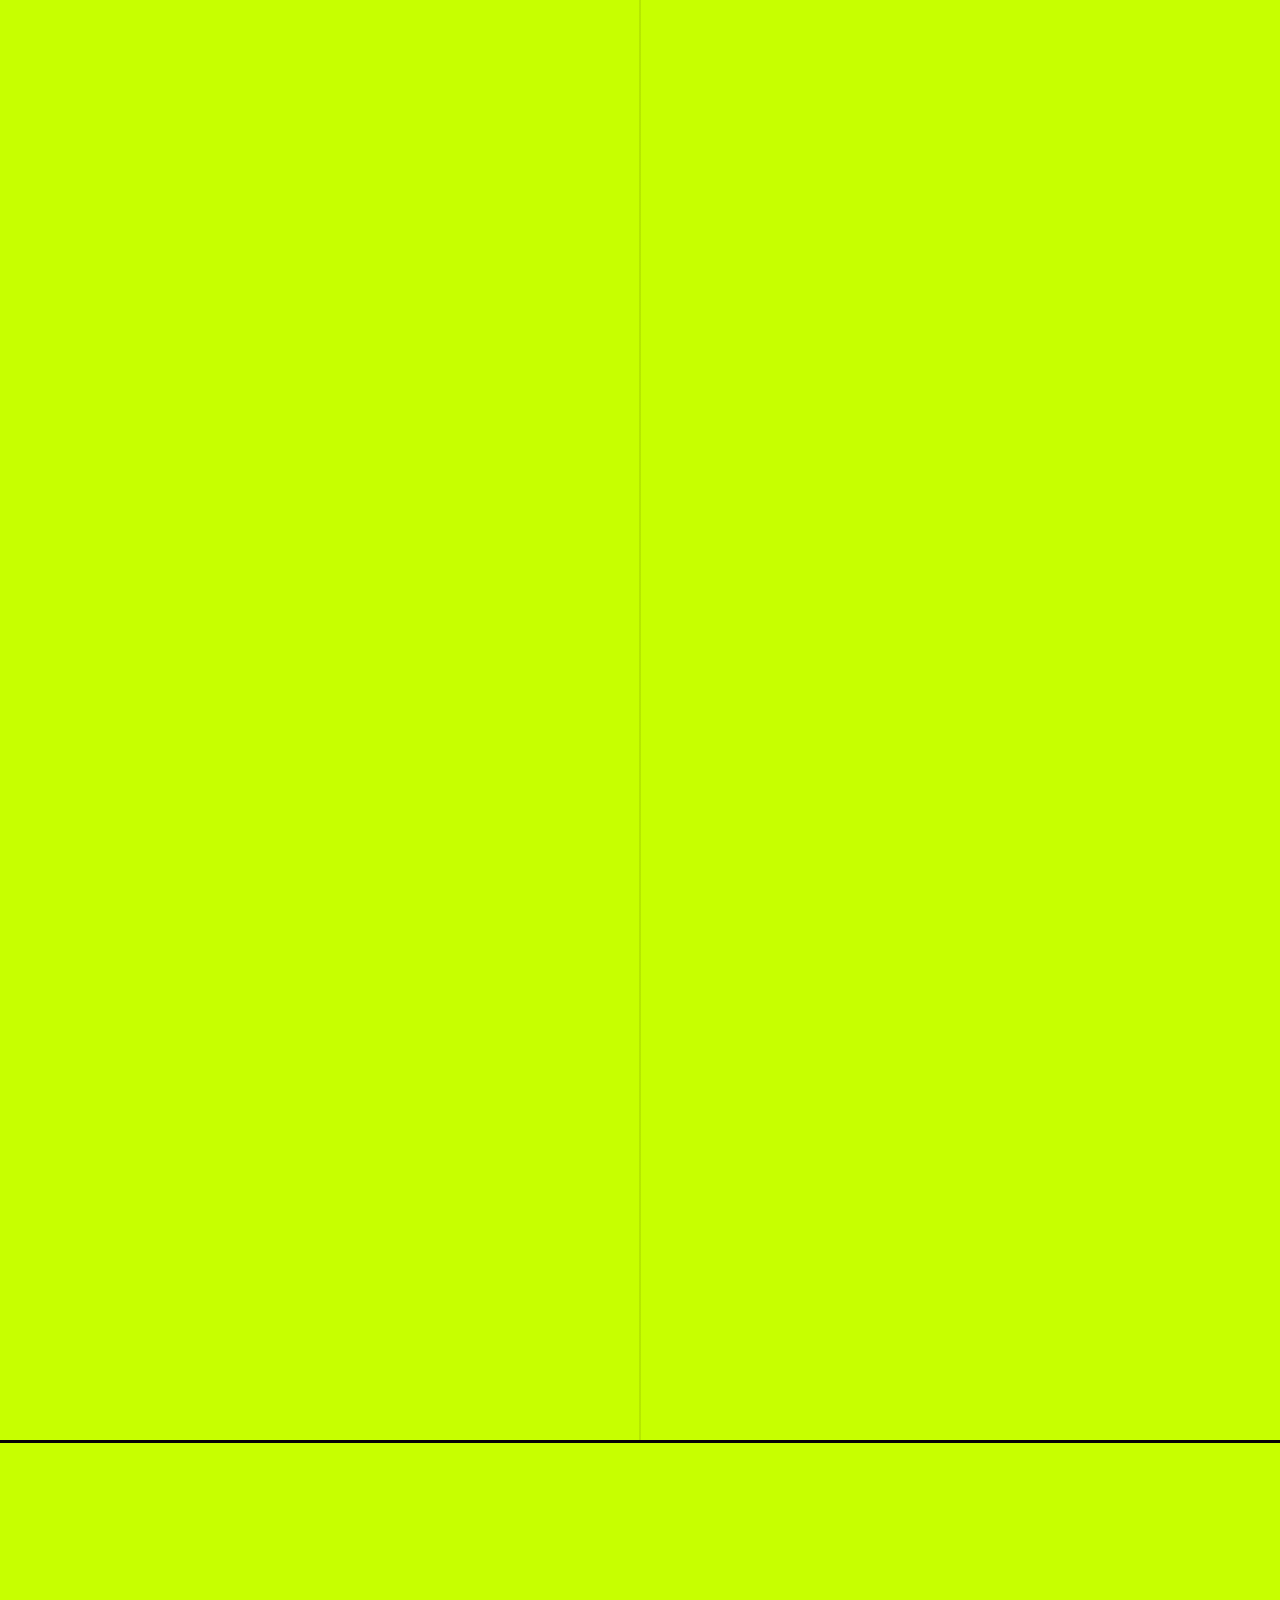
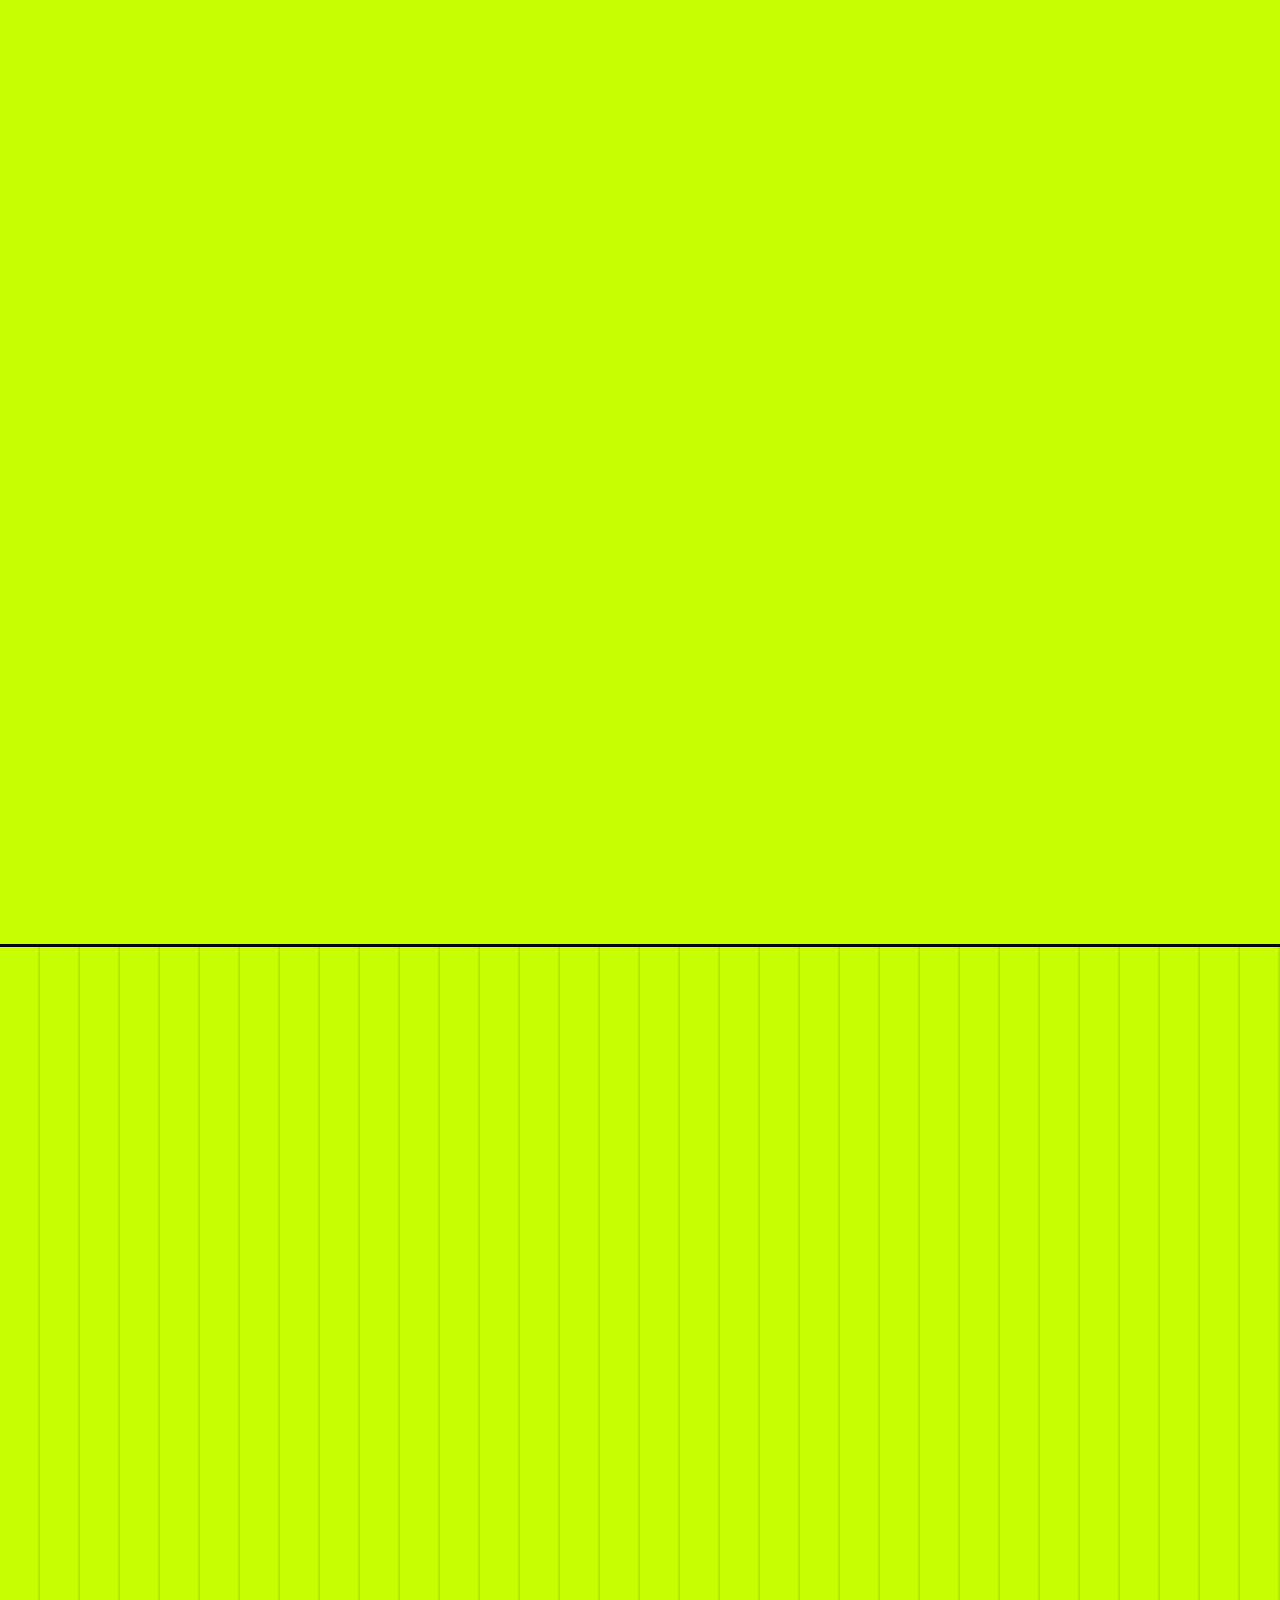
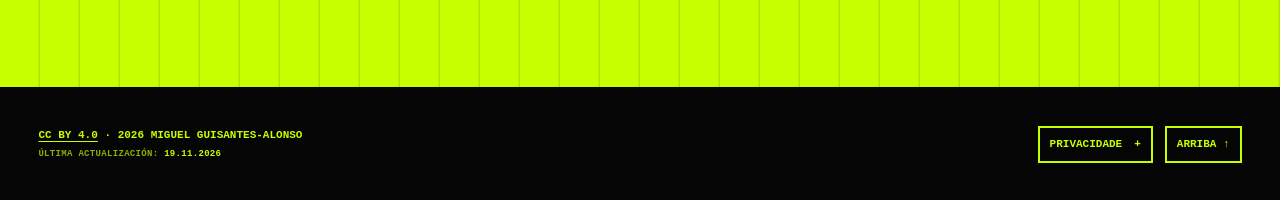
==== commit c880baf1: "Mellora a última tarxeta de Divulgación" ====
--- a/index.html
+++ b/index.html
@@ -32,7 +32,7 @@
     <meta name="twitter:image" content="https://llororo.github.io/og.png">
     <meta name="twitter:image:alt" content="Miguel Guisantes-Alonso. Sociolingüística, lingua e identidade.">
     <link rel="manifest" href="manifest.webmanifest">
-    <link rel="stylesheet" href="styles.css?v=20261107-calm-motion1">
+    <link rel="stylesheet" href="styles.css?v=20261119-outreach-grid1">
     <link rel="stylesheet" href="print.css?v=20261031-media-collapse1" media="print">
     <script>
       document.documentElement.classList.add('js');
--- a/styles.css
+++ b/styles.css
@@ -894,6 +894,11 @@
   grid-column: 9 / -1;
   color: var(--fluor);
   background: var(--black);
+}
+
+.outreach-card:nth-child(6) {
+  grid-column: 5 / -1;
+  transform: rotate(0.6deg);
 }
 
 [data-mode="calm"] .outreach-card:nth-child(1),
@@ -1465,7 +1470,11 @@
   }
 
   .outreach-card:nth-child(5) {
-    grid-column: 1 / -1;
+    grid-column: span 5;
+  }
+
+  .outreach-card:nth-child(6) {
+    grid-column: span 7;
   }
 
   .contact {
@@ -1606,7 +1615,8 @@
   .outreach-card:nth-child(2),
   .outreach-card:nth-child(3),
   .outreach-card:nth-child(4),
-  .outreach-card:nth-child(5) {
+  .outreach-card:nth-child(5),
+  .outreach-card:nth-child(6) {
     grid-column: 1 / -1;
     margin-top: 0;
     transform: none;
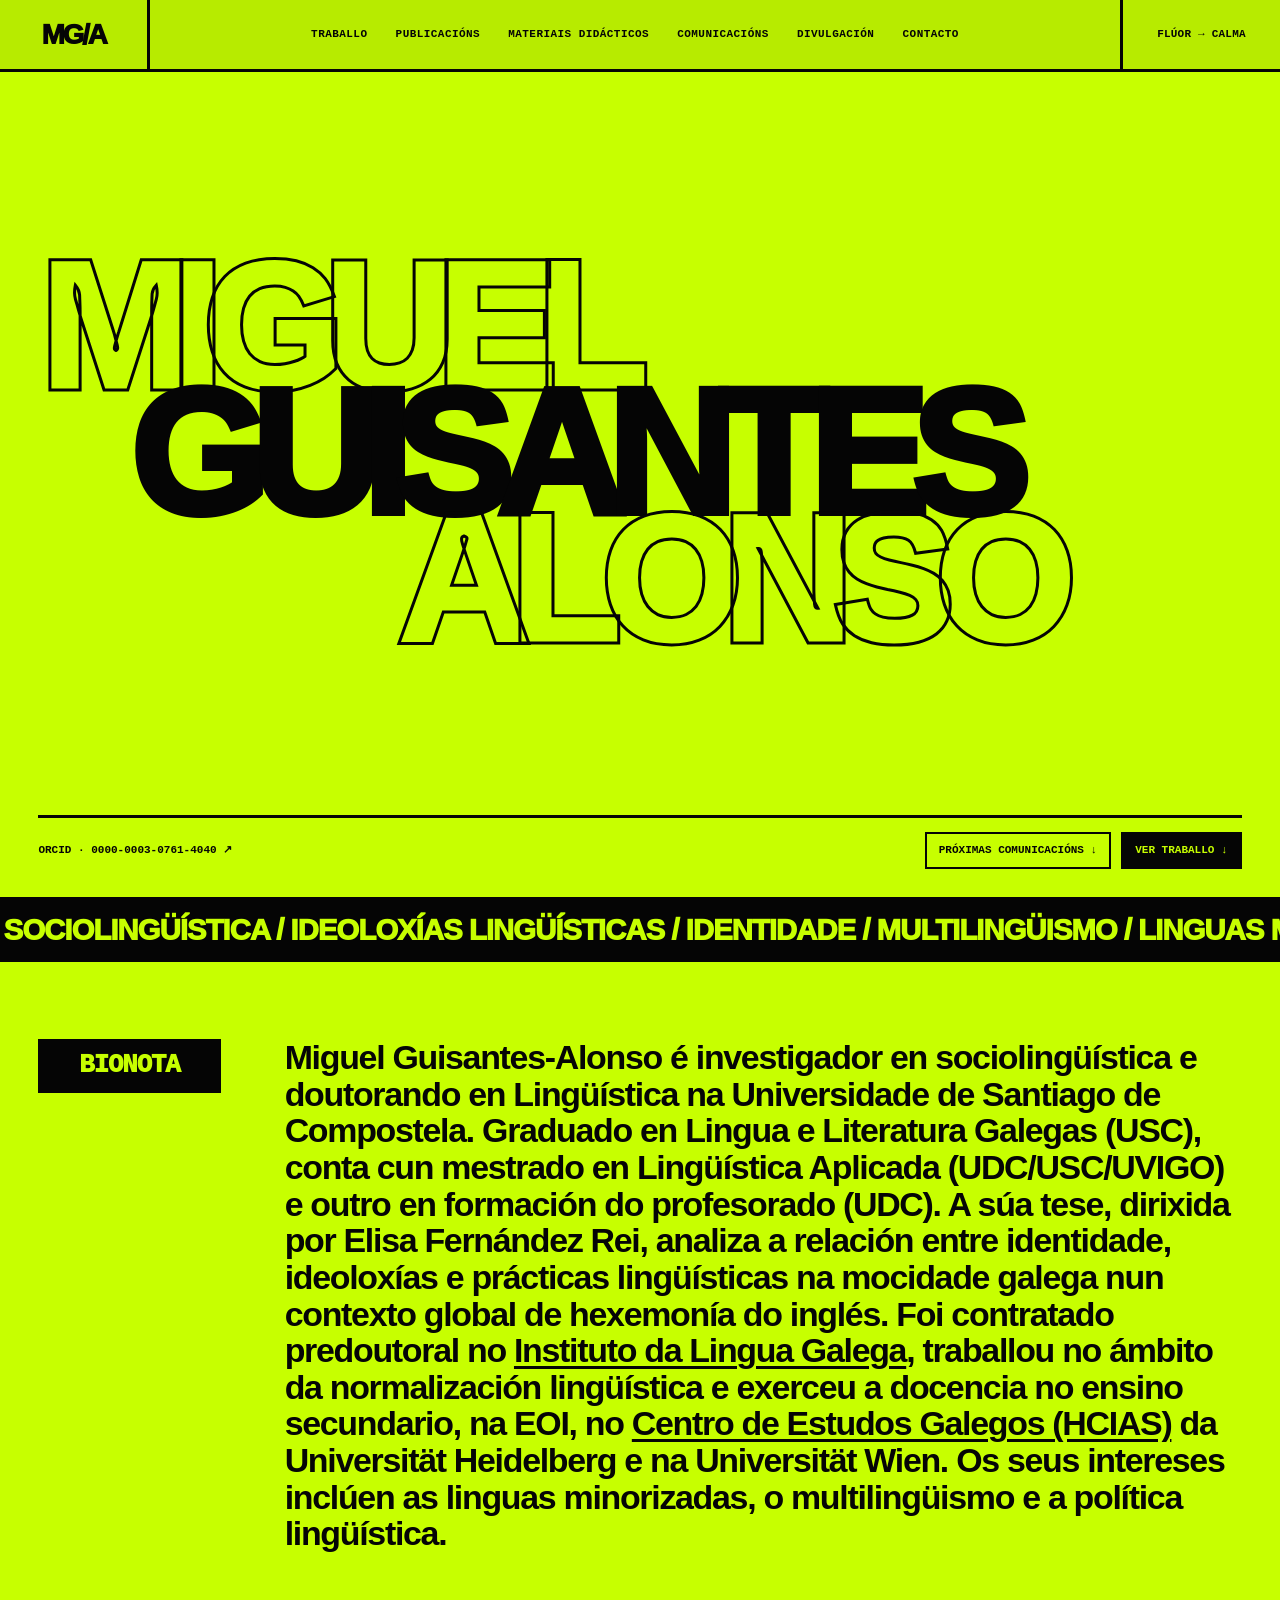
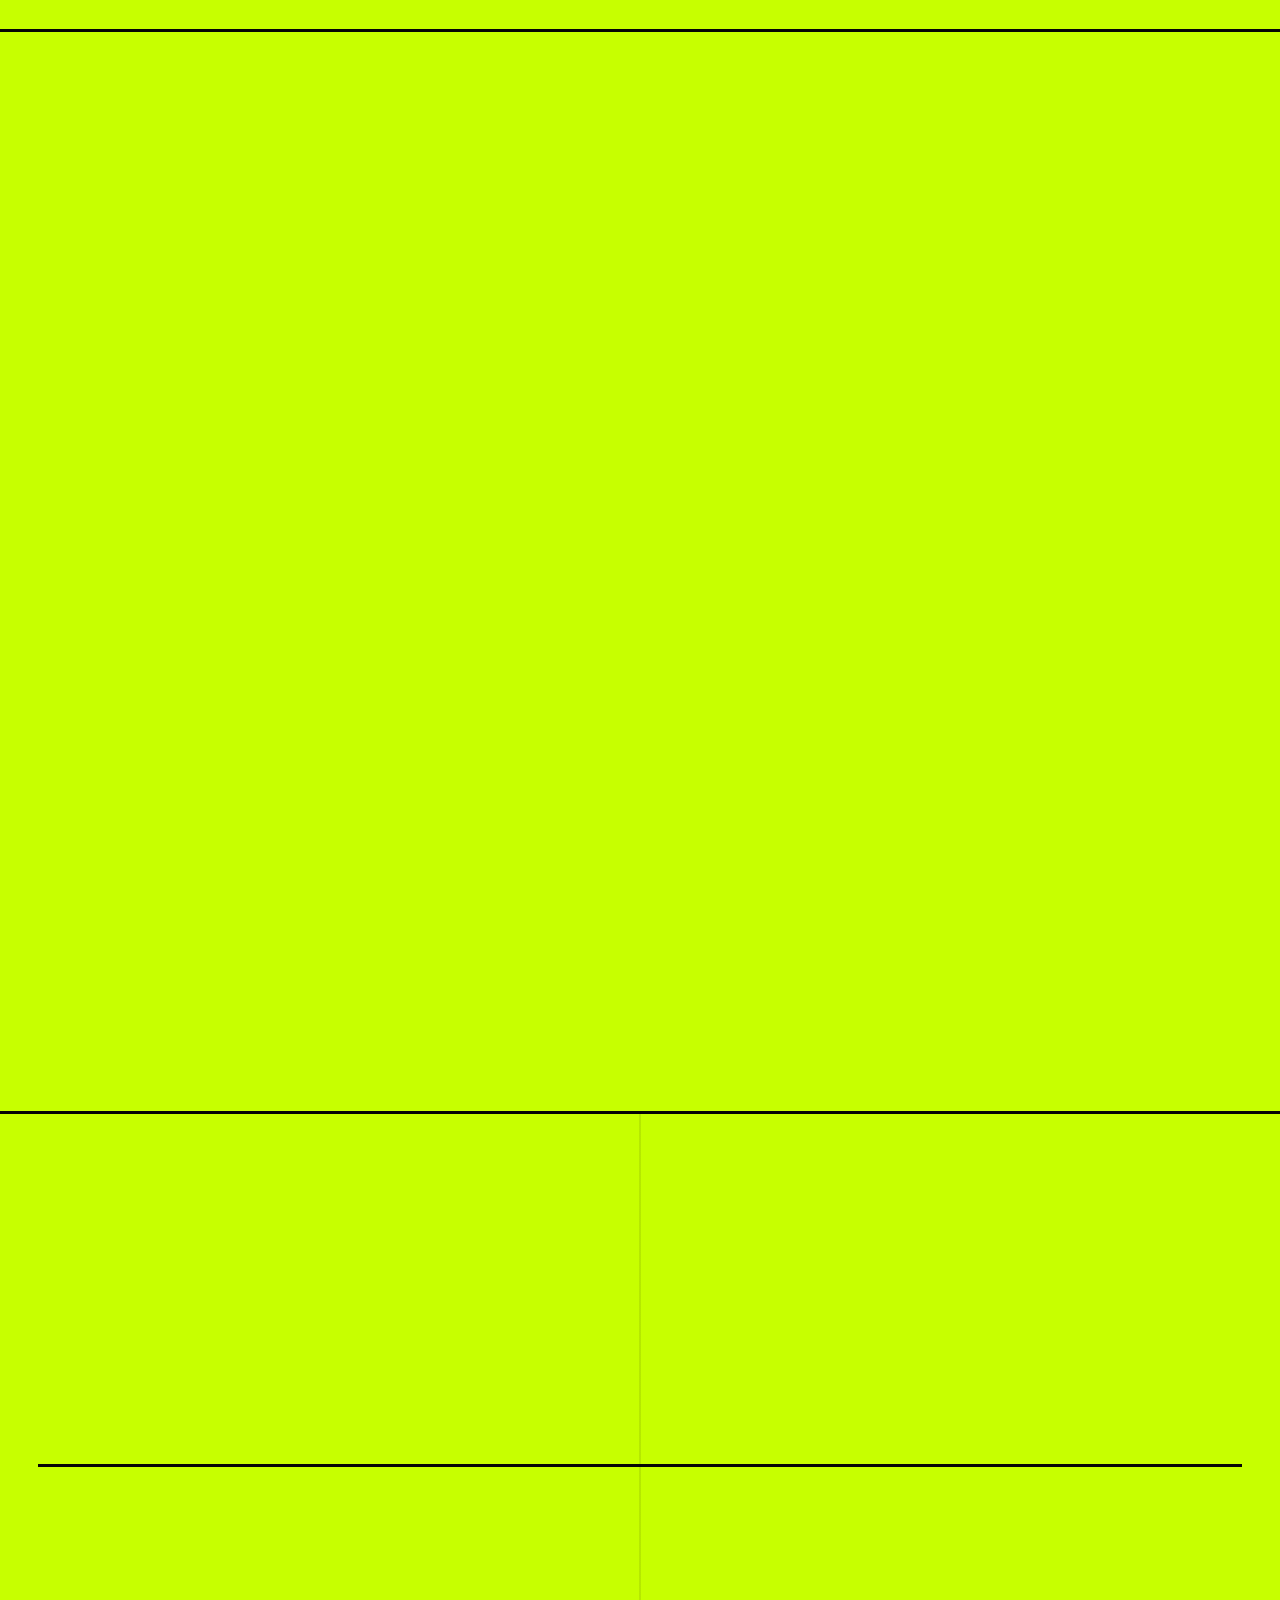
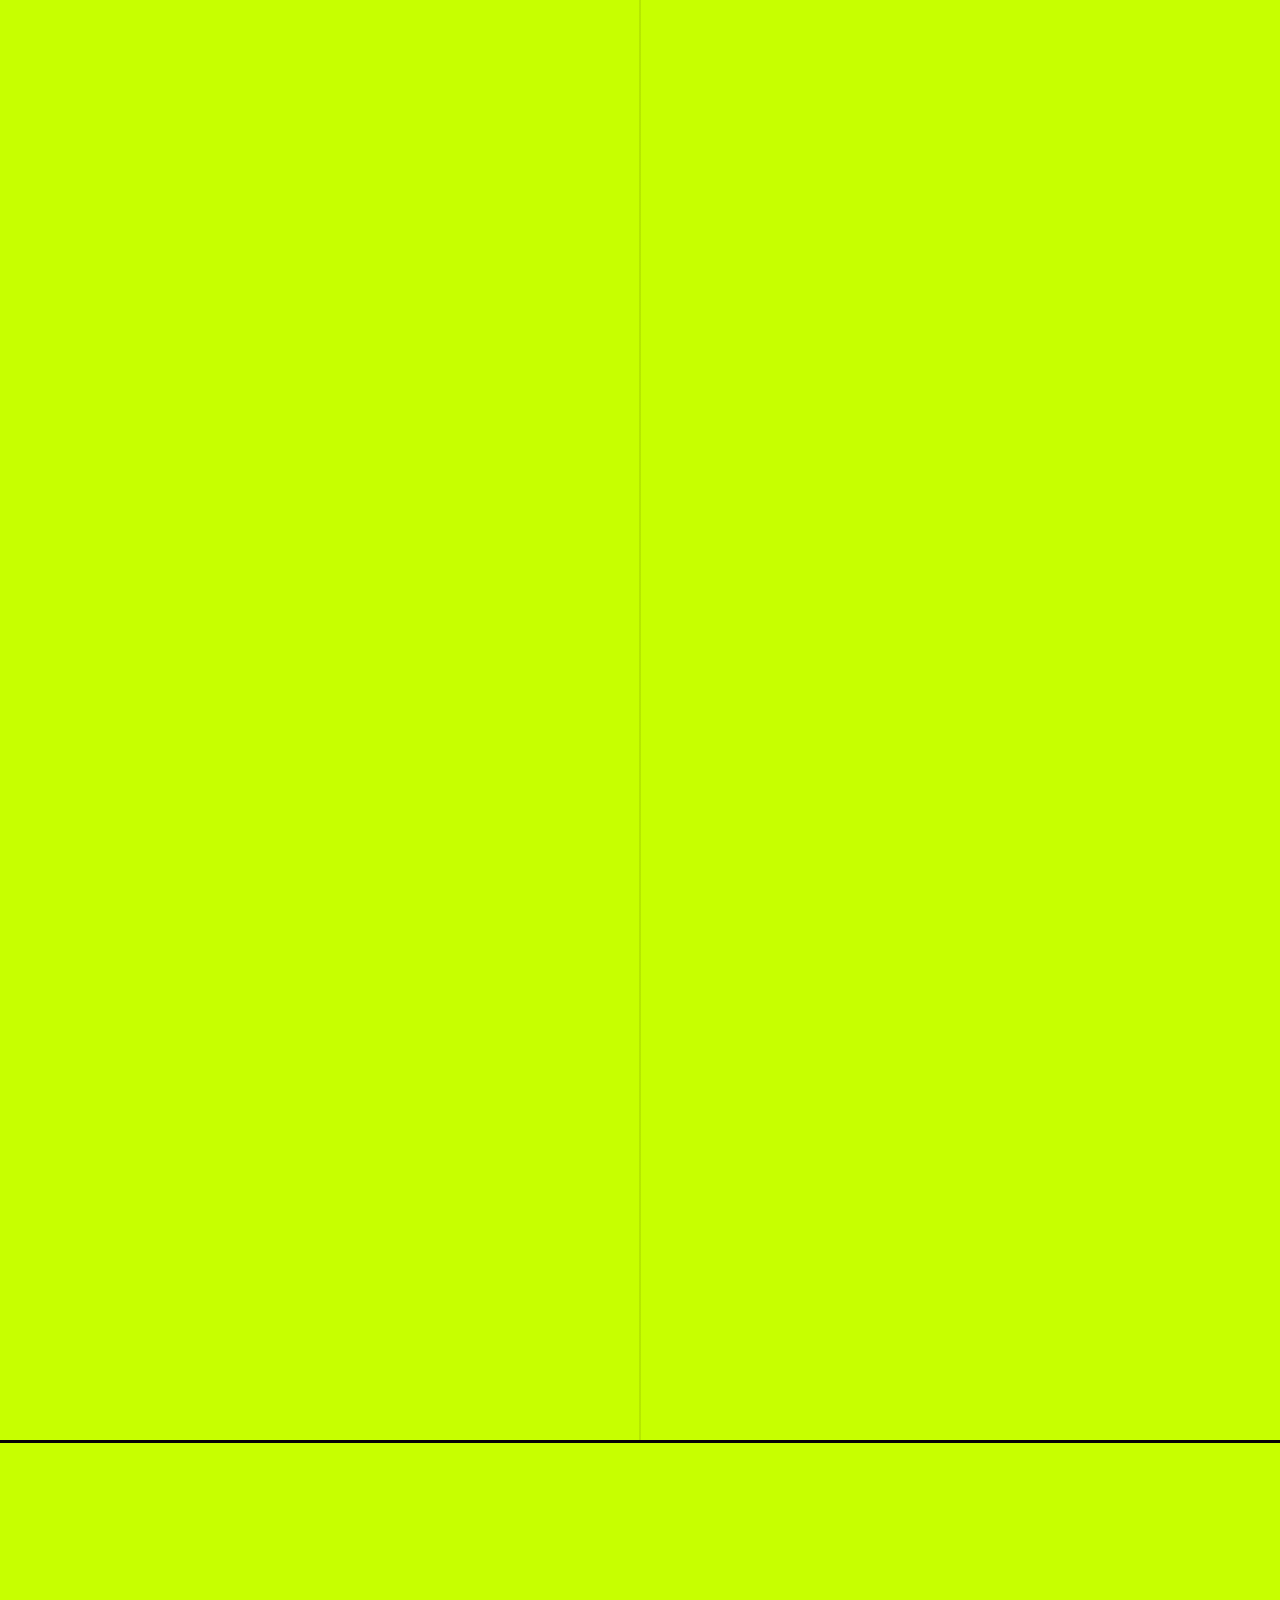
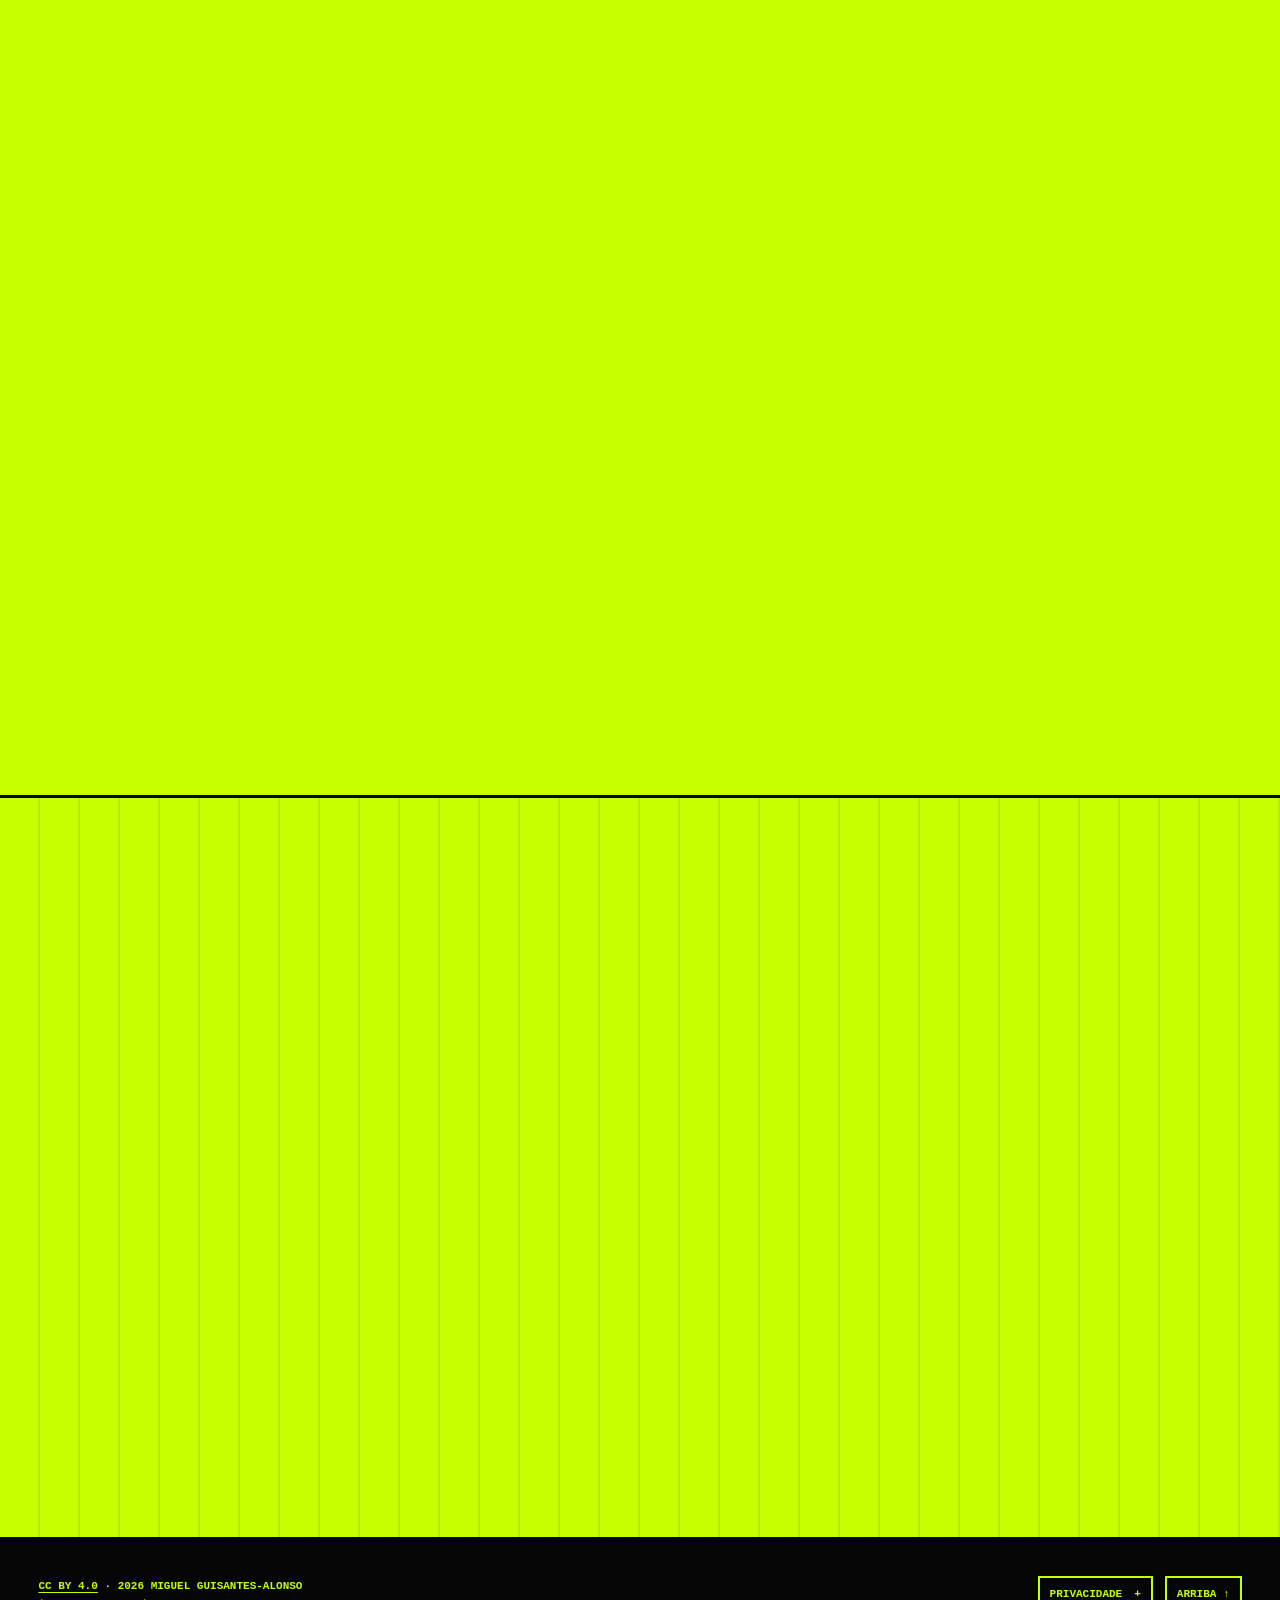
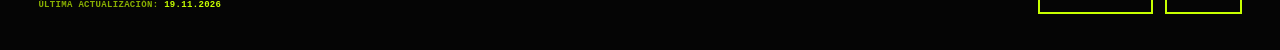
==== commit 736e684f: "Arquiva automaticamente eventos pasados" ====
--- a/index.html
+++ b/index.html
@@ -51,7 +51,7 @@
         "name": "Miguel Guisantes-Alonso | Investigador",
         "description": "Perfil investigador de Miguel Guisantes-Alonso, especializado en sociolingüística, ideoloxías lingüísticas, lingua e identidade, multilingüismo e linguas minorizadas.",
         "inLanguage": "gl",
-        "dateModified": "2026-11-19T17:36:41+01:00",
+        "dateModified": "2026-11-19T19:21:23+01:00",
         "mainEntity": {
           "@type": "Person",
           "@id": "https://llororo.github.io/#miguel-guisantes-alonso",
@@ -403,16 +403,6 @@
         <div class="upcoming-communications reveal" id="proximas-comunicacions" role="region" aria-labelledby="upcoming-communications-title" data-upcoming-section>
           <h3 id="upcoming-communications-title">PRÓXIMAS COMUNICACIÓNS</h3>
 
-          <article class="upcoming-item" id="comunicacion-ciil-2026" data-cv-item data-event-date="2026-11-20" data-event-code="CIIL 2026">
-            <div class="upcoming-date">
-              <time datetime="2026-11-20">20.11.2026</time>
-            </div>
-            <div class="upcoming-body">
-              <p class="upcoming-event">CIIL 2026 · EDIFICIO REDEIRAS · UNIVERSIDADE DE VIGO</p>
-              <h4><cite><span lang="en">No English, No Science?</span> Usos lingüísticos nas contas de Instagram da Rede CIGUS</cite> <a class="item-anchor" href="#comunicacion-ciil-2026" aria-label="Ligazón directa á comunicación do CIIL 2026">#</a></h4>
-              <p>Estela Fidalgo-Garra e Miguel Guisantes-Alonso</p>
-            </div>
-          </article>
 
           <article class="upcoming-item" id="comunicacion-silg-2026" data-cv-item data-event-date="2026-11-26" data-event-code="SILG 2026">
             <div class="upcoming-date">
@@ -427,6 +417,14 @@
         </div>
 
         <ol class="entry-list compact" data-archive-target>
+          <li class="entry reveal" id="comunicacion-ciil-2026" data-cv-item data-archived-date="2026-11-20">
+            <div class="entry-meta"><time datetime="2026">2026</time><span>CIIL 2026</span></div>
+            <div class="entry-body">
+              <h3><cite><span lang="en">No English, No Science?</span> Usos lingüísticos nas contas de Instagram da Rede CIGUS</cite> <a class="item-anchor" href="#comunicacion-ciil-2026" aria-label="Ligazón directa a esta comunicación">#</a></h3>
+              <p>Estela Fidalgo-Garra e Miguel Guisantes-Alonso</p>
+            </div>
+          </li>
+
           <li class="entry reveal" id="comunicacion-viii-cids-2026" data-cv-item>
             <div class="entry-meta"><time datetime="2026">2026</time><span>VIII CIDS</span></div>
             <div class="entry-body">
@@ -494,7 +492,7 @@
           <article class="outreach-card reveal" id="divulgacion-the-conversation-2025" data-cv-item>
             <div class="outreach-date"><time datetime="2025-01-06">06.01.2025</time><span>The Conversation</span></div>
             <h3 lang="es"><cite>Galicia sin gallego: ¿un abandono colectivo?</cite> <a class="item-anchor" href="#divulgacion-the-conversation-2025" aria-label="Ligazón directa ó artigo de The Conversation">#</a></h3>
-            <p>Con Estela Fidalgo-Garra.</p>
+            <p>Estela Fidalgo-Garra e Miguel Guisantes-Alonso</p>
             <div class="outreach-links outreach-metrics">
               <a href="https://doi.org/10.64628/AAO.syweahdqn" target="_blank" rel="noreferrer">DOI ↗</a>
               <a class="entry-altmetric" href="#" target="_blank" rel="noreferrer" data-altmetric-output="the-conversation" hidden>
